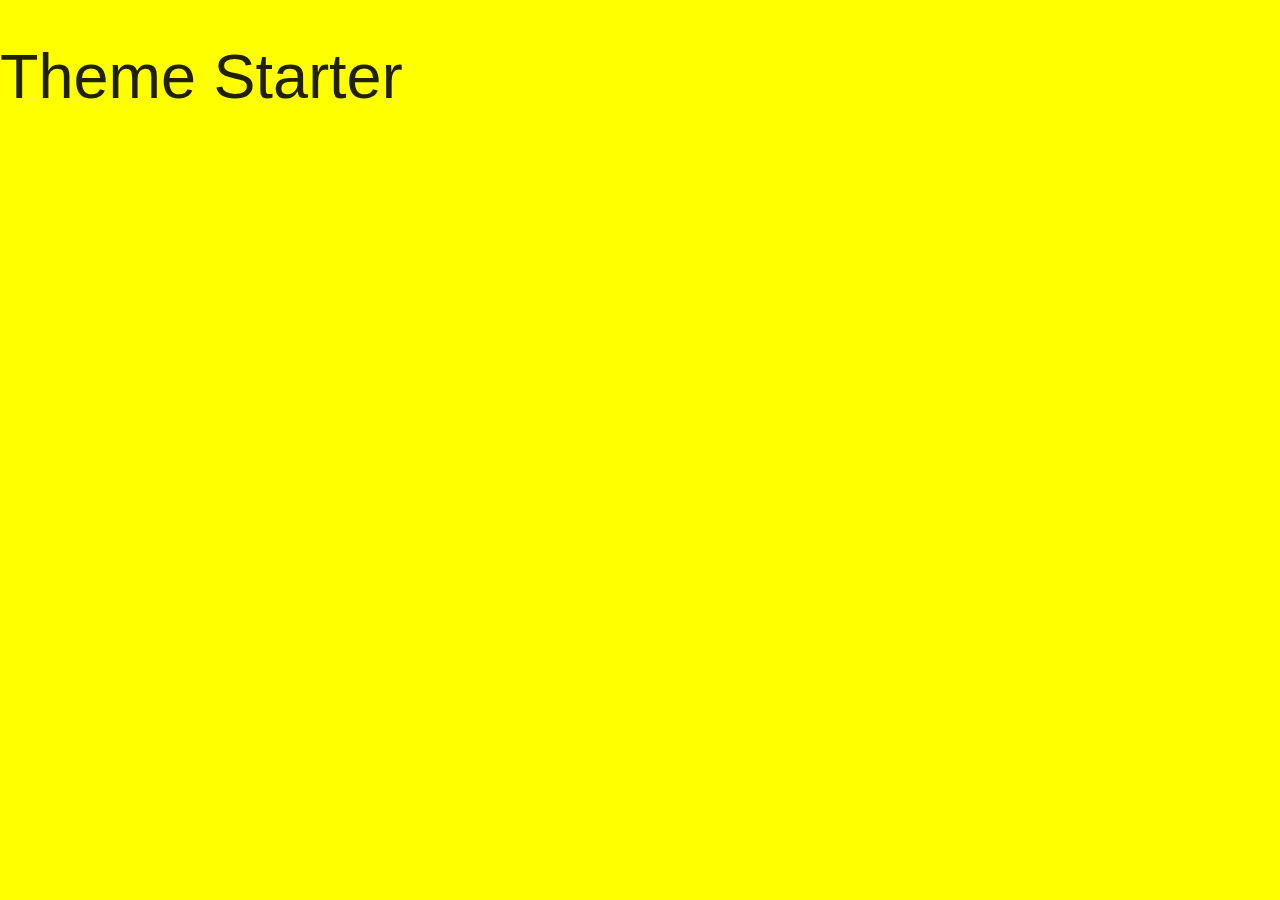
==== index.html @ ed2fee75 "first commit" ====
<!DOCTYPE html>
<html>

<head>
  <!--Import Google Icon Font-->
  <link href="https://fonts.googleapis.com/icon?family=Material+Icons" rel="stylesheet">
  <!--Import materialize.css-->
  <link type="text/css" rel="stylesheet" href="css/materialize.min.css" media="screen,projection" />
  <link type="text/css" rel="stylesheet" href="css/main.css" />

  <!--Let browser know website is optimized for mobile-->
  <meta name="viewport" content="width=device-width, initial-scale=1.0" />
  <title>Custom Materialize Theme</title>
</head>

<body>
  <h1>Theme Starter</h1>

  <!--Import jQuery before materialize.js-->
  <script type="text/javascript" src="https://code.jquery.com/jquery-3.2.1.min.js"></script>
  <script type="text/javascript" src="js/materialize.min.js"></script>
  <script>
    $(document).ready(function () {
      // Custom JS & jQuery here
      
    });
  </script>
</body>

</html>
---- css/main.css ----
body {
  background: yellow; }
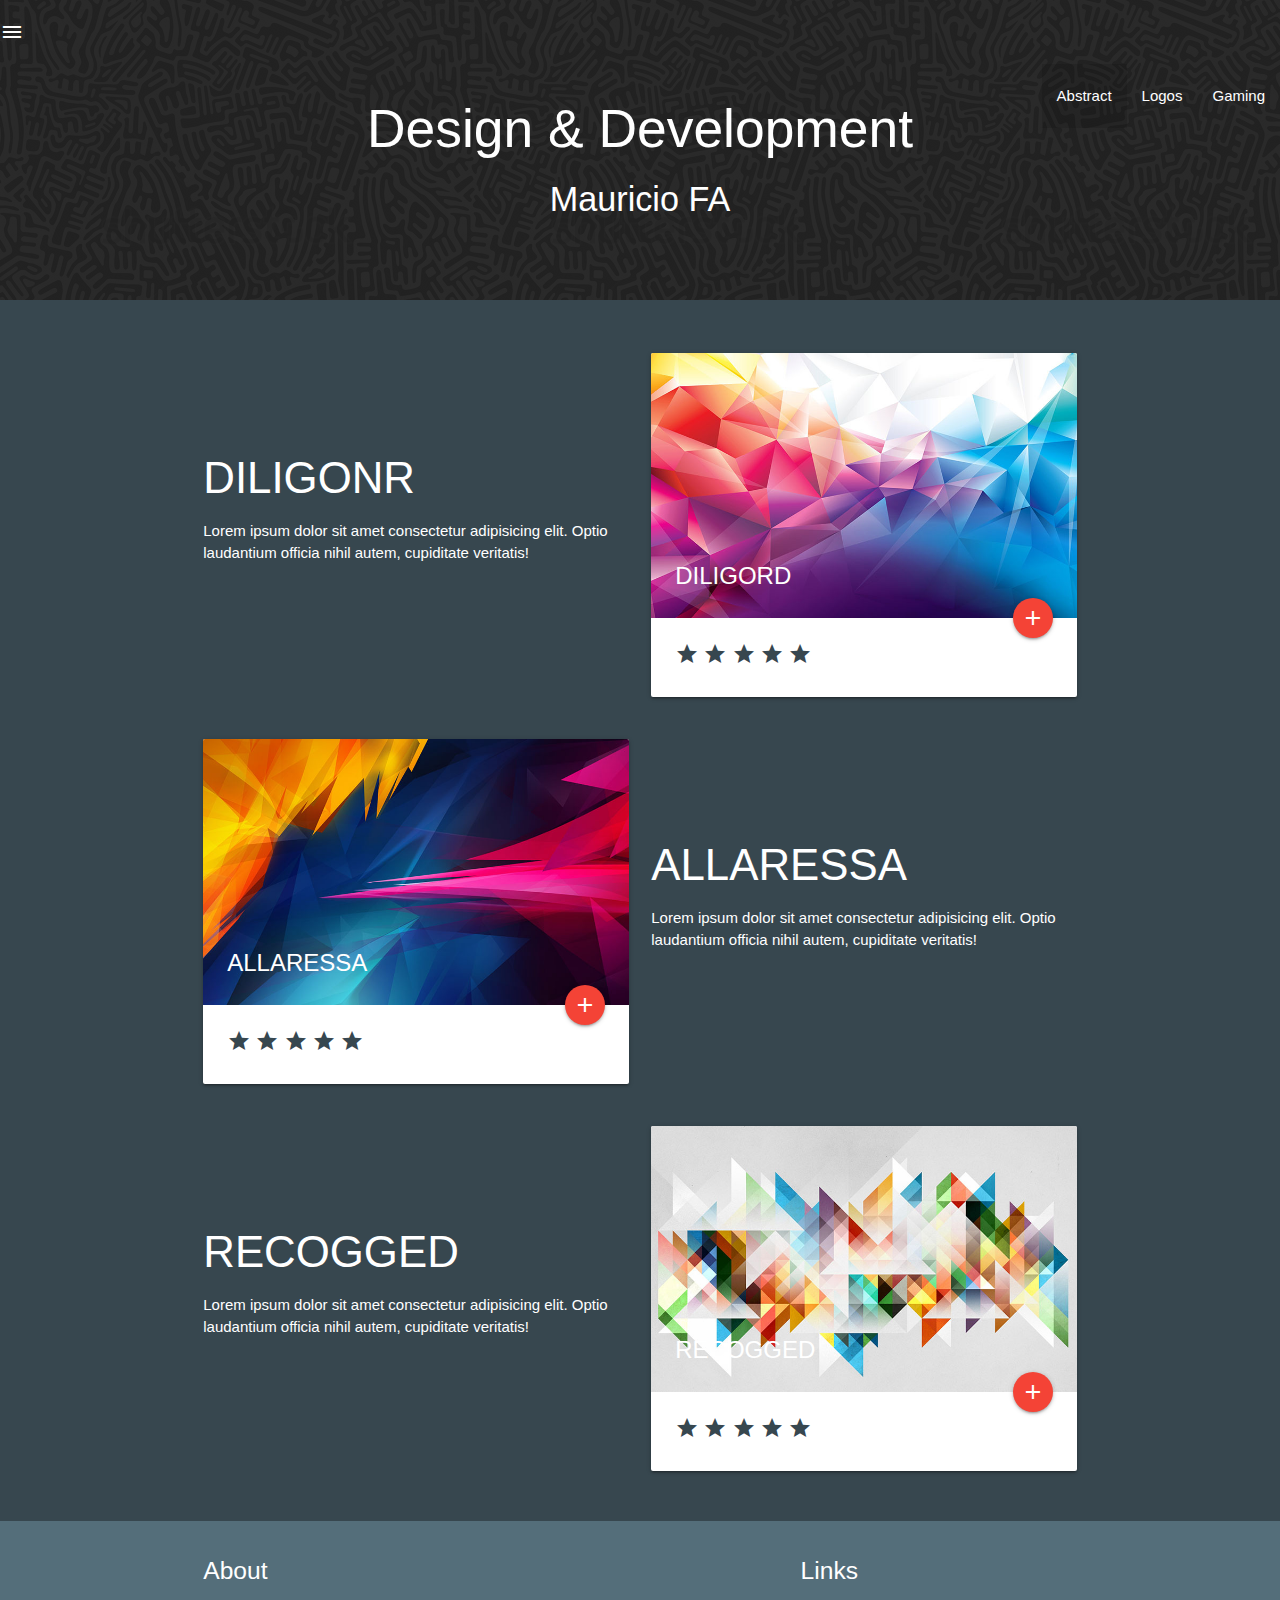
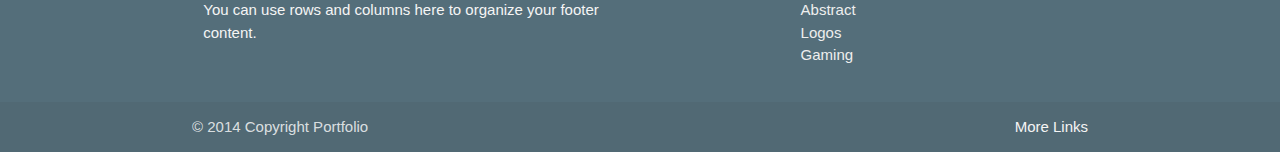
==== commit 1add6bb4: "added scss and gallery of abstract pictures" ====
--- a/index.html
+++ b/index.html
@@ -1,30 +1,217 @@
 <!DOCTYPE html>
 <html>
-
-<head>
-  <!--Import Google Icon Font-->
-  <link href="https://fonts.googleapis.com/icon?family=Material+Icons" rel="stylesheet">
-  <!--Import materialize.css-->
-  <link type="text/css" rel="stylesheet" href="css/materialize.min.css" media="screen,projection" />
-  <link type="text/css" rel="stylesheet" href="css/main.css" />
-
-  <!--Let browser know website is optimized for mobile-->
-  <meta name="viewport" content="width=device-width, initial-scale=1.0" />
-  <title>Custom Materialize Theme</title>
-</head>
-
-<body>
-  <h1>Theme Starter</h1>
-
-  <!--Import jQuery before materialize.js-->
-  <script type="text/javascript" src="https://code.jquery.com/jquery-3.2.1.min.js"></script>
-  <script type="text/javascript" src="js/materialize.min.js"></script>
-  <script>
-    $(document).ready(function () {
-      // Custom JS & jQuery here
-      
-    });
-  </script>
-</body>
-
-</html>+  <head>
+    <!--Import Google Icon Font-->
+    <link
+      href="https://fonts.googleapis.com/icon?family=Material+Icons"
+      rel="stylesheet"
+    />
+    <!--Import materialize.css-->
+    <link
+      type="text/css"
+      rel="stylesheet"
+      href="css/materialize.min.css"
+      media="screen,projection"
+    />
+    <link type="text/css" rel="stylesheet" href="css/main.css" />
+
+    <!--Let browser know website is optimized for mobile-->
+    <meta name="viewport" content="width=device-width, initial-scale=1.0" />
+    <title>Galappear</title>
+  </head>
+
+  <body>
+    <!-- HEADER -->
+    <header class="main-header">
+      <nav class="transparent z-depth-0">
+        <div class="nav-wrapper">
+          <a
+            href="#"
+            data-activates="mobile-nav"
+            class="button-collapse show-on-large"
+          >
+            <i class="material-icons">menu</i>
+          </a>
+          <!-- <a href="index.html" class="brand-logo">Portfolio</a> -->
+          <ul class="right hide-on-med-and-down">
+            <li class="active">
+              <a href="index.html">Abstract</a>
+            </li>
+            <li>
+              <a href="logos.html">Logos</a>
+            </li>
+            <li>
+              <a href="gaming.html">Gaming</a>
+            </li>
+          </ul>
+        </div>
+        <ul class="side-nav" id="mobile-nav">
+          <li>
+            <a href="index.html">Abstract</a>
+          </li>
+          <li>
+            <a href="logos.html">Logos</a>
+          </li>
+          <li>
+            <a href="gaming.html">Gaming</a>
+          </li>
+        </ul>
+      </nav>
+      <h2 href="index.html" class="center">Design & Development</h2>
+      <h4 class="center">Mauricio FA</h4>
+    </header>
+
+    <!-- SECTION: MAIN -->
+
+    <section class="section section-main">
+      <div class="container">
+        <!-- ROW 1 -->
+        <div class="row row-1">
+          <div class="col m6 hide-on-small-only">
+            <div class="img-content">
+              <h3>DILIGONR</h3>
+              Lorem ipsum dolor sit amet consectetur adipisicing elit. Optio
+              laudantium officia nihil autem, cupiditate veritatis!
+            </div>
+          </div>
+          <div class="col m6">
+            <div class="card">
+              <div class="card-image">
+                <img src="img/gallery/abstract1.jpg" alt="" class="" />
+                <span class="card-title">DILIGORD</span>
+                <a
+                  href=""
+                  class="btn-floating halfway-fab waves-effect waves-light red modal-trigger"
+                >
+                  <i class="material-icons">add</i>
+                </a>
+              </div>
+              <div class="card-content">
+                <p>
+                  <i class="material-icons">star</i>
+                  <i class="material-icons">star</i>
+                  <i class="material-icons">star</i>
+                  <i class="material-icons">star</i>
+                  <i class="material-icons">star</i>
+                </p>
+              </div>
+            </div>
+          </div>
+        </div>
+        <!-- ROW 2 -->
+        <div class="row row-2">
+          <div class="col m6">
+            <div class="card">
+              <div class="card-image">
+                <img src="img/gallery/abstract2.jpg" alt="" class="" />
+                <span class="card-title">ALLARESSA</span>
+                <a
+                  href=""
+                  class="btn-floating halfway-fab waves-effect waves-light red modal-trigger"
+                >
+                  <i class="material-icons">add</i>
+                </a>
+              </div>
+              <div class="card-content">
+                <p>
+                  <i class="material-icons">star</i>
+                  <i class="material-icons">star</i>
+                  <i class="material-icons">star</i>
+                  <i class="material-icons">star</i>
+                  <i class="material-icons">star</i>
+                </p>
+              </div>
+            </div>
+          </div>
+          <div class="col m6 hide-on-small-only">
+            <div class="img-content">
+              <h3>ALLARESSA</h3>
+              Lorem ipsum dolor sit amet consectetur adipisicing elit. Optio
+              laudantium officia nihil autem, cupiditate veritatis!
+            </div>
+          </div>
+        </div>
+        <!-- ROW 3 -->
+        <div class="row row-1">
+          <div class="col m6 hide-on-small-only">
+            <div class="img-content">
+              <h3>RECOGGED</h3>
+              Lorem ipsum dolor sit amet consectetur adipisicing elit. Optio
+              laudantium officia nihil autem, cupiditate veritatis!
+            </div>
+          </div>
+          <div class="col m6">
+            <div class="card">
+              <div class="card-image">
+                <img src="img/gallery/abstract3.jpg" alt="" class="" />
+                <span class="card-title">RECOGGED</span>
+                <a
+                  href=""
+                  class="btn-floating halfway-fab waves-effect waves-light red modal-trigger"
+                >
+                  <i class="material-icons">add</i>
+                </a>
+              </div>
+              <div class="card-content">
+                <p>
+                  <i class="material-icons">star</i>
+                  <i class="material-icons">star</i>
+                  <i class="material-icons">star</i>
+                  <i class="material-icons">star</i>
+                  <i class="material-icons">star</i>
+                </p>
+              </div>
+            </div>
+          </div>
+        </div>
+      </div>
+    </section>
+
+    <!-- SECTION: FOOTER -->
+
+    <footer class="page-footer">
+      <div class="container">
+        <div class="row">
+          <div class="col l6 s12">
+            <h5 class="white-text">About</h5>
+            <p class="grey-text text-lighten-4">
+              You can use rows and columns here to organize your footer content.
+            </p>
+          </div>
+          <div class="col l4 offset-l2 s12">
+            <h5 class="white-text">Links</h5>
+            <ul>
+              <li>
+                <a class="grey-text text-lighten-3" href="#!">Abstract</a>
+              </li>
+              <li><a class="grey-text text-lighten-3" href="#!">Logos</a></li>
+              <li><a class="grey-text text-lighten-3" href="#!">Gaming</a></li>
+            </ul>
+          </div>
+        </div>
+      </div>
+      <div class="footer-copyright">
+        <div class="container">
+          © 2014 Copyright Portfolio
+          <a class="grey-text text-lighten-4 right" href="#!">More Links</a>
+        </div>
+      </div>
+    </footer>
+
+    <!-- MODAL 1 -->
+
+    <!--Import jQuery before materialize.js-->
+    <script
+      type="text/javascript"
+      src="https://code.jquery.com/jquery-3.2.1.min.js"
+    ></script>
+    <script type="text/javascript" src="js/materialize.min.js"></script>
+    <script>
+      $(document).ready(function() {
+        // Init Sidenav
+        $(".button-collapse").sideNav();
+        $(".modal").modal();
+      });
+    </script>
+  </body>
+</html>
--- a/css/main.css
+++ b/css/main.css
@@ -1,2 +1,6472 @@
+.materialize-red {
+  background-color: #e51c23 !important; }
+
+.materialize-red-text {
+  color: #e51c23 !important; }
+
+.materialize-red.lighten-5 {
+  background-color: #fdeaeb !important; }
+
+.materialize-red-text.text-lighten-5 {
+  color: #fdeaeb !important; }
+
+.materialize-red.lighten-4 {
+  background-color: #f8c1c3 !important; }
+
+.materialize-red-text.text-lighten-4 {
+  color: #f8c1c3 !important; }
+
+.materialize-red.lighten-3 {
+  background-color: #f3989b !important; }
+
+.materialize-red-text.text-lighten-3 {
+  color: #f3989b !important; }
+
+.materialize-red.lighten-2 {
+  background-color: #ee6e73 !important; }
+
+.materialize-red-text.text-lighten-2 {
+  color: #ee6e73 !important; }
+
+.materialize-red.lighten-1 {
+  background-color: #ea454b !important; }
+
+.materialize-red-text.text-lighten-1 {
+  color: #ea454b !important; }
+
+.materialize-red.darken-1 {
+  background-color: #d0181e !important; }
+
+.materialize-red-text.text-darken-1 {
+  color: #d0181e !important; }
+
+.materialize-red.darken-2 {
+  background-color: #b9151b !important; }
+
+.materialize-red-text.text-darken-2 {
+  color: #b9151b !important; }
+
+.materialize-red.darken-3 {
+  background-color: #a21318 !important; }
+
+.materialize-red-text.text-darken-3 {
+  color: #a21318 !important; }
+
+.materialize-red.darken-4 {
+  background-color: #8b1014 !important; }
+
+.materialize-red-text.text-darken-4 {
+  color: #8b1014 !important; }
+
+.red {
+  background-color: #F44336 !important; }
+
+.red-text {
+  color: #F44336 !important; }
+
+.red.lighten-5 {
+  background-color: #FFEBEE !important; }
+
+.red-text.text-lighten-5 {
+  color: #FFEBEE !important; }
+
+.red.lighten-4 {
+  background-color: #FFCDD2 !important; }
+
+.red-text.text-lighten-4 {
+  color: #FFCDD2 !important; }
+
+.red.lighten-3 {
+  background-color: #EF9A9A !important; }
+
+.red-text.text-lighten-3 {
+  color: #EF9A9A !important; }
+
+.red.lighten-2 {
+  background-color: #E57373 !important; }
+
+.red-text.text-lighten-2 {
+  color: #E57373 !important; }
+
+.red.lighten-1 {
+  background-color: #EF5350 !important; }
+
+.red-text.text-lighten-1 {
+  color: #EF5350 !important; }
+
+.red.darken-1 {
+  background-color: #E53935 !important; }
+
+.red-text.text-darken-1 {
+  color: #E53935 !important; }
+
+.red.darken-2 {
+  background-color: #D32F2F !important; }
+
+.red-text.text-darken-2 {
+  color: #D32F2F !important; }
+
+.red.darken-3 {
+  background-color: #C62828 !important; }
+
+.red-text.text-darken-3 {
+  color: #C62828 !important; }
+
+.red.darken-4 {
+  background-color: #B71C1C !important; }
+
+.red-text.text-darken-4 {
+  color: #B71C1C !important; }
+
+.red.accent-1 {
+  background-color: #FF8A80 !important; }
+
+.red-text.text-accent-1 {
+  color: #FF8A80 !important; }
+
+.red.accent-2 {
+  background-color: #FF5252 !important; }
+
+.red-text.text-accent-2 {
+  color: #FF5252 !important; }
+
+.red.accent-3 {
+  background-color: #FF1744 !important; }
+
+.red-text.text-accent-3 {
+  color: #FF1744 !important; }
+
+.red.accent-4 {
+  background-color: #D50000 !important; }
+
+.red-text.text-accent-4 {
+  color: #D50000 !important; }
+
+.pink {
+  background-color: #e91e63 !important; }
+
+.pink-text {
+  color: #e91e63 !important; }
+
+.pink.lighten-5 {
+  background-color: #fce4ec !important; }
+
+.pink-text.text-lighten-5 {
+  color: #fce4ec !important; }
+
+.pink.lighten-4 {
+  background-color: #f8bbd0 !important; }
+
+.pink-text.text-lighten-4 {
+  color: #f8bbd0 !important; }
+
+.pink.lighten-3 {
+  background-color: #f48fb1 !important; }
+
+.pink-text.text-lighten-3 {
+  color: #f48fb1 !important; }
+
+.pink.lighten-2 {
+  background-color: #f06292 !important; }
+
+.pink-text.text-lighten-2 {
+  color: #f06292 !important; }
+
+.pink.lighten-1 {
+  background-color: #ec407a !important; }
+
+.pink-text.text-lighten-1 {
+  color: #ec407a !important; }
+
+.pink.darken-1 {
+  background-color: #d81b60 !important; }
+
+.pink-text.text-darken-1 {
+  color: #d81b60 !important; }
+
+.pink.darken-2 {
+  background-color: #c2185b !important; }
+
+.pink-text.text-darken-2 {
+  color: #c2185b !important; }
+
+.pink.darken-3 {
+  background-color: #ad1457 !important; }
+
+.pink-text.text-darken-3 {
+  color: #ad1457 !important; }
+
+.pink.darken-4 {
+  background-color: #880e4f !important; }
+
+.pink-text.text-darken-4 {
+  color: #880e4f !important; }
+
+.pink.accent-1 {
+  background-color: #ff80ab !important; }
+
+.pink-text.text-accent-1 {
+  color: #ff80ab !important; }
+
+.pink.accent-2 {
+  background-color: #ff4081 !important; }
+
+.pink-text.text-accent-2 {
+  color: #ff4081 !important; }
+
+.pink.accent-3 {
+  background-color: #f50057 !important; }
+
+.pink-text.text-accent-3 {
+  color: #f50057 !important; }
+
+.pink.accent-4 {
+  background-color: #c51162 !important; }
+
+.pink-text.text-accent-4 {
+  color: #c51162 !important; }
+
+.purple {
+  background-color: #9c27b0 !important; }
+
+.purple-text {
+  color: #9c27b0 !important; }
+
+.purple.lighten-5 {
+  background-color: #f3e5f5 !important; }
+
+.purple-text.text-lighten-5 {
+  color: #f3e5f5 !important; }
+
+.purple.lighten-4 {
+  background-color: #e1bee7 !important; }
+
+.purple-text.text-lighten-4 {
+  color: #e1bee7 !important; }
+
+.purple.lighten-3 {
+  background-color: #ce93d8 !important; }
+
+.purple-text.text-lighten-3 {
+  color: #ce93d8 !important; }
+
+.purple.lighten-2 {
+  background-color: #ba68c8 !important; }
+
+.purple-text.text-lighten-2 {
+  color: #ba68c8 !important; }
+
+.purple.lighten-1 {
+  background-color: #ab47bc !important; }
+
+.purple-text.text-lighten-1 {
+  color: #ab47bc !important; }
+
+.purple.darken-1 {
+  background-color: #8e24aa !important; }
+
+.purple-text.text-darken-1 {
+  color: #8e24aa !important; }
+
+.purple.darken-2 {
+  background-color: #7b1fa2 !important; }
+
+.purple-text.text-darken-2 {
+  color: #7b1fa2 !important; }
+
+.purple.darken-3 {
+  background-color: #6a1b9a !important; }
+
+.purple-text.text-darken-3 {
+  color: #6a1b9a !important; }
+
+.purple.darken-4 {
+  background-color: #4a148c !important; }
+
+.purple-text.text-darken-4 {
+  color: #4a148c !important; }
+
+.purple.accent-1 {
+  background-color: #ea80fc !important; }
+
+.purple-text.text-accent-1 {
+  color: #ea80fc !important; }
+
+.purple.accent-2 {
+  background-color: #e040fb !important; }
+
+.purple-text.text-accent-2 {
+  color: #e040fb !important; }
+
+.purple.accent-3 {
+  background-color: #d500f9 !important; }
+
+.purple-text.text-accent-3 {
+  color: #d500f9 !important; }
+
+.purple.accent-4 {
+  background-color: #aa00ff !important; }
+
+.purple-text.text-accent-4 {
+  color: #aa00ff !important; }
+
+.deep-purple {
+  background-color: #673ab7 !important; }
+
+.deep-purple-text {
+  color: #673ab7 !important; }
+
+.deep-purple.lighten-5 {
+  background-color: #ede7f6 !important; }
+
+.deep-purple-text.text-lighten-5 {
+  color: #ede7f6 !important; }
+
+.deep-purple.lighten-4 {
+  background-color: #d1c4e9 !important; }
+
+.deep-purple-text.text-lighten-4 {
+  color: #d1c4e9 !important; }
+
+.deep-purple.lighten-3 {
+  background-color: #b39ddb !important; }
+
+.deep-purple-text.text-lighten-3 {
+  color: #b39ddb !important; }
+
+.deep-purple.lighten-2 {
+  background-color: #9575cd !important; }
+
+.deep-purple-text.text-lighten-2 {
+  color: #9575cd !important; }
+
+.deep-purple.lighten-1 {
+  background-color: #7e57c2 !important; }
+
+.deep-purple-text.text-lighten-1 {
+  color: #7e57c2 !important; }
+
+.deep-purple.darken-1 {
+  background-color: #5e35b1 !important; }
+
+.deep-purple-text.text-darken-1 {
+  color: #5e35b1 !important; }
+
+.deep-purple.darken-2 {
+  background-color: #512da8 !important; }
+
+.deep-purple-text.text-darken-2 {
+  color: #512da8 !important; }
+
+.deep-purple.darken-3 {
+  background-color: #4527a0 !important; }
+
+.deep-purple-text.text-darken-3 {
+  color: #4527a0 !important; }
+
+.deep-purple.darken-4 {
+  background-color: #311b92 !important; }
+
+.deep-purple-text.text-darken-4 {
+  color: #311b92 !important; }
+
+.deep-purple.accent-1 {
+  background-color: #b388ff !important; }
+
+.deep-purple-text.text-accent-1 {
+  color: #b388ff !important; }
+
+.deep-purple.accent-2 {
+  background-color: #7c4dff !important; }
+
+.deep-purple-text.text-accent-2 {
+  color: #7c4dff !important; }
+
+.deep-purple.accent-3 {
+  background-color: #651fff !important; }
+
+.deep-purple-text.text-accent-3 {
+  color: #651fff !important; }
+
+.deep-purple.accent-4 {
+  background-color: #6200ea !important; }
+
+.deep-purple-text.text-accent-4 {
+  color: #6200ea !important; }
+
+.indigo {
+  background-color: #3f51b5 !important; }
+
+.indigo-text {
+  color: #3f51b5 !important; }
+
+.indigo.lighten-5 {
+  background-color: #e8eaf6 !important; }
+
+.indigo-text.text-lighten-5 {
+  color: #e8eaf6 !important; }
+
+.indigo.lighten-4 {
+  background-color: #c5cae9 !important; }
+
+.indigo-text.text-lighten-4 {
+  color: #c5cae9 !important; }
+
+.indigo.lighten-3 {
+  background-color: #9fa8da !important; }
+
+.indigo-text.text-lighten-3 {
+  color: #9fa8da !important; }
+
+.indigo.lighten-2 {
+  background-color: #7986cb !important; }
+
+.indigo-text.text-lighten-2 {
+  color: #7986cb !important; }
+
+.indigo.lighten-1 {
+  background-color: #5c6bc0 !important; }
+
+.indigo-text.text-lighten-1 {
+  color: #5c6bc0 !important; }
+
+.indigo.darken-1 {
+  background-color: #3949ab !important; }
+
+.indigo-text.text-darken-1 {
+  color: #3949ab !important; }
+
+.indigo.darken-2 {
+  background-color: #303f9f !important; }
+
+.indigo-text.text-darken-2 {
+  color: #303f9f !important; }
+
+.indigo.darken-3 {
+  background-color: #283593 !important; }
+
+.indigo-text.text-darken-3 {
+  color: #283593 !important; }
+
+.indigo.darken-4 {
+  background-color: #1a237e !important; }
+
+.indigo-text.text-darken-4 {
+  color: #1a237e !important; }
+
+.indigo.accent-1 {
+  background-color: #8c9eff !important; }
+
+.indigo-text.text-accent-1 {
+  color: #8c9eff !important; }
+
+.indigo.accent-2 {
+  background-color: #536dfe !important; }
+
+.indigo-text.text-accent-2 {
+  color: #536dfe !important; }
+
+.indigo.accent-3 {
+  background-color: #3d5afe !important; }
+
+.indigo-text.text-accent-3 {
+  color: #3d5afe !important; }
+
+.indigo.accent-4 {
+  background-color: #304ffe !important; }
+
+.indigo-text.text-accent-4 {
+  color: #304ffe !important; }
+
+.blue {
+  background-color: #2196F3 !important; }
+
+.blue-text {
+  color: #2196F3 !important; }
+
+.blue.lighten-5 {
+  background-color: #E3F2FD !important; }
+
+.blue-text.text-lighten-5 {
+  color: #E3F2FD !important; }
+
+.blue.lighten-4 {
+  background-color: #BBDEFB !important; }
+
+.blue-text.text-lighten-4 {
+  color: #BBDEFB !important; }
+
+.blue.lighten-3 {
+  background-color: #90CAF9 !important; }
+
+.blue-text.text-lighten-3 {
+  color: #90CAF9 !important; }
+
+.blue.lighten-2 {
+  background-color: #64B5F6 !important; }
+
+.blue-text.text-lighten-2 {
+  color: #64B5F6 !important; }
+
+.blue.lighten-1 {
+  background-color: #42A5F5 !important; }
+
+.blue-text.text-lighten-1 {
+  color: #42A5F5 !important; }
+
+.blue.darken-1 {
+  background-color: #1E88E5 !important; }
+
+.blue-text.text-darken-1 {
+  color: #1E88E5 !important; }
+
+.blue.darken-2 {
+  background-color: #1976D2 !important; }
+
+.blue-text.text-darken-2 {
+  color: #1976D2 !important; }
+
+.blue.darken-3 {
+  background-color: #1565C0 !important; }
+
+.blue-text.text-darken-3 {
+  color: #1565C0 !important; }
+
+.blue.darken-4 {
+  background-color: #0D47A1 !important; }
+
+.blue-text.text-darken-4 {
+  color: #0D47A1 !important; }
+
+.blue.accent-1 {
+  background-color: #82B1FF !important; }
+
+.blue-text.text-accent-1 {
+  color: #82B1FF !important; }
+
+.blue.accent-2 {
+  background-color: #448AFF !important; }
+
+.blue-text.text-accent-2 {
+  color: #448AFF !important; }
+
+.blue.accent-3 {
+  background-color: #2979FF !important; }
+
+.blue-text.text-accent-3 {
+  color: #2979FF !important; }
+
+.blue.accent-4 {
+  background-color: #2962FF !important; }
+
+.blue-text.text-accent-4 {
+  color: #2962FF !important; }
+
+.light-blue {
+  background-color: #03a9f4 !important; }
+
+.light-blue-text {
+  color: #03a9f4 !important; }
+
+.light-blue.lighten-5 {
+  background-color: #e1f5fe !important; }
+
+.light-blue-text.text-lighten-5 {
+  color: #e1f5fe !important; }
+
+.light-blue.lighten-4 {
+  background-color: #b3e5fc !important; }
+
+.light-blue-text.text-lighten-4 {
+  color: #b3e5fc !important; }
+
+.light-blue.lighten-3 {
+  background-color: #81d4fa !important; }
+
+.light-blue-text.text-lighten-3 {
+  color: #81d4fa !important; }
+
+.light-blue.lighten-2 {
+  background-color: #4fc3f7 !important; }
+
+.light-blue-text.text-lighten-2 {
+  color: #4fc3f7 !important; }
+
+.light-blue.lighten-1 {
+  background-color: #29b6f6 !important; }
+
+.light-blue-text.text-lighten-1 {
+  color: #29b6f6 !important; }
+
+.light-blue.darken-1 {
+  background-color: #039be5 !important; }
+
+.light-blue-text.text-darken-1 {
+  color: #039be5 !important; }
+
+.light-blue.darken-2 {
+  background-color: #0288d1 !important; }
+
+.light-blue-text.text-darken-2 {
+  color: #0288d1 !important; }
+
+.light-blue.darken-3 {
+  background-color: #0277bd !important; }
+
+.light-blue-text.text-darken-3 {
+  color: #0277bd !important; }
+
+.light-blue.darken-4 {
+  background-color: #01579b !important; }
+
+.light-blue-text.text-darken-4 {
+  color: #01579b !important; }
+
+.light-blue.accent-1 {
+  background-color: #80d8ff !important; }
+
+.light-blue-text.text-accent-1 {
+  color: #80d8ff !important; }
+
+.light-blue.accent-2 {
+  background-color: #40c4ff !important; }
+
+.light-blue-text.text-accent-2 {
+  color: #40c4ff !important; }
+
+.light-blue.accent-3 {
+  background-color: #00b0ff !important; }
+
+.light-blue-text.text-accent-3 {
+  color: #00b0ff !important; }
+
+.light-blue.accent-4 {
+  background-color: #0091ea !important; }
+
+.light-blue-text.text-accent-4 {
+  color: #0091ea !important; }
+
+.cyan {
+  background-color: #00bcd4 !important; }
+
+.cyan-text {
+  color: #00bcd4 !important; }
+
+.cyan.lighten-5 {
+  background-color: #e0f7fa !important; }
+
+.cyan-text.text-lighten-5 {
+  color: #e0f7fa !important; }
+
+.cyan.lighten-4 {
+  background-color: #b2ebf2 !important; }
+
+.cyan-text.text-lighten-4 {
+  color: #b2ebf2 !important; }
+
+.cyan.lighten-3 {
+  background-color: #80deea !important; }
+
+.cyan-text.text-lighten-3 {
+  color: #80deea !important; }
+
+.cyan.lighten-2 {
+  background-color: #4dd0e1 !important; }
+
+.cyan-text.text-lighten-2 {
+  color: #4dd0e1 !important; }
+
+.cyan.lighten-1 {
+  background-color: #26c6da !important; }
+
+.cyan-text.text-lighten-1 {
+  color: #26c6da !important; }
+
+.cyan.darken-1 {
+  background-color: #00acc1 !important; }
+
+.cyan-text.text-darken-1 {
+  color: #00acc1 !important; }
+
+.cyan.darken-2 {
+  background-color: #0097a7 !important; }
+
+.cyan-text.text-darken-2 {
+  color: #0097a7 !important; }
+
+.cyan.darken-3 {
+  background-color: #00838f !important; }
+
+.cyan-text.text-darken-3 {
+  color: #00838f !important; }
+
+.cyan.darken-4 {
+  background-color: #006064 !important; }
+
+.cyan-text.text-darken-4 {
+  color: #006064 !important; }
+
+.cyan.accent-1 {
+  background-color: #84ffff !important; }
+
+.cyan-text.text-accent-1 {
+  color: #84ffff !important; }
+
+.cyan.accent-2 {
+  background-color: #18ffff !important; }
+
+.cyan-text.text-accent-2 {
+  color: #18ffff !important; }
+
+.cyan.accent-3 {
+  background-color: #00e5ff !important; }
+
+.cyan-text.text-accent-3 {
+  color: #00e5ff !important; }
+
+.cyan.accent-4 {
+  background-color: #00b8d4 !important; }
+
+.cyan-text.text-accent-4 {
+  color: #00b8d4 !important; }
+
+.teal {
+  background-color: #009688 !important; }
+
+.teal-text {
+  color: #009688 !important; }
+
+.teal.lighten-5 {
+  background-color: #e0f2f1 !important; }
+
+.teal-text.text-lighten-5 {
+  color: #e0f2f1 !important; }
+
+.teal.lighten-4 {
+  background-color: #b2dfdb !important; }
+
+.teal-text.text-lighten-4 {
+  color: #b2dfdb !important; }
+
+.teal.lighten-3 {
+  background-color: #80cbc4 !important; }
+
+.teal-text.text-lighten-3 {
+  color: #80cbc4 !important; }
+
+.teal.lighten-2 {
+  background-color: #4db6ac !important; }
+
+.teal-text.text-lighten-2 {
+  color: #4db6ac !important; }
+
+.teal.lighten-1 {
+  background-color: #26a69a !important; }
+
+.teal-text.text-lighten-1 {
+  color: #26a69a !important; }
+
+.teal.darken-1 {
+  background-color: #00897b !important; }
+
+.teal-text.text-darken-1 {
+  color: #00897b !important; }
+
+.teal.darken-2 {
+  background-color: #00796b !important; }
+
+.teal-text.text-darken-2 {
+  color: #00796b !important; }
+
+.teal.darken-3 {
+  background-color: #00695c !important; }
+
+.teal-text.text-darken-3 {
+  color: #00695c !important; }
+
+.teal.darken-4 {
+  background-color: #004d40 !important; }
+
+.teal-text.text-darken-4 {
+  color: #004d40 !important; }
+
+.teal.accent-1 {
+  background-color: #a7ffeb !important; }
+
+.teal-text.text-accent-1 {
+  color: #a7ffeb !important; }
+
+.teal.accent-2 {
+  background-color: #64ffda !important; }
+
+.teal-text.text-accent-2 {
+  color: #64ffda !important; }
+
+.teal.accent-3 {
+  background-color: #1de9b6 !important; }
+
+.teal-text.text-accent-3 {
+  color: #1de9b6 !important; }
+
+.teal.accent-4 {
+  background-color: #00bfa5 !important; }
+
+.teal-text.text-accent-4 {
+  color: #00bfa5 !important; }
+
+.green {
+  background-color: #4CAF50 !important; }
+
+.green-text {
+  color: #4CAF50 !important; }
+
+.green.lighten-5 {
+  background-color: #E8F5E9 !important; }
+
+.green-text.text-lighten-5 {
+  color: #E8F5E9 !important; }
+
+.green.lighten-4 {
+  background-color: #C8E6C9 !important; }
+
+.green-text.text-lighten-4 {
+  color: #C8E6C9 !important; }
+
+.green.lighten-3 {
+  background-color: #A5D6A7 !important; }
+
+.green-text.text-lighten-3 {
+  color: #A5D6A7 !important; }
+
+.green.lighten-2 {
+  background-color: #81C784 !important; }
+
+.green-text.text-lighten-2 {
+  color: #81C784 !important; }
+
+.green.lighten-1 {
+  background-color: #66BB6A !important; }
+
+.green-text.text-lighten-1 {
+  color: #66BB6A !important; }
+
+.green.darken-1 {
+  background-color: #43A047 !important; }
+
+.green-text.text-darken-1 {
+  color: #43A047 !important; }
+
+.green.darken-2 {
+  background-color: #388E3C !important; }
+
+.green-text.text-darken-2 {
+  color: #388E3C !important; }
+
+.green.darken-3 {
+  background-color: #2E7D32 !important; }
+
+.green-text.text-darken-3 {
+  color: #2E7D32 !important; }
+
+.green.darken-4 {
+  background-color: #1B5E20 !important; }
+
+.green-text.text-darken-4 {
+  color: #1B5E20 !important; }
+
+.green.accent-1 {
+  background-color: #B9F6CA !important; }
+
+.green-text.text-accent-1 {
+  color: #B9F6CA !important; }
+
+.green.accent-2 {
+  background-color: #69F0AE !important; }
+
+.green-text.text-accent-2 {
+  color: #69F0AE !important; }
+
+.green.accent-3 {
+  background-color: #00E676 !important; }
+
+.green-text.text-accent-3 {
+  color: #00E676 !important; }
+
+.green.accent-4 {
+  background-color: #00C853 !important; }
+
+.green-text.text-accent-4 {
+  color: #00C853 !important; }
+
+.light-green {
+  background-color: #8bc34a !important; }
+
+.light-green-text {
+  color: #8bc34a !important; }
+
+.light-green.lighten-5 {
+  background-color: #f1f8e9 !important; }
+
+.light-green-text.text-lighten-5 {
+  color: #f1f8e9 !important; }
+
+.light-green.lighten-4 {
+  background-color: #dcedc8 !important; }
+
+.light-green-text.text-lighten-4 {
+  color: #dcedc8 !important; }
+
+.light-green.lighten-3 {
+  background-color: #c5e1a5 !important; }
+
+.light-green-text.text-lighten-3 {
+  color: #c5e1a5 !important; }
+
+.light-green.lighten-2 {
+  background-color: #aed581 !important; }
+
+.light-green-text.text-lighten-2 {
+  color: #aed581 !important; }
+
+.light-green.lighten-1 {
+  background-color: #9ccc65 !important; }
+
+.light-green-text.text-lighten-1 {
+  color: #9ccc65 !important; }
+
+.light-green.darken-1 {
+  background-color: #7cb342 !important; }
+
+.light-green-text.text-darken-1 {
+  color: #7cb342 !important; }
+
+.light-green.darken-2 {
+  background-color: #689f38 !important; }
+
+.light-green-text.text-darken-2 {
+  color: #689f38 !important; }
+
+.light-green.darken-3 {
+  background-color: #558b2f !important; }
+
+.light-green-text.text-darken-3 {
+  color: #558b2f !important; }
+
+.light-green.darken-4 {
+  background-color: #33691e !important; }
+
+.light-green-text.text-darken-4 {
+  color: #33691e !important; }
+
+.light-green.accent-1 {
+  background-color: #ccff90 !important; }
+
+.light-green-text.text-accent-1 {
+  color: #ccff90 !important; }
+
+.light-green.accent-2 {
+  background-color: #b2ff59 !important; }
+
+.light-green-text.text-accent-2 {
+  color: #b2ff59 !important; }
+
+.light-green.accent-3 {
+  background-color: #76ff03 !important; }
+
+.light-green-text.text-accent-3 {
+  color: #76ff03 !important; }
+
+.light-green.accent-4 {
+  background-color: #64dd17 !important; }
+
+.light-green-text.text-accent-4 {
+  color: #64dd17 !important; }
+
+.lime {
+  background-color: #cddc39 !important; }
+
+.lime-text {
+  color: #cddc39 !important; }
+
+.lime.lighten-5 {
+  background-color: #f9fbe7 !important; }
+
+.lime-text.text-lighten-5 {
+  color: #f9fbe7 !important; }
+
+.lime.lighten-4 {
+  background-color: #f0f4c3 !important; }
+
+.lime-text.text-lighten-4 {
+  color: #f0f4c3 !important; }
+
+.lime.lighten-3 {
+  background-color: #e6ee9c !important; }
+
+.lime-text.text-lighten-3 {
+  color: #e6ee9c !important; }
+
+.lime.lighten-2 {
+  background-color: #dce775 !important; }
+
+.lime-text.text-lighten-2 {
+  color: #dce775 !important; }
+
+.lime.lighten-1 {
+  background-color: #d4e157 !important; }
+
+.lime-text.text-lighten-1 {
+  color: #d4e157 !important; }
+
+.lime.darken-1 {
+  background-color: #c0ca33 !important; }
+
+.lime-text.text-darken-1 {
+  color: #c0ca33 !important; }
+
+.lime.darken-2 {
+  background-color: #afb42b !important; }
+
+.lime-text.text-darken-2 {
+  color: #afb42b !important; }
+
+.lime.darken-3 {
+  background-color: #9e9d24 !important; }
+
+.lime-text.text-darken-3 {
+  color: #9e9d24 !important; }
+
+.lime.darken-4 {
+  background-color: #827717 !important; }
+
+.lime-text.text-darken-4 {
+  color: #827717 !important; }
+
+.lime.accent-1 {
+  background-color: #f4ff81 !important; }
+
+.lime-text.text-accent-1 {
+  color: #f4ff81 !important; }
+
+.lime.accent-2 {
+  background-color: #eeff41 !important; }
+
+.lime-text.text-accent-2 {
+  color: #eeff41 !important; }
+
+.lime.accent-3 {
+  background-color: #c6ff00 !important; }
+
+.lime-text.text-accent-3 {
+  color: #c6ff00 !important; }
+
+.lime.accent-4 {
+  background-color: #aeea00 !important; }
+
+.lime-text.text-accent-4 {
+  color: #aeea00 !important; }
+
+.yellow {
+  background-color: #ffeb3b !important; }
+
+.yellow-text {
+  color: #ffeb3b !important; }
+
+.yellow.lighten-5 {
+  background-color: #fffde7 !important; }
+
+.yellow-text.text-lighten-5 {
+  color: #fffde7 !important; }
+
+.yellow.lighten-4 {
+  background-color: #fff9c4 !important; }
+
+.yellow-text.text-lighten-4 {
+  color: #fff9c4 !important; }
+
+.yellow.lighten-3 {
+  background-color: #fff59d !important; }
+
+.yellow-text.text-lighten-3 {
+  color: #fff59d !important; }
+
+.yellow.lighten-2 {
+  background-color: #fff176 !important; }
+
+.yellow-text.text-lighten-2 {
+  color: #fff176 !important; }
+
+.yellow.lighten-1 {
+  background-color: #ffee58 !important; }
+
+.yellow-text.text-lighten-1 {
+  color: #ffee58 !important; }
+
+.yellow.darken-1 {
+  background-color: #fdd835 !important; }
+
+.yellow-text.text-darken-1 {
+  color: #fdd835 !important; }
+
+.yellow.darken-2 {
+  background-color: #fbc02d !important; }
+
+.yellow-text.text-darken-2 {
+  color: #fbc02d !important; }
+
+.yellow.darken-3 {
+  background-color: #f9a825 !important; }
+
+.yellow-text.text-darken-3 {
+  color: #f9a825 !important; }
+
+.yellow.darken-4 {
+  background-color: #f57f17 !important; }
+
+.yellow-text.text-darken-4 {
+  color: #f57f17 !important; }
+
+.yellow.accent-1 {
+  background-color: #ffff8d !important; }
+
+.yellow-text.text-accent-1 {
+  color: #ffff8d !important; }
+
+.yellow.accent-2 {
+  background-color: #ffff00 !important; }
+
+.yellow-text.text-accent-2 {
+  color: #ffff00 !important; }
+
+.yellow.accent-3 {
+  background-color: #ffea00 !important; }
+
+.yellow-text.text-accent-3 {
+  color: #ffea00 !important; }
+
+.yellow.accent-4 {
+  background-color: #ffd600 !important; }
+
+.yellow-text.text-accent-4 {
+  color: #ffd600 !important; }
+
+.amber {
+  background-color: #ffc107 !important; }
+
+.amber-text {
+  color: #ffc107 !important; }
+
+.amber.lighten-5 {
+  background-color: #fff8e1 !important; }
+
+.amber-text.text-lighten-5 {
+  color: #fff8e1 !important; }
+
+.amber.lighten-4 {
+  background-color: #ffecb3 !important; }
+
+.amber-text.text-lighten-4 {
+  color: #ffecb3 !important; }
+
+.amber.lighten-3 {
+  background-color: #ffe082 !important; }
+
+.amber-text.text-lighten-3 {
+  color: #ffe082 !important; }
+
+.amber.lighten-2 {
+  background-color: #ffd54f !important; }
+
+.amber-text.text-lighten-2 {
+  color: #ffd54f !important; }
+
+.amber.lighten-1 {
+  background-color: #ffca28 !important; }
+
+.amber-text.text-lighten-1 {
+  color: #ffca28 !important; }
+
+.amber.darken-1 {
+  background-color: #ffb300 !important; }
+
+.amber-text.text-darken-1 {
+  color: #ffb300 !important; }
+
+.amber.darken-2 {
+  background-color: #ffa000 !important; }
+
+.amber-text.text-darken-2 {
+  color: #ffa000 !important; }
+
+.amber.darken-3 {
+  background-color: #ff8f00 !important; }
+
+.amber-text.text-darken-3 {
+  color: #ff8f00 !important; }
+
+.amber.darken-4 {
+  background-color: #ff6f00 !important; }
+
+.amber-text.text-darken-4 {
+  color: #ff6f00 !important; }
+
+.amber.accent-1 {
+  background-color: #ffe57f !important; }
+
+.amber-text.text-accent-1 {
+  color: #ffe57f !important; }
+
+.amber.accent-2 {
+  background-color: #ffd740 !important; }
+
+.amber-text.text-accent-2 {
+  color: #ffd740 !important; }
+
+.amber.accent-3 {
+  background-color: #ffc400 !important; }
+
+.amber-text.text-accent-3 {
+  color: #ffc400 !important; }
+
+.amber.accent-4 {
+  background-color: #ffab00 !important; }
+
+.amber-text.text-accent-4 {
+  color: #ffab00 !important; }
+
+.orange {
+  background-color: #ff9800 !important; }
+
+.orange-text {
+  color: #ff9800 !important; }
+
+.orange.lighten-5 {
+  background-color: #fff3e0 !important; }
+
+.orange-text.text-lighten-5 {
+  color: #fff3e0 !important; }
+
+.orange.lighten-4 {
+  background-color: #ffe0b2 !important; }
+
+.orange-text.text-lighten-4 {
+  color: #ffe0b2 !important; }
+
+.orange.lighten-3 {
+  background-color: #ffcc80 !important; }
+
+.orange-text.text-lighten-3 {
+  color: #ffcc80 !important; }
+
+.orange.lighten-2 {
+  background-color: #ffb74d !important; }
+
+.orange-text.text-lighten-2 {
+  color: #ffb74d !important; }
+
+.orange.lighten-1 {
+  background-color: #ffa726 !important; }
+
+.orange-text.text-lighten-1 {
+  color: #ffa726 !important; }
+
+.orange.darken-1 {
+  background-color: #fb8c00 !important; }
+
+.orange-text.text-darken-1 {
+  color: #fb8c00 !important; }
+
+.orange.darken-2 {
+  background-color: #f57c00 !important; }
+
+.orange-text.text-darken-2 {
+  color: #f57c00 !important; }
+
+.orange.darken-3 {
+  background-color: #ef6c00 !important; }
+
+.orange-text.text-darken-3 {
+  color: #ef6c00 !important; }
+
+.orange.darken-4 {
+  background-color: #e65100 !important; }
+
+.orange-text.text-darken-4 {
+  color: #e65100 !important; }
+
+.orange.accent-1 {
+  background-color: #ffd180 !important; }
+
+.orange-text.text-accent-1 {
+  color: #ffd180 !important; }
+
+.orange.accent-2 {
+  background-color: #ffab40 !important; }
+
+.orange-text.text-accent-2 {
+  color: #ffab40 !important; }
+
+.orange.accent-3 {
+  background-color: #ff9100 !important; }
+
+.orange-text.text-accent-3 {
+  color: #ff9100 !important; }
+
+.orange.accent-4 {
+  background-color: #ff6d00 !important; }
+
+.orange-text.text-accent-4 {
+  color: #ff6d00 !important; }
+
+.deep-orange {
+  background-color: #ff5722 !important; }
+
+.deep-orange-text {
+  color: #ff5722 !important; }
+
+.deep-orange.lighten-5 {
+  background-color: #fbe9e7 !important; }
+
+.deep-orange-text.text-lighten-5 {
+  color: #fbe9e7 !important; }
+
+.deep-orange.lighten-4 {
+  background-color: #ffccbc !important; }
+
+.deep-orange-text.text-lighten-4 {
+  color: #ffccbc !important; }
+
+.deep-orange.lighten-3 {
+  background-color: #ffab91 !important; }
+
+.deep-orange-text.text-lighten-3 {
+  color: #ffab91 !important; }
+
+.deep-orange.lighten-2 {
+  background-color: #ff8a65 !important; }
+
+.deep-orange-text.text-lighten-2 {
+  color: #ff8a65 !important; }
+
+.deep-orange.lighten-1 {
+  background-color: #ff7043 !important; }
+
+.deep-orange-text.text-lighten-1 {
+  color: #ff7043 !important; }
+
+.deep-orange.darken-1 {
+  background-color: #f4511e !important; }
+
+.deep-orange-text.text-darken-1 {
+  color: #f4511e !important; }
+
+.deep-orange.darken-2 {
+  background-color: #e64a19 !important; }
+
+.deep-orange-text.text-darken-2 {
+  color: #e64a19 !important; }
+
+.deep-orange.darken-3 {
+  background-color: #d84315 !important; }
+
+.deep-orange-text.text-darken-3 {
+  color: #d84315 !important; }
+
+.deep-orange.darken-4 {
+  background-color: #bf360c !important; }
+
+.deep-orange-text.text-darken-4 {
+  color: #bf360c !important; }
+
+.deep-orange.accent-1 {
+  background-color: #ff9e80 !important; }
+
+.deep-orange-text.text-accent-1 {
+  color: #ff9e80 !important; }
+
+.deep-orange.accent-2 {
+  background-color: #ff6e40 !important; }
+
+.deep-orange-text.text-accent-2 {
+  color: #ff6e40 !important; }
+
+.deep-orange.accent-3 {
+  background-color: #ff3d00 !important; }
+
+.deep-orange-text.text-accent-3 {
+  color: #ff3d00 !important; }
+
+.deep-orange.accent-4 {
+  background-color: #dd2c00 !important; }
+
+.deep-orange-text.text-accent-4 {
+  color: #dd2c00 !important; }
+
+.brown {
+  background-color: #795548 !important; }
+
+.brown-text {
+  color: #795548 !important; }
+
+.brown.lighten-5 {
+  background-color: #efebe9 !important; }
+
+.brown-text.text-lighten-5 {
+  color: #efebe9 !important; }
+
+.brown.lighten-4 {
+  background-color: #d7ccc8 !important; }
+
+.brown-text.text-lighten-4 {
+  color: #d7ccc8 !important; }
+
+.brown.lighten-3 {
+  background-color: #bcaaa4 !important; }
+
+.brown-text.text-lighten-3 {
+  color: #bcaaa4 !important; }
+
+.brown.lighten-2 {
+  background-color: #a1887f !important; }
+
+.brown-text.text-lighten-2 {
+  color: #a1887f !important; }
+
+.brown.lighten-1 {
+  background-color: #8d6e63 !important; }
+
+.brown-text.text-lighten-1 {
+  color: #8d6e63 !important; }
+
+.brown.darken-1 {
+  background-color: #6d4c41 !important; }
+
+.brown-text.text-darken-1 {
+  color: #6d4c41 !important; }
+
+.brown.darken-2 {
+  background-color: #5d4037 !important; }
+
+.brown-text.text-darken-2 {
+  color: #5d4037 !important; }
+
+.brown.darken-3 {
+  background-color: #4e342e !important; }
+
+.brown-text.text-darken-3 {
+  color: #4e342e !important; }
+
+.brown.darken-4 {
+  background-color: #3e2723 !important; }
+
+.brown-text.text-darken-4 {
+  color: #3e2723 !important; }
+
+.blue-grey {
+  background-color: #607d8b !important; }
+
+.blue-grey-text {
+  color: #607d8b !important; }
+
+.blue-grey.lighten-5 {
+  background-color: #eceff1 !important; }
+
+.blue-grey-text.text-lighten-5 {
+  color: #eceff1 !important; }
+
+.blue-grey.lighten-4 {
+  background-color: #cfd8dc !important; }
+
+.blue-grey-text.text-lighten-4 {
+  color: #cfd8dc !important; }
+
+.blue-grey.lighten-3 {
+  background-color: #b0bec5 !important; }
+
+.blue-grey-text.text-lighten-3 {
+  color: #b0bec5 !important; }
+
+.blue-grey.lighten-2 {
+  background-color: #90a4ae !important; }
+
+.blue-grey-text.text-lighten-2 {
+  color: #90a4ae !important; }
+
+.blue-grey.lighten-1 {
+  background-color: #78909c !important; }
+
+.blue-grey-text.text-lighten-1 {
+  color: #78909c !important; }
+
+.blue-grey.darken-1 {
+  background-color: #546e7a !important; }
+
+.blue-grey-text.text-darken-1 {
+  color: #546e7a !important; }
+
+.blue-grey.darken-2 {
+  background-color: #455a64 !important; }
+
+.blue-grey-text.text-darken-2 {
+  color: #455a64 !important; }
+
+.blue-grey.darken-3 {
+  background-color: #37474f !important; }
+
+.blue-grey-text.text-darken-3 {
+  color: #37474f !important; }
+
+.blue-grey.darken-4 {
+  background-color: #263238 !important; }
+
+.blue-grey-text.text-darken-4 {
+  color: #263238 !important; }
+
+.grey {
+  background-color: #9e9e9e !important; }
+
+.grey-text {
+  color: #9e9e9e !important; }
+
+.grey.lighten-5 {
+  background-color: #fafafa !important; }
+
+.grey-text.text-lighten-5 {
+  color: #fafafa !important; }
+
+.grey.lighten-4 {
+  background-color: #f5f5f5 !important; }
+
+.grey-text.text-lighten-4 {
+  color: #f5f5f5 !important; }
+
+.grey.lighten-3 {
+  background-color: #eeeeee !important; }
+
+.grey-text.text-lighten-3 {
+  color: #eeeeee !important; }
+
+.grey.lighten-2 {
+  background-color: #e0e0e0 !important; }
+
+.grey-text.text-lighten-2 {
+  color: #e0e0e0 !important; }
+
+.grey.lighten-1 {
+  background-color: #bdbdbd !important; }
+
+.grey-text.text-lighten-1 {
+  color: #bdbdbd !important; }
+
+.grey.darken-1 {
+  background-color: #757575 !important; }
+
+.grey-text.text-darken-1 {
+  color: #757575 !important; }
+
+.grey.darken-2 {
+  background-color: #616161 !important; }
+
+.grey-text.text-darken-2 {
+  color: #616161 !important; }
+
+.grey.darken-3 {
+  background-color: #424242 !important; }
+
+.grey-text.text-darken-3 {
+  color: #424242 !important; }
+
+.grey.darken-4 {
+  background-color: #212121 !important; }
+
+.grey-text.text-darken-4 {
+  color: #212121 !important; }
+
+.black {
+  background-color: #000000 !important; }
+
+.black-text {
+  color: #000000 !important; }
+
+.white {
+  background-color: #FFFFFF !important; }
+
+.white-text {
+  color: #FFFFFF !important; }
+
+.transparent {
+  background-color: transparent !important; }
+
+.transparent-text {
+  color: transparent !important; }
+
+/*! normalize.css v7.0.0 | MIT License | github.com/necolas/normalize.css */
+/* Document
+   ========================================================================== */
+/**
+ * 1. Correct the line height in all browsers.
+ * 2. Prevent adjustments of font size after orientation changes in
+ *    IE on Windows Phone and in iOS.
+ */
+html {
+  line-height: 1.15;
+  /* 1 */
+  -ms-text-size-adjust: 100%;
+  /* 2 */
+  -webkit-text-size-adjust: 100%;
+  /* 2 */ }
+
+/* Sections
+   ========================================================================== */
+/**
+ * Remove the margin in all browsers (opinionated).
+ */
 body {
-  background: yellow; }
+  margin: 0; }
+
+/**
+ * Add the correct display in IE 9-.
+ */
+article,
+aside,
+footer,
+header,
+nav,
+section {
+  display: block; }
+
+/**
+ * Correct the font size and margin on `h1` elements within `section` and
+ * `article` contexts in Chrome, Firefox, and Safari.
+ */
+h1 {
+  font-size: 2em;
+  margin: 0.67em 0; }
+
+/* Grouping content
+   ========================================================================== */
+/**
+ * Add the correct display in IE 9-.
+ * 1. Add the correct display in IE.
+ */
+figcaption,
+figure,
+main {
+  /* 1 */
+  display: block; }
+
+/**
+ * Add the correct margin in IE 8.
+ */
+figure {
+  margin: 1em 40px; }
+
+/**
+ * 1. Add the correct box sizing in Firefox.
+ * 2. Show the overflow in Edge and IE.
+ */
+hr {
+  box-sizing: content-box;
+  /* 1 */
+  height: 0;
+  /* 1 */
+  overflow: visible;
+  /* 2 */ }
+
+/**
+ * 1. Correct the inheritance and scaling of font size in all browsers.
+ * 2. Correct the odd `em` font sizing in all browsers.
+ */
+pre {
+  font-family: monospace, monospace;
+  /* 1 */
+  font-size: 1em;
+  /* 2 */ }
+
+/* Text-level semantics
+   ========================================================================== */
+/**
+ * 1. Remove the gray background on active links in IE 10.
+ * 2. Remove gaps in links underline in iOS 8+ and Safari 8+.
+ */
+a {
+  background-color: transparent;
+  /* 1 */
+  -webkit-text-decoration-skip: objects;
+  /* 2 */ }
+
+/**
+ * 1. Remove the bottom border in Chrome 57- and Firefox 39-.
+ * 2. Add the correct text decoration in Chrome, Edge, IE, Opera, and Safari.
+ */
+abbr[title] {
+  border-bottom: none;
+  /* 1 */
+  text-decoration: underline;
+  /* 2 */
+  text-decoration: underline dotted;
+  /* 2 */ }
+
+/**
+ * Prevent the duplicate application of `bolder` by the next rule in Safari 6.
+ */
+b,
+strong {
+  font-weight: inherit; }
+
+/**
+ * Add the correct font weight in Chrome, Edge, and Safari.
+ */
+b,
+strong {
+  font-weight: bolder; }
+
+/**
+ * 1. Correct the inheritance and scaling of font size in all browsers.
+ * 2. Correct the odd `em` font sizing in all browsers.
+ */
+code,
+kbd,
+samp {
+  font-family: monospace, monospace;
+  /* 1 */
+  font-size: 1em;
+  /* 2 */ }
+
+/**
+ * Add the correct font style in Android 4.3-.
+ */
+dfn {
+  font-style: italic; }
+
+/**
+ * Add the correct background and color in IE 9-.
+ */
+mark {
+  background-color: #ff0;
+  color: #000; }
+
+/**
+ * Add the correct font size in all browsers.
+ */
+small {
+  font-size: 80%; }
+
+/**
+ * Prevent `sub` and `sup` elements from affecting the line height in
+ * all browsers.
+ */
+sub,
+sup {
+  font-size: 75%;
+  line-height: 0;
+  position: relative;
+  vertical-align: baseline; }
+
+sub {
+  bottom: -0.25em; }
+
+sup {
+  top: -0.5em; }
+
+/* Embedded content
+   ========================================================================== */
+/**
+ * Add the correct display in IE 9-.
+ */
+audio,
+video {
+  display: inline-block; }
+
+/**
+ * Add the correct display in iOS 4-7.
+ */
+audio:not([controls]) {
+  display: none;
+  height: 0; }
+
+/**
+ * Remove the border on images inside links in IE 10-.
+ */
+img {
+  border-style: none; }
+
+/**
+ * Hide the overflow in IE.
+ */
+svg:not(:root) {
+  overflow: hidden; }
+
+/* Forms
+   ========================================================================== */
+/**
+ * 1. Change the font styles in all browsers (opinionated).
+ * 2. Remove the margin in Firefox and Safari.
+ */
+button,
+input,
+optgroup,
+select,
+textarea {
+  font-family: sans-serif;
+  /* 1 */
+  font-size: 100%;
+  /* 1 */
+  line-height: 1.15;
+  /* 1 */
+  margin: 0;
+  /* 2 */ }
+
+/**
+ * Show the overflow in IE.
+ * 1. Show the overflow in Edge.
+ */
+button,
+input {
+  /* 1 */
+  overflow: visible; }
+
+/**
+ * Remove the inheritance of text transform in Edge, Firefox, and IE.
+ * 1. Remove the inheritance of text transform in Firefox.
+ */
+button,
+select {
+  /* 1 */
+  text-transform: none; }
+
+/**
+ * 1. Prevent a WebKit bug where (2) destroys native `audio` and `video`
+ *    controls in Android 4.
+ * 2. Correct the inability to style clickable types in iOS and Safari.
+ */
+button,
+html [type="button"],
+[type="reset"],
+[type="submit"] {
+  -webkit-appearance: button;
+  /* 2 */ }
+
+/**
+ * Remove the inner border and padding in Firefox.
+ */
+button::-moz-focus-inner,
+[type="button"]::-moz-focus-inner,
+[type="reset"]::-moz-focus-inner,
+[type="submit"]::-moz-focus-inner {
+  border-style: none;
+  padding: 0; }
+
+/**
+ * Restore the focus styles unset by the previous rule.
+ */
+button:-moz-focusring,
+[type="button"]:-moz-focusring,
+[type="reset"]:-moz-focusring,
+[type="submit"]:-moz-focusring {
+  outline: 1px dotted ButtonText; }
+
+/**
+ * Correct the padding in Firefox.
+ */
+fieldset {
+  padding: 0.35em 0.75em 0.625em; }
+
+/**
+ * 1. Correct the text wrapping in Edge and IE.
+ * 2. Correct the color inheritance from `fieldset` elements in IE.
+ * 3. Remove the padding so developers are not caught out when they zero out
+ *    `fieldset` elements in all browsers.
+ */
+legend {
+  box-sizing: border-box;
+  /* 1 */
+  color: inherit;
+  /* 2 */
+  display: table;
+  /* 1 */
+  max-width: 100%;
+  /* 1 */
+  padding: 0;
+  /* 3 */
+  white-space: normal;
+  /* 1 */ }
+
+/**
+ * 1. Add the correct display in IE 9-.
+ * 2. Add the correct vertical alignment in Chrome, Firefox, and Opera.
+ */
+progress {
+  display: inline-block;
+  /* 1 */
+  vertical-align: baseline;
+  /* 2 */ }
+
+/**
+ * Remove the default vertical scrollbar in IE.
+ */
+textarea {
+  overflow: auto; }
+
+/**
+ * 1. Add the correct box sizing in IE 10-.
+ * 2. Remove the padding in IE 10-.
+ */
+[type="checkbox"],
+[type="radio"] {
+  box-sizing: border-box;
+  /* 1 */
+  padding: 0;
+  /* 2 */ }
+
+/**
+ * Correct the cursor style of increment and decrement buttons in Chrome.
+ */
+[type="number"]::-webkit-inner-spin-button,
+[type="number"]::-webkit-outer-spin-button {
+  height: auto; }
+
+/**
+ * 1. Correct the odd appearance in Chrome and Safari.
+ * 2. Correct the outline style in Safari.
+ */
+[type="search"] {
+  -webkit-appearance: textfield;
+  /* 1 */
+  outline-offset: -2px;
+  /* 2 */ }
+
+/**
+ * Remove the inner padding and cancel buttons in Chrome and Safari on macOS.
+ */
+[type="search"]::-webkit-search-cancel-button,
+[type="search"]::-webkit-search-decoration {
+  -webkit-appearance: none; }
+
+/**
+ * 1. Correct the inability to style clickable types in iOS and Safari.
+ * 2. Change font properties to `inherit` in Safari.
+ */
+::-webkit-file-upload-button {
+  -webkit-appearance: button;
+  /* 1 */
+  font: inherit;
+  /* 2 */ }
+
+/* Interactive
+   ========================================================================== */
+/*
+ * Add the correct display in IE 9-.
+ * 1. Add the correct display in Edge, IE, and Firefox.
+ */
+details,
+menu {
+  display: block; }
+
+/*
+ * Add the correct display in all browsers.
+ */
+summary {
+  display: list-item; }
+
+/* Scripting
+   ========================================================================== */
+/**
+ * Add the correct display in IE 9-.
+ */
+canvas {
+  display: inline-block; }
+
+/**
+ * Add the correct display in IE.
+ */
+template {
+  display: none; }
+
+/* Hidden
+   ========================================================================== */
+/**
+ * Add the correct display in IE 10-.
+ */
+[hidden] {
+  display: none; }
+
+html {
+  box-sizing: border-box; }
+
+*, *:before, *:after {
+  box-sizing: inherit; }
+
+button,
+input,
+optgroup,
+select,
+textarea {
+  font-family: -apple-system, BlinkMacSystemFont, "Segoe UI", Roboto, Oxygen-Sans, Ubuntu, Cantarell, "Helvetica Neue", sans-serif; }
+
+ul:not(.browser-default) {
+  padding-left: 0;
+  list-style-type: none; }
+  ul:not(.browser-default) > li {
+    list-style-type: none; }
+
+a {
+  color: #039be5;
+  text-decoration: none;
+  -webkit-tap-highlight-color: transparent; }
+
+.valign-wrapper {
+  display: flex;
+  align-items: center; }
+
+.clearfix {
+  clear: both; }
+
+.z-depth-0 {
+  box-shadow: none !important; }
+
+/* 2dp elevation modified*/
+.z-depth-1, nav, .card-panel, .card, .toast, .btn, .btn-large, .btn-small, .btn-floating, .dropdown-content, .collapsible, .sidenav {
+  box-shadow: 0 2px 2px 0 rgba(0, 0, 0, 0.14), 0 3px 1px -2px rgba(0, 0, 0, 0.12), 0 1px 5px 0 rgba(0, 0, 0, 0.2); }
+
+.z-depth-1-half, .btn:hover, .btn-large:hover, .btn-small:hover, .btn-floating:hover {
+  box-shadow: 0 3px 3px 0 rgba(0, 0, 0, 0.14), 0 1px 7px 0 rgba(0, 0, 0, 0.12), 0 3px 1px -1px rgba(0, 0, 0, 0.2); }
+
+/* 6dp elevation modified*/
+.z-depth-2 {
+  box-shadow: 0 4px 5px 0 rgba(0, 0, 0, 0.14), 0 1px 10px 0 rgba(0, 0, 0, 0.12), 0 2px 4px -1px rgba(0, 0, 0, 0.3); }
+
+/* 12dp elevation modified*/
+.z-depth-3 {
+  box-shadow: 0 8px 17px 2px rgba(0, 0, 0, 0.14), 0 3px 14px 2px rgba(0, 0, 0, 0.12), 0 5px 5px -3px rgba(0, 0, 0, 0.2); }
+
+/* 16dp elevation */
+.z-depth-4 {
+  box-shadow: 0 16px 24px 2px rgba(0, 0, 0, 0.14), 0 6px 30px 5px rgba(0, 0, 0, 0.12), 0 8px 10px -7px rgba(0, 0, 0, 0.2); }
+
+/* 24dp elevation */
+.z-depth-5, .modal {
+  box-shadow: 0 24px 38px 3px rgba(0, 0, 0, 0.14), 0 9px 46px 8px rgba(0, 0, 0, 0.12), 0 11px 15px -7px rgba(0, 0, 0, 0.2); }
+
+.hoverable {
+  transition: box-shadow .25s; }
+  .hoverable:hover {
+    box-shadow: 0 8px 17px 0 rgba(0, 0, 0, 0.2), 0 6px 20px 0 rgba(0, 0, 0, 0.19); }
+
+.divider {
+  height: 1px;
+  overflow: hidden;
+  background-color: #e0e0e0; }
+
+blockquote {
+  margin: 20px 0;
+  padding-left: 1.5rem;
+  border-left: 5px solid #37474f; }
+
+i {
+  line-height: inherit; }
+  i.left {
+    float: left;
+    margin-right: 15px; }
+  i.right {
+    float: right;
+    margin-left: 15px; }
+  i.tiny {
+    font-size: 1rem; }
+  i.small {
+    font-size: 2rem; }
+  i.medium {
+    font-size: 4rem; }
+  i.large {
+    font-size: 6rem; }
+
+img.responsive-img,
+video.responsive-video {
+  max-width: 100%;
+  height: auto; }
+
+.pagination li {
+  display: inline-block;
+  border-radius: 2px;
+  text-align: center;
+  vertical-align: top;
+  height: 30px; }
+  .pagination li a {
+    color: #444;
+    display: inline-block;
+    font-size: 1.2rem;
+    padding: 0 10px;
+    line-height: 30px; }
+  .pagination li.active a {
+    color: #fff; }
+  .pagination li.active {
+    background-color: #37474f; }
+  .pagination li.disabled a {
+    cursor: default;
+    color: #999; }
+  .pagination li i {
+    font-size: 2rem; }
+.pagination li.pages ul li {
+  display: inline-block;
+  float: none; }
+
+@media only screen and (max-width: 992px) {
+  .pagination {
+    width: 100%; }
+    .pagination li.prev,
+    .pagination li.next {
+      width: 10%; }
+    .pagination li.pages {
+      width: 80%;
+      overflow: hidden;
+      white-space: nowrap; } }
+.breadcrumb {
+  font-size: 18px;
+  color: rgba(255, 255, 255, 0.7); }
+  .breadcrumb i,
+  .breadcrumb [class^="mdi-"], .breadcrumb [class*="mdi-"],
+  .breadcrumb i.material-icons {
+    display: inline-block;
+    float: left;
+    font-size: 24px; }
+  .breadcrumb:before {
+    content: '\E5CC';
+    color: rgba(255, 255, 255, 0.7);
+    vertical-align: top;
+    display: inline-block;
+    font-family: 'Material Icons';
+    font-weight: normal;
+    font-style: normal;
+    font-size: 25px;
+    margin: 0 10px 0 8px;
+    -webkit-font-smoothing: antialiased; }
+  .breadcrumb:first-child:before {
+    display: none; }
+  .breadcrumb:last-child {
+    color: #fff; }
+
+.parallax-container {
+  position: relative;
+  overflow: hidden;
+  height: 500px; }
+  .parallax-container .parallax {
+    position: absolute;
+    top: 0;
+    left: 0;
+    right: 0;
+    bottom: 0;
+    z-index: -1; }
+    .parallax-container .parallax img {
+      opacity: 0;
+      position: absolute;
+      left: 50%;
+      bottom: 0;
+      min-width: 100%;
+      min-height: 100%;
+      transform: translate3d(0, 0, 0);
+      transform: translateX(-50%); }
+
+.pin-top, .pin-bottom {
+  position: relative; }
+
+.pinned {
+  position: fixed !important; }
+
+/*********************
+  Transition Classes
+**********************/
+ul.staggered-list li {
+  opacity: 0; }
+
+.fade-in {
+  opacity: 0;
+  transform-origin: 0 50%; }
+
+/*********************
+  Media Query Classes
+**********************/
+@media only screen and (max-width: 600px) {
+  .hide-on-small-only, .hide-on-small-and-down {
+    display: none !important; } }
+
+@media only screen and (max-width: 992px) {
+  .hide-on-med-and-down {
+    display: none !important; } }
+
+@media only screen and (min-width: 601px) {
+  .hide-on-med-and-up {
+    display: none !important; } }
+
+@media only screen and (min-width: 600px) and (max-width: 992px) {
+  .hide-on-med-only {
+    display: none !important; } }
+
+@media only screen and (min-width: 993px) {
+  .hide-on-large-only {
+    display: none !important; } }
+
+@media only screen and (min-width: 1201px) {
+  .hide-on-extra-large-only {
+    display: none !important; } }
+
+@media only screen and (min-width: 1201px) {
+  .show-on-extra-large {
+    display: block !important; } }
+
+@media only screen and (min-width: 993px) {
+  .show-on-large {
+    display: block !important; } }
+
+@media only screen and (min-width: 600px) and (max-width: 992px) {
+  .show-on-medium {
+    display: block !important; } }
+
+@media only screen and (max-width: 600px) {
+  .show-on-small {
+    display: block !important; } }
+
+@media only screen and (min-width: 601px) {
+  .show-on-medium-and-up {
+    display: block !important; } }
+
+@media only screen and (max-width: 992px) {
+  .show-on-medium-and-down {
+    display: block !important; } }
+
+@media only screen and (max-width: 600px) {
+  .center-on-small-only {
+    text-align: center; } }
+
+.page-footer {
+  padding-top: 20px;
+  color: #fff;
+  background-color: #37474f; }
+  .page-footer .footer-copyright {
+    overflow: hidden;
+    min-height: 50px;
+    display: flex;
+    align-items: center;
+    justify-content: space-between;
+    padding: 10px 0px;
+    color: rgba(255, 255, 255, 0.8);
+    background-color: rgba(51, 51, 51, 0.08); }
+
+table, th, td {
+  border: none; }
+
+table {
+  width: 100%;
+  display: table;
+  border-collapse: collapse;
+  border-spacing: 0; }
+  table.striped tr {
+    border-bottom: none; }
+  table.striped > tbody > tr:nth-child(odd) {
+    background-color: rgba(242, 242, 242, 0.5); }
+  table.striped > tbody > tr > td {
+    border-radius: 0; }
+  table.highlight > tbody > tr {
+    transition: background-color .25s ease; }
+    table.highlight > tbody > tr:hover {
+      background-color: rgba(242, 242, 242, 0.5); }
+  table.centered thead tr th, table.centered tbody tr td {
+    text-align: center; }
+
+tr {
+  border-bottom: 1px solid rgba(0, 0, 0, 0.12); }
+
+td, th {
+  padding: 15px 5px;
+  display: table-cell;
+  text-align: left;
+  vertical-align: middle;
+  border-radius: 2px; }
+
+@media only screen and (max-width: 992px) {
+  table.responsive-table {
+    width: 100%;
+    border-collapse: collapse;
+    border-spacing: 0;
+    display: block;
+    position: relative;
+    /* sort out borders */ }
+    table.responsive-table td:empty:before {
+      content: '\00a0'; }
+    table.responsive-table th,
+    table.responsive-table td {
+      margin: 0;
+      vertical-align: top; }
+    table.responsive-table th {
+      text-align: left; }
+    table.responsive-table thead {
+      display: block;
+      float: left; }
+      table.responsive-table thead tr {
+        display: block;
+        padding: 0 10px 0 0; }
+        table.responsive-table thead tr th::before {
+          content: "\00a0"; }
+    table.responsive-table tbody {
+      display: block;
+      width: auto;
+      position: relative;
+      overflow-x: auto;
+      white-space: nowrap; }
+      table.responsive-table tbody tr {
+        display: inline-block;
+        vertical-align: top; }
+    table.responsive-table th {
+      display: block;
+      text-align: right; }
+    table.responsive-table td {
+      display: block;
+      min-height: 1.25em;
+      text-align: left; }
+    table.responsive-table tr {
+      border-bottom: none;
+      padding: 0 10px; }
+    table.responsive-table thead {
+      border: 0;
+      border-right: 1px solid rgba(0, 0, 0, 0.12); } }
+.collection {
+  margin: 0.5rem 0 1rem 0;
+  border: 1px solid #e0e0e0;
+  border-radius: 2px;
+  overflow: hidden;
+  position: relative; }
+  .collection .collection-item {
+    background-color: #fff;
+    line-height: 1.5rem;
+    padding: 10px 20px;
+    margin: 0;
+    border-bottom: 1px solid #e0e0e0; }
+    .collection .collection-item.avatar {
+      min-height: 84px;
+      padding-left: 72px;
+      position: relative; }
+      .collection .collection-item.avatar:not(.circle-clipper) > .circle,
+      .collection .collection-item.avatar :not(.circle-clipper) > .circle {
+        position: absolute;
+        width: 42px;
+        height: 42px;
+        overflow: hidden;
+        left: 15px;
+        display: inline-block;
+        vertical-align: middle; }
+      .collection .collection-item.avatar i.circle {
+        font-size: 18px;
+        line-height: 42px;
+        color: #fff;
+        background-color: #999;
+        text-align: center; }
+      .collection .collection-item.avatar .title {
+        font-size: 16px; }
+      .collection .collection-item.avatar p {
+        margin: 0; }
+      .collection .collection-item.avatar .secondary-content {
+        position: absolute;
+        top: 16px;
+        right: 16px; }
+    .collection .collection-item:last-child {
+      border-bottom: none; }
+    .collection .collection-item.active {
+      background-color: #546e7a;
+      color: #f1f4f5; }
+      .collection .collection-item.active .secondary-content {
+        color: #fff; }
+  .collection a.collection-item {
+    display: block;
+    transition: .25s;
+    color: #546e7a; }
+    .collection a.collection-item:not(.active):hover {
+      background-color: #ddd; }
+  .collection.with-header .collection-header {
+    background-color: #fff;
+    border-bottom: 1px solid #e0e0e0;
+    padding: 10px 20px; }
+  .collection.with-header .collection-item {
+    padding-left: 30px; }
+  .collection.with-header .collection-item.avatar {
+    padding-left: 72px; }
+
+.secondary-content {
+  float: right;
+  color: #546e7a; }
+
+.collapsible .collection {
+  margin: 0;
+  border: none; }
+
+.video-container {
+  position: relative;
+  padding-bottom: 56.25%;
+  height: 0;
+  overflow: hidden; }
+  .video-container iframe, .video-container object, .video-container embed {
+    position: absolute;
+    top: 0;
+    left: 0;
+    width: 100%;
+    height: 100%; }
+
+.progress {
+  position: relative;
+  height: 4px;
+  display: block;
+  width: 100%;
+  background-color: #c4d0d6;
+  border-radius: 2px;
+  margin: 0.5rem 0 1rem 0;
+  overflow: hidden; }
+  .progress .determinate {
+    position: absolute;
+    top: 0;
+    left: 0;
+    bottom: 0;
+    background-color: #546e7a;
+    transition: width .3s linear; }
+  .progress .indeterminate {
+    background-color: #546e7a; }
+    .progress .indeterminate:before {
+      content: '';
+      position: absolute;
+      background-color: inherit;
+      top: 0;
+      left: 0;
+      bottom: 0;
+      will-change: left, right;
+      animation: indeterminate 2.1s cubic-bezier(0.65, 0.815, 0.735, 0.395) infinite; }
+    .progress .indeterminate:after {
+      content: '';
+      position: absolute;
+      background-color: inherit;
+      top: 0;
+      left: 0;
+      bottom: 0;
+      will-change: left, right;
+      animation: indeterminate-short 2.1s cubic-bezier(0.165, 0.84, 0.44, 1) infinite;
+      animation-delay: 1.15s; }
+
+@keyframes indeterminate {
+  0% {
+    left: -35%;
+    right: 100%; }
+  60% {
+    left: 100%;
+    right: -90%; }
+  100% {
+    left: 100%;
+    right: -90%; } }
+@keyframes indeterminate-short {
+  0% {
+    left: -200%;
+    right: 100%; }
+  60% {
+    left: 107%;
+    right: -8%; }
+  100% {
+    left: 107%;
+    right: -8%; } }
+/*******************
+  Utility Classes
+*******************/
+.hide {
+  display: none !important; }
+
+.left-align {
+  text-align: left; }
+
+.right-align {
+  text-align: right; }
+
+.center, .center-align {
+  text-align: center; }
+
+.left {
+  float: left !important; }
+
+.right {
+  float: right !important; }
+
+.no-select, input[type=range],
+input[type=range] + .thumb {
+  user-select: none; }
+
+.circle {
+  border-radius: 50%; }
+
+.center-block {
+  display: block;
+  margin-left: auto;
+  margin-right: auto; }
+
+.truncate {
+  display: block;
+  white-space: nowrap;
+  overflow: hidden;
+  text-overflow: ellipsis; }
+
+.no-padding {
+  padding: 0 !important; }
+
+span.badge {
+  min-width: 3rem;
+  padding: 0 6px;
+  margin-left: 14px;
+  text-align: center;
+  font-size: 1rem;
+  line-height: 22px;
+  height: 22px;
+  color: #757575;
+  float: right;
+  box-sizing: border-box; }
+  span.badge.new {
+    font-weight: 300;
+    font-size: 0.8rem;
+    color: #fff;
+    background-color: #546e7a;
+    border-radius: 2px; }
+  span.badge.new:after {
+    content: " new"; }
+  span.badge[data-badge-caption]::after {
+    content: " " attr(data-badge-caption); }
+
+nav ul a span.badge {
+  display: inline-block;
+  float: none;
+  margin-left: 4px;
+  line-height: 22px;
+  height: 22px;
+  -webkit-font-smoothing: auto; }
+
+.collection-item span.badge {
+  margin-top: calc(0.75rem - 11px); }
+
+.collapsible span.badge {
+  margin-left: auto; }
+
+.sidenav span.badge {
+  margin-top: calc(24px - 11px); }
+
+table span.badge {
+  display: inline-block;
+  float: none;
+  margin-left: auto; }
+
+/* This is needed for some mobile phones to display the Google Icon font properly */
+.material-icons {
+  text-rendering: optimizeLegibility;
+  font-feature-settings: 'liga'; }
+
+.container {
+  margin: 0 auto;
+  max-width: 1280px;
+  width: 90%; }
+
+@media only screen and (min-width: 601px) {
+  .container {
+    width: 85%; } }
+@media only screen and (min-width: 993px) {
+  .container {
+    width: 70%; } }
+.col .row {
+  margin-left: -0.75rem;
+  margin-right: -0.75rem; }
+
+.section {
+  padding-top: 1rem;
+  padding-bottom: 1rem; }
+  .section.no-pad {
+    padding: 0; }
+  .section.no-pad-bot {
+    padding-bottom: 0; }
+  .section.no-pad-top {
+    padding-top: 0; }
+
+.row {
+  margin-left: auto;
+  margin-right: auto;
+  margin-bottom: 20px; }
+  .row:after {
+    content: "";
+    display: table;
+    clear: both; }
+  .row .col {
+    float: left;
+    box-sizing: border-box;
+    padding: 0 0.75rem;
+    min-height: 1px; }
+    .row .col[class*="push-"], .row .col[class*="pull-"] {
+      position: relative; }
+    .row .col.s1 {
+      width: 8.3333333333%;
+      margin-left: auto;
+      left: auto;
+      right: auto; }
+    .row .col.s2 {
+      width: 16.6666666667%;
+      margin-left: auto;
+      left: auto;
+      right: auto; }
+    .row .col.s3 {
+      width: 25%;
+      margin-left: auto;
+      left: auto;
+      right: auto; }
+    .row .col.s4 {
+      width: 33.3333333333%;
+      margin-left: auto;
+      left: auto;
+      right: auto; }
+    .row .col.s5 {
+      width: 41.6666666667%;
+      margin-left: auto;
+      left: auto;
+      right: auto; }
+    .row .col.s6 {
+      width: 50%;
+      margin-left: auto;
+      left: auto;
+      right: auto; }
+    .row .col.s7 {
+      width: 58.3333333333%;
+      margin-left: auto;
+      left: auto;
+      right: auto; }
+    .row .col.s8 {
+      width: 66.6666666667%;
+      margin-left: auto;
+      left: auto;
+      right: auto; }
+    .row .col.s9 {
+      width: 75%;
+      margin-left: auto;
+      left: auto;
+      right: auto; }
+    .row .col.s10 {
+      width: 83.3333333333%;
+      margin-left: auto;
+      left: auto;
+      right: auto; }
+    .row .col.s11 {
+      width: 91.6666666667%;
+      margin-left: auto;
+      left: auto;
+      right: auto; }
+    .row .col.s12 {
+      width: 100%;
+      margin-left: auto;
+      left: auto;
+      right: auto; }
+    .row .col.offset-s1 {
+      margin-left: 8.3333333333%; }
+    .row .col.pull-s1 {
+      right: 8.3333333333%; }
+    .row .col.push-s1 {
+      left: 8.3333333333%; }
+    .row .col.offset-s2 {
+      margin-left: 16.6666666667%; }
+    .row .col.pull-s2 {
+      right: 16.6666666667%; }
+    .row .col.push-s2 {
+      left: 16.6666666667%; }
+    .row .col.offset-s3 {
+      margin-left: 25%; }
+    .row .col.pull-s3 {
+      right: 25%; }
+    .row .col.push-s3 {
+      left: 25%; }
+    .row .col.offset-s4 {
+      margin-left: 33.3333333333%; }
+    .row .col.pull-s4 {
+      right: 33.3333333333%; }
+    .row .col.push-s4 {
+      left: 33.3333333333%; }
+    .row .col.offset-s5 {
+      margin-left: 41.6666666667%; }
+    .row .col.pull-s5 {
+      right: 41.6666666667%; }
+    .row .col.push-s5 {
+      left: 41.6666666667%; }
+    .row .col.offset-s6 {
+      margin-left: 50%; }
+    .row .col.pull-s6 {
+      right: 50%; }
+    .row .col.push-s6 {
+      left: 50%; }
+    .row .col.offset-s7 {
+      margin-left: 58.3333333333%; }
+    .row .col.pull-s7 {
+      right: 58.3333333333%; }
+    .row .col.push-s7 {
+      left: 58.3333333333%; }
+    .row .col.offset-s8 {
+      margin-left: 66.6666666667%; }
+    .row .col.pull-s8 {
+      right: 66.6666666667%; }
+    .row .col.push-s8 {
+      left: 66.6666666667%; }
+    .row .col.offset-s9 {
+      margin-left: 75%; }
+    .row .col.pull-s9 {
+      right: 75%; }
+    .row .col.push-s9 {
+      left: 75%; }
+    .row .col.offset-s10 {
+      margin-left: 83.3333333333%; }
+    .row .col.pull-s10 {
+      right: 83.3333333333%; }
+    .row .col.push-s10 {
+      left: 83.3333333333%; }
+    .row .col.offset-s11 {
+      margin-left: 91.6666666667%; }
+    .row .col.pull-s11 {
+      right: 91.6666666667%; }
+    .row .col.push-s11 {
+      left: 91.6666666667%; }
+    .row .col.offset-s12 {
+      margin-left: 100%; }
+    .row .col.pull-s12 {
+      right: 100%; }
+    .row .col.push-s12 {
+      left: 100%; }
+    @media only screen and (min-width: 601px) {
+      .row .col.m1 {
+        width: 8.3333333333%;
+        margin-left: auto;
+        left: auto;
+        right: auto; }
+      .row .col.m2 {
+        width: 16.6666666667%;
+        margin-left: auto;
+        left: auto;
+        right: auto; }
+      .row .col.m3 {
+        width: 25%;
+        margin-left: auto;
+        left: auto;
+        right: auto; }
+      .row .col.m4 {
+        width: 33.3333333333%;
+        margin-left: auto;
+        left: auto;
+        right: auto; }
+      .row .col.m5 {
+        width: 41.6666666667%;
+        margin-left: auto;
+        left: auto;
+        right: auto; }
+      .row .col.m6 {
+        width: 50%;
+        margin-left: auto;
+        left: auto;
+        right: auto; }
+      .row .col.m7 {
+        width: 58.3333333333%;
+        margin-left: auto;
+        left: auto;
+        right: auto; }
+      .row .col.m8 {
+        width: 66.6666666667%;
+        margin-left: auto;
+        left: auto;
+        right: auto; }
+      .row .col.m9 {
+        width: 75%;
+        margin-left: auto;
+        left: auto;
+        right: auto; }
+      .row .col.m10 {
+        width: 83.3333333333%;
+        margin-left: auto;
+        left: auto;
+        right: auto; }
+      .row .col.m11 {
+        width: 91.6666666667%;
+        margin-left: auto;
+        left: auto;
+        right: auto; }
+      .row .col.m12 {
+        width: 100%;
+        margin-left: auto;
+        left: auto;
+        right: auto; }
+      .row .col.offset-m1 {
+        margin-left: 8.3333333333%; }
+      .row .col.pull-m1 {
+        right: 8.3333333333%; }
+      .row .col.push-m1 {
+        left: 8.3333333333%; }
+      .row .col.offset-m2 {
+        margin-left: 16.6666666667%; }
+      .row .col.pull-m2 {
+        right: 16.6666666667%; }
+      .row .col.push-m2 {
+        left: 16.6666666667%; }
+      .row .col.offset-m3 {
+        margin-left: 25%; }
+      .row .col.pull-m3 {
+        right: 25%; }
+      .row .col.push-m3 {
+        left: 25%; }
+      .row .col.offset-m4 {
+        margin-left: 33.3333333333%; }
+      .row .col.pull-m4 {
+        right: 33.3333333333%; }
+      .row .col.push-m4 {
+        left: 33.3333333333%; }
+      .row .col.offset-m5 {
+        margin-left: 41.6666666667%; }
+      .row .col.pull-m5 {
+        right: 41.6666666667%; }
+      .row .col.push-m5 {
+        left: 41.6666666667%; }
+      .row .col.offset-m6 {
+        margin-left: 50%; }
+      .row .col.pull-m6 {
+        right: 50%; }
+      .row .col.push-m6 {
+        left: 50%; }
+      .row .col.offset-m7 {
+        margin-left: 58.3333333333%; }
+      .row .col.pull-m7 {
+        right: 58.3333333333%; }
+      .row .col.push-m7 {
+        left: 58.3333333333%; }
+      .row .col.offset-m8 {
+        margin-left: 66.6666666667%; }
+      .row .col.pull-m8 {
+        right: 66.6666666667%; }
+      .row .col.push-m8 {
+        left: 66.6666666667%; }
+      .row .col.offset-m9 {
+        margin-left: 75%; }
+      .row .col.pull-m9 {
+        right: 75%; }
+      .row .col.push-m9 {
+        left: 75%; }
+      .row .col.offset-m10 {
+        margin-left: 83.3333333333%; }
+      .row .col.pull-m10 {
+        right: 83.3333333333%; }
+      .row .col.push-m10 {
+        left: 83.3333333333%; }
+      .row .col.offset-m11 {
+        margin-left: 91.6666666667%; }
+      .row .col.pull-m11 {
+        right: 91.6666666667%; }
+      .row .col.push-m11 {
+        left: 91.6666666667%; }
+      .row .col.offset-m12 {
+        margin-left: 100%; }
+      .row .col.pull-m12 {
+        right: 100%; }
+      .row .col.push-m12 {
+        left: 100%; } }
+    @media only screen and (min-width: 993px) {
+      .row .col.l1 {
+        width: 8.3333333333%;
+        margin-left: auto;
+        left: auto;
+        right: auto; }
+      .row .col.l2 {
+        width: 16.6666666667%;
+        margin-left: auto;
+        left: auto;
+        right: auto; }
+      .row .col.l3 {
+        width: 25%;
+        margin-left: auto;
+        left: auto;
+        right: auto; }
+      .row .col.l4 {
+        width: 33.3333333333%;
+        margin-left: auto;
+        left: auto;
+        right: auto; }
+      .row .col.l5 {
+        width: 41.6666666667%;
+        margin-left: auto;
+        left: auto;
+        right: auto; }
+      .row .col.l6 {
+        width: 50%;
+        margin-left: auto;
+        left: auto;
+        right: auto; }
+      .row .col.l7 {
+        width: 58.3333333333%;
+        margin-left: auto;
+        left: auto;
+        right: auto; }
+      .row .col.l8 {
+        width: 66.6666666667%;
+        margin-left: auto;
+        left: auto;
+        right: auto; }
+      .row .col.l9 {
+        width: 75%;
+        margin-left: auto;
+        left: auto;
+        right: auto; }
+      .row .col.l10 {
+        width: 83.3333333333%;
+        margin-left: auto;
+        left: auto;
+        right: auto; }
+      .row .col.l11 {
+        width: 91.6666666667%;
+        margin-left: auto;
+        left: auto;
+        right: auto; }
+      .row .col.l12 {
+        width: 100%;
+        margin-left: auto;
+        left: auto;
+        right: auto; }
+      .row .col.offset-l1 {
+        margin-left: 8.3333333333%; }
+      .row .col.pull-l1 {
+        right: 8.3333333333%; }
+      .row .col.push-l1 {
+        left: 8.3333333333%; }
+      .row .col.offset-l2 {
+        margin-left: 16.6666666667%; }
+      .row .col.pull-l2 {
+        right: 16.6666666667%; }
+      .row .col.push-l2 {
+        left: 16.6666666667%; }
+      .row .col.offset-l3 {
+        margin-left: 25%; }
+      .row .col.pull-l3 {
+        right: 25%; }
+      .row .col.push-l3 {
+        left: 25%; }
+      .row .col.offset-l4 {
+        margin-left: 33.3333333333%; }
+      .row .col.pull-l4 {
+        right: 33.3333333333%; }
+      .row .col.push-l4 {
+        left: 33.3333333333%; }
+      .row .col.offset-l5 {
+        margin-left: 41.6666666667%; }
+      .row .col.pull-l5 {
+        right: 41.6666666667%; }
+      .row .col.push-l5 {
+        left: 41.6666666667%; }
+      .row .col.offset-l6 {
+        margin-left: 50%; }
+      .row .col.pull-l6 {
+        right: 50%; }
+      .row .col.push-l6 {
+        left: 50%; }
+      .row .col.offset-l7 {
+        margin-left: 58.3333333333%; }
+      .row .col.pull-l7 {
+        right: 58.3333333333%; }
+      .row .col.push-l7 {
+        left: 58.3333333333%; }
+      .row .col.offset-l8 {
+        margin-left: 66.6666666667%; }
+      .row .col.pull-l8 {
+        right: 66.6666666667%; }
+      .row .col.push-l8 {
+        left: 66.6666666667%; }
+      .row .col.offset-l9 {
+        margin-left: 75%; }
+      .row .col.pull-l9 {
+        right: 75%; }
+      .row .col.push-l9 {
+        left: 75%; }
+      .row .col.offset-l10 {
+        margin-left: 83.3333333333%; }
+      .row .col.pull-l10 {
+        right: 83.3333333333%; }
+      .row .col.push-l10 {
+        left: 83.3333333333%; }
+      .row .col.offset-l11 {
+        margin-left: 91.6666666667%; }
+      .row .col.pull-l11 {
+        right: 91.6666666667%; }
+      .row .col.push-l11 {
+        left: 91.6666666667%; }
+      .row .col.offset-l12 {
+        margin-left: 100%; }
+      .row .col.pull-l12 {
+        right: 100%; }
+      .row .col.push-l12 {
+        left: 100%; } }
+    @media only screen and (min-width: 1201px) {
+      .row .col.xl1 {
+        width: 8.3333333333%;
+        margin-left: auto;
+        left: auto;
+        right: auto; }
+      .row .col.xl2 {
+        width: 16.6666666667%;
+        margin-left: auto;
+        left: auto;
+        right: auto; }
+      .row .col.xl3 {
+        width: 25%;
+        margin-left: auto;
+        left: auto;
+        right: auto; }
+      .row .col.xl4 {
+        width: 33.3333333333%;
+        margin-left: auto;
+        left: auto;
+        right: auto; }
+      .row .col.xl5 {
+        width: 41.6666666667%;
+        margin-left: auto;
+        left: auto;
+        right: auto; }
+      .row .col.xl6 {
+        width: 50%;
+        margin-left: auto;
+        left: auto;
+        right: auto; }
+      .row .col.xl7 {
+        width: 58.3333333333%;
+        margin-left: auto;
+        left: auto;
+        right: auto; }
+      .row .col.xl8 {
+        width: 66.6666666667%;
+        margin-left: auto;
+        left: auto;
+        right: auto; }
+      .row .col.xl9 {
+        width: 75%;
+        margin-left: auto;
+        left: auto;
+        right: auto; }
+      .row .col.xl10 {
+        width: 83.3333333333%;
+        margin-left: auto;
+        left: auto;
+        right: auto; }
+      .row .col.xl11 {
+        width: 91.6666666667%;
+        margin-left: auto;
+        left: auto;
+        right: auto; }
+      .row .col.xl12 {
+        width: 100%;
+        margin-left: auto;
+        left: auto;
+        right: auto; }
+      .row .col.offset-xl1 {
+        margin-left: 8.3333333333%; }
+      .row .col.pull-xl1 {
+        right: 8.3333333333%; }
+      .row .col.push-xl1 {
+        left: 8.3333333333%; }
+      .row .col.offset-xl2 {
+        margin-left: 16.6666666667%; }
+      .row .col.pull-xl2 {
+        right: 16.6666666667%; }
+      .row .col.push-xl2 {
+        left: 16.6666666667%; }
+      .row .col.offset-xl3 {
+        margin-left: 25%; }
+      .row .col.pull-xl3 {
+        right: 25%; }
+      .row .col.push-xl3 {
+        left: 25%; }
+      .row .col.offset-xl4 {
+        margin-left: 33.3333333333%; }
+      .row .col.pull-xl4 {
+        right: 33.3333333333%; }
+      .row .col.push-xl4 {
+        left: 33.3333333333%; }
+      .row .col.offset-xl5 {
+        margin-left: 41.6666666667%; }
+      .row .col.pull-xl5 {
+        right: 41.6666666667%; }
+      .row .col.push-xl5 {
+        left: 41.6666666667%; }
+      .row .col.offset-xl6 {
+        margin-left: 50%; }
+      .row .col.pull-xl6 {
+        right: 50%; }
+      .row .col.push-xl6 {
+        left: 50%; }
+      .row .col.offset-xl7 {
+        margin-left: 58.3333333333%; }
+      .row .col.pull-xl7 {
+        right: 58.3333333333%; }
+      .row .col.push-xl7 {
+        left: 58.3333333333%; }
+      .row .col.offset-xl8 {
+        margin-left: 66.6666666667%; }
+      .row .col.pull-xl8 {
+        right: 66.6666666667%; }
+      .row .col.push-xl8 {
+        left: 66.6666666667%; }
+      .row .col.offset-xl9 {
+        margin-left: 75%; }
+      .row .col.pull-xl9 {
+        right: 75%; }
+      .row .col.push-xl9 {
+        left: 75%; }
+      .row .col.offset-xl10 {
+        margin-left: 83.3333333333%; }
+      .row .col.pull-xl10 {
+        right: 83.3333333333%; }
+      .row .col.push-xl10 {
+        left: 83.3333333333%; }
+      .row .col.offset-xl11 {
+        margin-left: 91.6666666667%; }
+      .row .col.pull-xl11 {
+        right: 91.6666666667%; }
+      .row .col.push-xl11 {
+        left: 91.6666666667%; }
+      .row .col.offset-xl12 {
+        margin-left: 100%; }
+      .row .col.pull-xl12 {
+        right: 100%; }
+      .row .col.push-xl12 {
+        left: 100%; } }
+
+nav {
+  color: #fff;
+  background-color: #37474f;
+  width: 100%;
+  height: 56px;
+  line-height: 56px; }
+  nav.nav-extended {
+    height: auto; }
+    nav.nav-extended .nav-wrapper {
+      min-height: 56px;
+      height: auto; }
+    nav.nav-extended .nav-content {
+      position: relative;
+      line-height: normal; }
+  nav a {
+    color: #fff; }
+  nav i,
+  nav [class^="mdi-"], nav [class*="mdi-"],
+  nav i.material-icons {
+    display: block;
+    font-size: 24px;
+    height: 56px;
+    line-height: 56px; }
+  nav .nav-wrapper {
+    position: relative;
+    height: 100%; }
+  @media only screen and (min-width: 993px) {
+    nav a.sidenav-trigger {
+      display: none; } }
+  nav .sidenav-trigger {
+    float: left;
+    position: relative;
+    z-index: 1;
+    height: 56px;
+    margin: 0 18px; }
+    nav .sidenav-trigger i {
+      height: 56px;
+      line-height: 56px; }
+  nav .brand-logo {
+    position: absolute;
+    color: #fff;
+    display: inline-block;
+    font-size: 2.1rem;
+    padding: 0; }
+    nav .brand-logo.center {
+      left: 50%;
+      transform: translateX(-50%); }
+    @media only screen and (max-width: 992px) {
+      nav .brand-logo {
+        left: 50%;
+        transform: translateX(-50%); }
+        nav .brand-logo.left, nav .brand-logo.right {
+          padding: 0;
+          transform: none; }
+        nav .brand-logo.left {
+          left: 0.5rem; }
+        nav .brand-logo.right {
+          right: 0.5rem;
+          left: auto; } }
+    nav .brand-logo.right {
+      right: 0.5rem;
+      padding: 0; }
+    nav .brand-logo i,
+    nav .brand-logo [class^="mdi-"], nav .brand-logo [class*="mdi-"],
+    nav .brand-logo i.material-icons {
+      float: left;
+      margin-right: 15px; }
+  nav .nav-title {
+    display: inline-block;
+    font-size: 32px;
+    padding: 28px 0; }
+  nav ul {
+    margin: 0; }
+    nav ul li {
+      transition: background-color .3s;
+      float: left;
+      padding: 0; }
+      nav ul li.active {
+        background-color: rgba(0, 0, 0, 0.1); }
+    nav ul a {
+      transition: background-color .3s;
+      font-size: 1rem;
+      color: #fff;
+      display: block;
+      padding: 0 15px;
+      cursor: pointer; }
+      nav ul a.btn, nav ul a.btn-large, nav ul a.btn-small, nav ul a.btn-large, nav ul a.btn-flat, nav ul a.btn-floating {
+        margin-top: -2px;
+        margin-left: 15px;
+        margin-right: 15px; }
+        nav ul a.btn > .material-icons, nav ul a.btn-large > .material-icons, nav ul a.btn-small > .material-icons, nav ul a.btn-large > .material-icons, nav ul a.btn-flat > .material-icons, nav ul a.btn-floating > .material-icons {
+          height: inherit;
+          line-height: inherit; }
+      nav ul a:hover {
+        background-color: rgba(0, 0, 0, 0.1); }
+    nav ul.left {
+      float: left; }
+  nav form {
+    height: 100%; }
+  nav .input-field {
+    margin: 0;
+    height: 100%; }
+    nav .input-field input {
+      height: 100%;
+      font-size: 1.2rem;
+      border: none;
+      padding-left: 2rem; }
+      nav .input-field input:focus, nav .input-field input[type=text]:valid, nav .input-field input[type=password]:valid, nav .input-field input[type=email]:valid, nav .input-field input[type=url]:valid, nav .input-field input[type=date]:valid {
+        border: none;
+        box-shadow: none; }
+    nav .input-field label {
+      top: 0;
+      left: 0; }
+      nav .input-field label i {
+        color: rgba(255, 255, 255, 0.7);
+        transition: color .3s; }
+      nav .input-field label.active i {
+        color: #fff; }
+
+.navbar-fixed {
+  position: relative;
+  height: 56px;
+  z-index: 997; }
+  .navbar-fixed nav {
+    position: fixed; }
+
+@media only screen and (min-width: 601px) {
+  nav.nav-extended .nav-wrapper {
+    min-height: 64px; }
+
+  nav, nav .nav-wrapper i, nav a.sidenav-trigger, nav a.sidenav-trigger i {
+    height: 64px;
+    line-height: 64px; }
+
+  .navbar-fixed {
+    height: 64px; } }
+a {
+  text-decoration: none; }
+
+html {
+  line-height: 1.5;
+  font-family: -apple-system, BlinkMacSystemFont, "Segoe UI", Roboto, Oxygen-Sans, Ubuntu, Cantarell, "Helvetica Neue", sans-serif;
+  font-weight: normal;
+  color: rgba(0, 0, 0, 0.87); }
+  @media only screen and (min-width: 0) {
+    html {
+      font-size: 14px; } }
+  @media only screen and (min-width: 992px) {
+    html {
+      font-size: 14.5px; } }
+  @media only screen and (min-width: 1200px) {
+    html {
+      font-size: 15px; } }
+
+h1, h2, h3, h4, h5, h6 {
+  font-weight: 400;
+  line-height: 1.3; }
+
+h1 a, h2 a, h3 a, h4 a, h5 a, h6 a {
+  font-weight: inherit; }
+
+h1 {
+  font-size: 4.2rem;
+  line-height: 110%;
+  margin: 2.8rem 0 1.68rem 0; }
+
+h2 {
+  font-size: 3.56rem;
+  line-height: 110%;
+  margin: 2.3733333333rem 0 1.424rem 0; }
+
+h3 {
+  font-size: 2.92rem;
+  line-height: 110%;
+  margin: 1.9466666667rem 0 1.168rem 0; }
+
+h4 {
+  font-size: 2.28rem;
+  line-height: 110%;
+  margin: 1.52rem 0 0.912rem 0; }
+
+h5 {
+  font-size: 1.64rem;
+  line-height: 110%;
+  margin: 1.0933333333rem 0 0.656rem 0; }
+
+h6 {
+  font-size: 1.15rem;
+  line-height: 110%;
+  margin: 0.7666666667rem 0 0.46rem 0; }
+
+em {
+  font-style: italic; }
+
+strong {
+  font-weight: 500; }
+
+small {
+  font-size: 75%; }
+
+.light {
+  font-weight: 300; }
+
+.thin {
+  font-weight: 200; }
+
+@media only screen and (min-width: 360px) {
+  .flow-text {
+    font-size: 1.2rem; } }
+@media only screen and (min-width: 390px) {
+  .flow-text {
+    font-size: 1.224rem; } }
+@media only screen and (min-width: 420px) {
+  .flow-text {
+    font-size: 1.248rem; } }
+@media only screen and (min-width: 450px) {
+  .flow-text {
+    font-size: 1.272rem; } }
+@media only screen and (min-width: 480px) {
+  .flow-text {
+    font-size: 1.296rem; } }
+@media only screen and (min-width: 510px) {
+  .flow-text {
+    font-size: 1.32rem; } }
+@media only screen and (min-width: 540px) {
+  .flow-text {
+    font-size: 1.344rem; } }
+@media only screen and (min-width: 570px) {
+  .flow-text {
+    font-size: 1.368rem; } }
+@media only screen and (min-width: 600px) {
+  .flow-text {
+    font-size: 1.392rem; } }
+@media only screen and (min-width: 630px) {
+  .flow-text {
+    font-size: 1.416rem; } }
+@media only screen and (min-width: 660px) {
+  .flow-text {
+    font-size: 1.44rem; } }
+@media only screen and (min-width: 690px) {
+  .flow-text {
+    font-size: 1.464rem; } }
+@media only screen and (min-width: 720px) {
+  .flow-text {
+    font-size: 1.488rem; } }
+@media only screen and (min-width: 750px) {
+  .flow-text {
+    font-size: 1.512rem; } }
+@media only screen and (min-width: 780px) {
+  .flow-text {
+    font-size: 1.536rem; } }
+@media only screen and (min-width: 810px) {
+  .flow-text {
+    font-size: 1.56rem; } }
+@media only screen and (min-width: 840px) {
+  .flow-text {
+    font-size: 1.584rem; } }
+@media only screen and (min-width: 870px) {
+  .flow-text {
+    font-size: 1.608rem; } }
+@media only screen and (min-width: 900px) {
+  .flow-text {
+    font-size: 1.632rem; } }
+@media only screen and (min-width: 930px) {
+  .flow-text {
+    font-size: 1.656rem; } }
+@media only screen and (min-width: 960px) {
+  .flow-text {
+    font-size: 1.68rem; } }
+@media only screen and (max-width: 360px) {
+  .flow-text {
+    font-size: 1.2rem; } }
+
+.scale-transition {
+  transition: transform 0.3s cubic-bezier(0.53, 0.01, 0.36, 1.63) !important; }
+  .scale-transition.scale-out {
+    transform: scale(0);
+    transition: transform .2s !important; }
+  .scale-transition.scale-in {
+    transform: scale(1); }
+
+.card-panel {
+  transition: box-shadow .25s;
+  padding: 24px;
+  margin: 0.5rem 0 1rem 0;
+  border-radius: 2px;
+  background-color: #fff; }
+
+.card {
+  position: relative;
+  margin: 0.5rem 0 1rem 0;
+  background-color: #fff;
+  transition: box-shadow .25s;
+  border-radius: 2px; }
+  .card .card-title {
+    font-size: 24px;
+    font-weight: 300; }
+    .card .card-title.activator {
+      cursor: pointer; }
+  .card.small, .card.medium, .card.large {
+    position: relative; }
+    .card.small .card-image, .card.medium .card-image, .card.large .card-image {
+      max-height: 60%;
+      overflow: hidden; }
+    .card.small .card-image + .card-content, .card.medium .card-image + .card-content, .card.large .card-image + .card-content {
+      max-height: 40%; }
+    .card.small .card-content, .card.medium .card-content, .card.large .card-content {
+      max-height: 100%;
+      overflow: hidden; }
+    .card.small .card-action, .card.medium .card-action, .card.large .card-action {
+      position: absolute;
+      bottom: 0;
+      left: 0;
+      right: 0; }
+  .card.small {
+    height: 300px; }
+  .card.medium {
+    height: 400px; }
+  .card.large {
+    height: 500px; }
+  .card.horizontal {
+    display: flex; }
+    .card.horizontal.small .card-image, .card.horizontal.medium .card-image, .card.horizontal.large .card-image {
+      height: 100%;
+      max-height: none;
+      overflow: visible; }
+      .card.horizontal.small .card-image img, .card.horizontal.medium .card-image img, .card.horizontal.large .card-image img {
+        height: 100%; }
+    .card.horizontal .card-image {
+      max-width: 50%; }
+      .card.horizontal .card-image img {
+        border-radius: 2px 0 0 2px;
+        max-width: 100%;
+        width: auto; }
+    .card.horizontal .card-stacked {
+      display: flex;
+      flex-direction: column;
+      flex: 1;
+      position: relative; }
+      .card.horizontal .card-stacked .card-content {
+        flex-grow: 1; }
+  .card.sticky-action .card-action {
+    z-index: 2; }
+  .card.sticky-action .card-reveal {
+    z-index: 1;
+    padding-bottom: 64px; }
+  .card .card-image {
+    position: relative; }
+    .card .card-image img {
+      display: block;
+      border-radius: 2px 2px 0 0;
+      position: relative;
+      left: 0;
+      right: 0;
+      top: 0;
+      bottom: 0;
+      width: 100%; }
+    .card .card-image .card-title {
+      color: #fff;
+      position: absolute;
+      bottom: 0;
+      left: 0;
+      max-width: 100%;
+      padding: 24px; }
+  .card .card-content {
+    padding: 24px;
+    border-radius: 0 0 2px 2px; }
+    .card .card-content p {
+      margin: 0; }
+    .card .card-content .card-title {
+      display: block;
+      line-height: 32px;
+      margin-bottom: 8px; }
+      .card .card-content .card-title i {
+        line-height: 32px; }
+  .card .card-action {
+    background-color: inherit;
+    border-top: 1px solid rgba(160, 160, 160, 0.2);
+    position: relative;
+    padding: 16px 24px; }
+    .card .card-action:last-child {
+      border-radius: 0 0 2px 2px; }
+    .card .card-action a:not(.btn):not(.btn-large):not(.btn-small):not(.btn-large):not(.btn-floating) {
+      color: #ffab40;
+      margin-right: 24px;
+      transition: color .3s ease;
+      text-transform: uppercase; }
+      .card .card-action a:not(.btn):not(.btn-large):not(.btn-small):not(.btn-large):not(.btn-floating):hover {
+        color: #ffd8a6; }
+  .card .card-reveal {
+    padding: 24px;
+    position: absolute;
+    background-color: #fff;
+    width: 100%;
+    overflow-y: auto;
+    left: 0;
+    top: 100%;
+    height: 100%;
+    z-index: 3;
+    display: none; }
+    .card .card-reveal .card-title {
+      cursor: pointer;
+      display: block; }
+
+#toast-container {
+  display: block;
+  position: fixed;
+  z-index: 10000; }
+  @media only screen and (max-width: 600px) {
+    #toast-container {
+      min-width: 100%;
+      bottom: 0%; } }
+  @media only screen and (min-width: 601px) and (max-width: 992px) {
+    #toast-container {
+      left: 5%;
+      bottom: 7%;
+      max-width: 90%; } }
+  @media only screen and (min-width: 993px) {
+    #toast-container {
+      top: 10%;
+      right: 7%;
+      max-width: 86%; } }
+
+.toast {
+  border-radius: 2px;
+  top: 35px;
+  width: auto;
+  margin-top: 10px;
+  position: relative;
+  max-width: 100%;
+  height: auto;
+  min-height: 48px;
+  line-height: 1.5em;
+  background-color: #323232;
+  padding: 10px 25px;
+  font-size: 1.1rem;
+  font-weight: 300;
+  color: #fff;
+  display: flex;
+  align-items: center;
+  justify-content: space-between;
+  cursor: default; }
+  .toast .toast-action {
+    color: #eeff41;
+    font-weight: 500;
+    margin-right: -25px;
+    margin-left: 3rem; }
+  .toast.rounded {
+    border-radius: 24px; }
+  @media only screen and (max-width: 600px) {
+    .toast {
+      width: 100%;
+      border-radius: 0; } }
+
+.tabs {
+  position: relative;
+  overflow-x: auto;
+  overflow-y: hidden;
+  height: 48px;
+  width: 100%;
+  background-color: #fff;
+  margin: 0 auto;
+  white-space: nowrap; }
+  .tabs.tabs-transparent {
+    background-color: transparent; }
+    .tabs.tabs-transparent .tab a,
+    .tabs.tabs-transparent .tab.disabled a,
+    .tabs.tabs-transparent .tab.disabled a:hover {
+      color: rgba(255, 255, 255, 0.7); }
+    .tabs.tabs-transparent .tab a:hover,
+    .tabs.tabs-transparent .tab a.active {
+      color: #fff; }
+    .tabs.tabs-transparent .indicator {
+      background-color: #fff; }
+  .tabs.tabs-fixed-width {
+    display: flex; }
+    .tabs.tabs-fixed-width .tab {
+      flex-grow: 1; }
+  .tabs .tab {
+    display: inline-block;
+    text-align: center;
+    line-height: 48px;
+    height: 48px;
+    padding: 0;
+    margin: 0;
+    text-transform: uppercase; }
+    .tabs .tab a {
+      color: rgba(55, 71, 79, 0.7);
+      display: block;
+      width: 100%;
+      height: 100%;
+      padding: 0 24px;
+      font-size: 14px;
+      text-overflow: ellipsis;
+      overflow: hidden;
+      transition: color .28s ease, background-color .28s ease; }
+      .tabs .tab a:focus, .tabs .tab a:focus.active {
+        background-color: rgba(86, 112, 124, 0.2);
+        outline: none; }
+      .tabs .tab a:hover, .tabs .tab a.active {
+        background-color: transparent;
+        color: #37474f; }
+    .tabs .tab.disabled a, .tabs .tab.disabled a:hover {
+      color: rgba(55, 71, 79, 0.4);
+      cursor: default; }
+  .tabs .indicator {
+    position: absolute;
+    bottom: 0;
+    height: 2px;
+    background-color: #56707c;
+    will-change: left, right; }
+
+@media only screen and (max-width: 992px) {
+  .tabs {
+    display: flex; }
+    .tabs .tab {
+      flex-grow: 1; }
+      .tabs .tab a {
+        padding: 0 12px; } }
+.material-tooltip {
+  padding: 10px 8px;
+  font-size: 1rem;
+  z-index: 2000;
+  background-color: transparent;
+  border-radius: 2px;
+  color: #fff;
+  min-height: 36px;
+  line-height: 120%;
+  opacity: 0;
+  position: absolute;
+  text-align: center;
+  max-width: calc(100% - 4px);
+  overflow: hidden;
+  left: 0;
+  top: 0;
+  pointer-events: none;
+  visibility: hidden;
+  background-color: #323232; }
+
+.backdrop {
+  position: absolute;
+  opacity: 0;
+  height: 7px;
+  width: 14px;
+  border-radius: 0 0 50% 50%;
+  background-color: #323232;
+  z-index: -1;
+  transform-origin: 50% 0%;
+  visibility: hidden; }
+
+.btn, .btn-large, .btn-small,
+.btn-flat {
+  border: none;
+  border-radius: 2px;
+  display: inline-block;
+  height: 36px;
+  line-height: 36px;
+  padding: 0 16px;
+  text-transform: uppercase;
+  vertical-align: middle;
+  -webkit-tap-highlight-color: transparent; }
+
+.btn.disabled, .disabled.btn-large, .disabled.btn-small,
+.btn-floating.disabled,
+.btn-large.disabled,
+.btn-small.disabled,
+.btn-flat.disabled,
+.btn:disabled,
+.btn-large:disabled,
+.btn-small:disabled,
+.btn-floating:disabled,
+.btn-large:disabled,
+.btn-small:disabled,
+.btn-flat:disabled,
+.btn[disabled],
+[disabled].btn-large,
+[disabled].btn-small,
+.btn-floating[disabled],
+.btn-large[disabled],
+.btn-small[disabled],
+.btn-flat[disabled] {
+  pointer-events: none;
+  background-color: #dfdfdf !important;
+  box-shadow: none;
+  color: #9f9f9f !important;
+  cursor: default; }
+  .btn.disabled:hover, .disabled.btn-large:hover, .disabled.btn-small:hover,
+  .btn-floating.disabled:hover,
+  .btn-large.disabled:hover,
+  .btn-small.disabled:hover,
+  .btn-flat.disabled:hover,
+  .btn:disabled:hover,
+  .btn-large:disabled:hover,
+  .btn-small:disabled:hover,
+  .btn-floating:disabled:hover,
+  .btn-large:disabled:hover,
+  .btn-small:disabled:hover,
+  .btn-flat:disabled:hover,
+  .btn[disabled]:hover,
+  [disabled].btn-large:hover,
+  [disabled].btn-small:hover,
+  .btn-floating[disabled]:hover,
+  .btn-large[disabled]:hover,
+  .btn-small[disabled]:hover,
+  .btn-flat[disabled]:hover {
+    background-color: #dfdfdf !important;
+    color: #9f9f9f !important; }
+
+.btn, .btn-large, .btn-small,
+.btn-floating,
+.btn-large,
+.btn-small,
+.btn-flat {
+  font-size: 14px;
+  outline: 0; }
+  .btn i, .btn-large i, .btn-small i,
+  .btn-floating i,
+  .btn-large i,
+  .btn-small i,
+  .btn-flat i {
+    font-size: 1.3rem;
+    line-height: inherit; }
+
+.btn:focus, .btn-large:focus, .btn-small:focus,
+.btn-floating:focus {
+  background-color: #3f535c; }
+
+.btn, .btn-large, .btn-small {
+  text-decoration: none;
+  color: #fff;
+  background-color: #546e7a;
+  text-align: center;
+  letter-spacing: .5px;
+  transition: background-color .2s ease-out;
+  cursor: pointer; }
+  .btn:hover, .btn-large:hover, .btn-small:hover {
+    background-color: #5e7c89; }
+
+.btn-floating {
+  display: inline-block;
+  color: #fff;
+  position: relative;
+  overflow: hidden;
+  z-index: 1;
+  width: 40px;
+  height: 40px;
+  line-height: 40px;
+  padding: 0;
+  background-color: #546e7a;
+  border-radius: 50%;
+  transition: background-color .3s;
+  cursor: pointer;
+  vertical-align: middle; }
+  .btn-floating:hover {
+    background-color: #546e7a; }
+  .btn-floating:before {
+    border-radius: 0; }
+  .btn-floating.btn-large {
+    width: 56px;
+    height: 56px;
+    padding: 0; }
+    .btn-floating.btn-large.halfway-fab {
+      bottom: -28px; }
+    .btn-floating.btn-large i {
+      line-height: 56px; }
+  .btn-floating.btn-small {
+    width: 32.4px;
+    height: 32.4px; }
+    .btn-floating.btn-small.halfway-fab {
+      bottom: -16.2px; }
+    .btn-floating.btn-small i {
+      line-height: 32.4px; }
+  .btn-floating.halfway-fab {
+    position: absolute;
+    right: 24px;
+    bottom: -20px; }
+    .btn-floating.halfway-fab.left {
+      right: auto;
+      left: 24px; }
+  .btn-floating i {
+    width: inherit;
+    display: inline-block;
+    text-align: center;
+    color: #fff;
+    font-size: 1.6rem;
+    line-height: 40px; }
+
+button.btn-floating {
+  border: none; }
+
+.fixed-action-btn {
+  position: fixed;
+  right: 23px;
+  bottom: 23px;
+  padding-top: 15px;
+  margin-bottom: 0;
+  z-index: 997; }
+  .fixed-action-btn.active ul {
+    visibility: visible; }
+  .fixed-action-btn.direction-left, .fixed-action-btn.direction-right {
+    padding: 0 0 0 15px; }
+    .fixed-action-btn.direction-left ul, .fixed-action-btn.direction-right ul {
+      text-align: right;
+      right: 64px;
+      top: 50%;
+      transform: translateY(-50%);
+      height: 100%;
+      left: auto;
+      /*width 100% only goes to width of button container */
+      width: 500px; }
+      .fixed-action-btn.direction-left ul li, .fixed-action-btn.direction-right ul li {
+        display: inline-block;
+        margin: 7.5px 15px 0 0; }
+  .fixed-action-btn.direction-right {
+    padding: 0 15px 0 0; }
+    .fixed-action-btn.direction-right ul {
+      text-align: left;
+      direction: rtl;
+      left: 64px;
+      right: auto; }
+      .fixed-action-btn.direction-right ul li {
+        margin: 7.5px 0 0 15px; }
+  .fixed-action-btn.direction-bottom {
+    padding: 0 0 15px 0; }
+    .fixed-action-btn.direction-bottom ul {
+      top: 64px;
+      bottom: auto;
+      display: flex;
+      flex-direction: column-reverse; }
+      .fixed-action-btn.direction-bottom ul li {
+        margin: 15px 0 0 0; }
+  .fixed-action-btn.toolbar {
+    padding: 0;
+    height: 56px; }
+    .fixed-action-btn.toolbar.active > a i {
+      opacity: 0; }
+    .fixed-action-btn.toolbar ul {
+      display: flex;
+      top: 0;
+      bottom: 0;
+      z-index: 1; }
+      .fixed-action-btn.toolbar ul li {
+        flex: 1;
+        display: inline-block;
+        margin: 0;
+        height: 100%;
+        transition: none; }
+        .fixed-action-btn.toolbar ul li a {
+          display: block;
+          overflow: hidden;
+          position: relative;
+          width: 100%;
+          height: 100%;
+          background-color: transparent;
+          box-shadow: none;
+          color: #fff;
+          line-height: 56px;
+          z-index: 1; }
+          .fixed-action-btn.toolbar ul li a i {
+            line-height: inherit; }
+  .fixed-action-btn ul {
+    left: 0;
+    right: 0;
+    text-align: center;
+    position: absolute;
+    bottom: 64px;
+    margin: 0;
+    visibility: hidden; }
+    .fixed-action-btn ul li {
+      margin-bottom: 15px; }
+    .fixed-action-btn ul a.btn-floating {
+      opacity: 0; }
+  .fixed-action-btn .fab-backdrop {
+    position: absolute;
+    top: 0;
+    left: 0;
+    z-index: -1;
+    width: 40px;
+    height: 40px;
+    background-color: #546e7a;
+    border-radius: 50%;
+    transform: scale(0); }
+
+.btn-flat {
+  box-shadow: none;
+  background-color: transparent;
+  color: #343434;
+  cursor: pointer;
+  transition: background-color .2s; }
+  .btn-flat:focus, .btn-flat:hover {
+    box-shadow: none; }
+  .btn-flat:focus {
+    background-color: rgba(0, 0, 0, 0.1); }
+  .btn-flat.disabled, .btn-flat.btn-flat[disabled] {
+    background-color: transparent !important;
+    color: #b3b3b3 !important;
+    cursor: default; }
+
+.btn-large {
+  height: 54px;
+  line-height: 54px;
+  font-size: 15px;
+  padding: 0 28px; }
+  .btn-large i {
+    font-size: 1.6rem; }
+
+.btn-small {
+  height: 32.4px;
+  line-height: 32.4px;
+  font-size: 13px; }
+  .btn-small i {
+    font-size: 1.2rem; }
+
+.btn-block {
+  display: block; }
+
+.dropdown-content {
+  background-color: #fff;
+  margin: 0;
+  display: none;
+  min-width: 100px;
+  overflow-y: auto;
+  opacity: 0;
+  position: absolute;
+  left: 0;
+  top: 0;
+  z-index: 9999;
+  transform-origin: 0 0; }
+  .dropdown-content:focus {
+    outline: 0; }
+  .dropdown-content li {
+    clear: both;
+    color: rgba(0, 0, 0, 0.87);
+    cursor: pointer;
+    min-height: 50px;
+    line-height: 1.5rem;
+    width: 100%;
+    text-align: left; }
+    .dropdown-content li:hover, .dropdown-content li.active {
+      background-color: #eee; }
+    .dropdown-content li:focus {
+      outline: none; }
+    .dropdown-content li.divider {
+      min-height: 0;
+      height: 1px; }
+    .dropdown-content li > a, .dropdown-content li > span {
+      font-size: 16px;
+      color: #546e7a;
+      display: block;
+      line-height: 22px;
+      padding: 14px 16px; }
+    .dropdown-content li > span > label {
+      top: 1px;
+      left: 0;
+      height: 18px; }
+    .dropdown-content li > a > i {
+      height: inherit;
+      line-height: inherit;
+      float: left;
+      margin: 0 24px 0 0;
+      width: 24px; }
+
+body.keyboard-focused .dropdown-content li:focus {
+  background-color: #dadada; }
+
+.input-field.col .dropdown-content [type="checkbox"] + label {
+  top: 1px;
+  left: 0;
+  height: 18px;
+  transform: none; }
+
+.dropdown-trigger {
+  cursor: pointer; }
+
+/*!
+ * Waves v0.6.0
+ * http://fian.my.id/Waves
+ *
+ * Copyright 2014 Alfiana E. Sibuea and other contributors
+ * Released under the MIT license
+ * https://github.com/fians/Waves/blob/master/LICENSE
+ */
+.waves-effect {
+  position: relative;
+  cursor: pointer;
+  display: inline-block;
+  overflow: hidden;
+  user-select: none;
+  -webkit-tap-highlight-color: transparent;
+  vertical-align: middle;
+  z-index: 1;
+  transition: .3s ease-out; }
+  .waves-effect .waves-ripple {
+    position: absolute;
+    border-radius: 50%;
+    width: 20px;
+    height: 20px;
+    margin-top: -10px;
+    margin-left: -10px;
+    opacity: 0;
+    background: rgba(0, 0, 0, 0.2);
+    transition: all 0.7s ease-out;
+    transition-property: transform, opacity;
+    transform: scale(0);
+    pointer-events: none; }
+  .waves-effect.waves-light .waves-ripple {
+    background-color: rgba(255, 255, 255, 0.45); }
+  .waves-effect.waves-red .waves-ripple {
+    background-color: rgba(244, 67, 54, 0.7); }
+  .waves-effect.waves-yellow .waves-ripple {
+    background-color: rgba(255, 235, 59, 0.7); }
+  .waves-effect.waves-orange .waves-ripple {
+    background-color: rgba(255, 152, 0, 0.7); }
+  .waves-effect.waves-purple .waves-ripple {
+    background-color: rgba(156, 39, 176, 0.7); }
+  .waves-effect.waves-green .waves-ripple {
+    background-color: rgba(76, 175, 80, 0.7); }
+  .waves-effect.waves-teal .waves-ripple {
+    background-color: rgba(0, 150, 136, 0.7); }
+  .waves-effect input[type="button"], .waves-effect input[type="reset"], .waves-effect input[type="submit"] {
+    border: 0;
+    font-style: normal;
+    font-size: inherit;
+    text-transform: inherit;
+    background: none; }
+  .waves-effect img {
+    position: relative;
+    z-index: -1; }
+
+.waves-notransition {
+  transition: none !important; }
+
+.waves-circle {
+  transform: translateZ(0);
+  -webkit-mask-image: -webkit-radial-gradient(circle, white 100%, black 100%); }
+
+.waves-input-wrapper {
+  border-radius: 0.2em;
+  vertical-align: bottom; }
+  .waves-input-wrapper .waves-button-input {
+    position: relative;
+    top: 0;
+    left: 0;
+    z-index: 1; }
+
+.waves-circle {
+  text-align: center;
+  width: 2.5em;
+  height: 2.5em;
+  line-height: 2.5em;
+  border-radius: 50%;
+  -webkit-mask-image: none; }
+
+.waves-block {
+  display: block; }
+
+/* Firefox Bug: link not triggered */
+.waves-effect .waves-ripple {
+  z-index: -1; }
+
+.modal {
+  display: none;
+  position: fixed;
+  left: 0;
+  right: 0;
+  background-color: #fafafa;
+  padding: 0;
+  max-height: 70%;
+  width: 55%;
+  margin: auto;
+  overflow-y: auto;
+  border-radius: 2px;
+  will-change: top, opacity; }
+  .modal:focus {
+    outline: none; }
+  @media only screen and (max-width: 992px) {
+    .modal {
+      width: 80%; } }
+  .modal h1, .modal h2, .modal h3, .modal h4 {
+    margin-top: 0; }
+  .modal .modal-content {
+    padding: 24px; }
+  .modal .modal-close {
+    cursor: pointer; }
+  .modal .modal-footer {
+    border-radius: 0 0 2px 2px;
+    background-color: #fafafa;
+    padding: 4px 6px;
+    height: 56px;
+    width: 100%;
+    text-align: right; }
+    .modal .modal-footer .btn, .modal .modal-footer .btn-large, .modal .modal-footer .btn-small, .modal .modal-footer .btn-flat {
+      margin: 6px 0; }
+
+.modal-overlay {
+  position: fixed;
+  z-index: 999;
+  top: -25%;
+  left: 0;
+  bottom: 0;
+  right: 0;
+  height: 125%;
+  width: 100%;
+  background: #000;
+  display: none;
+  will-change: opacity; }
+
+.modal.modal-fixed-footer {
+  padding: 0;
+  height: 70%; }
+  .modal.modal-fixed-footer .modal-content {
+    position: absolute;
+    height: calc(100% - 56px);
+    max-height: 100%;
+    width: 100%;
+    overflow-y: auto; }
+  .modal.modal-fixed-footer .modal-footer {
+    border-top: 1px solid rgba(0, 0, 0, 0.1);
+    position: absolute;
+    bottom: 0; }
+
+.modal.bottom-sheet {
+  top: auto;
+  bottom: -100%;
+  margin: 0;
+  width: 100%;
+  max-height: 45%;
+  border-radius: 0;
+  will-change: bottom, opacity; }
+
+.collapsible {
+  border-top: 1px solid #ddd;
+  border-right: 1px solid #ddd;
+  border-left: 1px solid #ddd;
+  margin: 0.5rem 0 1rem 0; }
+
+.collapsible-header {
+  display: flex;
+  cursor: pointer;
+  -webkit-tap-highlight-color: transparent;
+  line-height: 1.5;
+  padding: 1rem;
+  background-color: #fff;
+  border-bottom: 1px solid #ddd; }
+  .collapsible-header:focus {
+    outline: 0; }
+  .collapsible-header i {
+    width: 2rem;
+    font-size: 1.6rem;
+    display: inline-block;
+    text-align: center;
+    margin-right: 1rem; }
+
+.keyboard-focused .collapsible-header:focus {
+  background-color: #eee; }
+
+.collapsible-body {
+  display: none;
+  border-bottom: 1px solid #ddd;
+  box-sizing: border-box;
+  padding: 2rem; }
+
+.sidenav .collapsible,
+.sidenav.fixed .collapsible {
+  border: none;
+  box-shadow: none; }
+  .sidenav .collapsible li,
+  .sidenav.fixed .collapsible li {
+    padding: 0; }
+.sidenav .collapsible-header,
+.sidenav.fixed .collapsible-header {
+  background-color: transparent;
+  border: none;
+  line-height: inherit;
+  height: inherit;
+  padding: 0 16px; }
+  .sidenav .collapsible-header:hover,
+  .sidenav.fixed .collapsible-header:hover {
+    background-color: rgba(0, 0, 0, 0.05); }
+  .sidenav .collapsible-header i,
+  .sidenav.fixed .collapsible-header i {
+    line-height: inherit; }
+.sidenav .collapsible-body,
+.sidenav.fixed .collapsible-body {
+  border: 0;
+  background-color: #fff; }
+  .sidenav .collapsible-body li a,
+  .sidenav.fixed .collapsible-body li a {
+    padding: 0 23.5px 0 31px; }
+
+.collapsible.popout {
+  border: none;
+  box-shadow: none; }
+  .collapsible.popout > li {
+    box-shadow: 0 2px 5px 0 rgba(0, 0, 0, 0.16), 0 2px 10px 0 rgba(0, 0, 0, 0.12);
+    margin: 0 24px;
+    transition: margin 0.35s cubic-bezier(0.25, 0.46, 0.45, 0.94); }
+  .collapsible.popout > li.active {
+    box-shadow: 0 5px 11px 0 rgba(0, 0, 0, 0.18), 0 4px 15px 0 rgba(0, 0, 0, 0.15);
+    margin: 16px 0; }
+
+.chip {
+  display: inline-block;
+  height: 32px;
+  font-size: 13px;
+  font-weight: 500;
+  color: rgba(0, 0, 0, 0.6);
+  line-height: 32px;
+  padding: 0 12px;
+  border-radius: 16px;
+  background-color: #e4e4e4;
+  margin-bottom: 5px;
+  margin-right: 5px; }
+  .chip:focus {
+    outline: none;
+    background-color: #26a69a;
+    color: #fff; }
+  .chip > img {
+    float: left;
+    margin: 0 8px 0 -12px;
+    height: 32px;
+    width: 32px;
+    border-radius: 50%; }
+  .chip .close {
+    cursor: pointer;
+    float: right;
+    font-size: 16px;
+    line-height: 32px;
+    padding-left: 8px; }
+
+.chips {
+  border: none;
+  border-bottom: 1px solid #9e9e9e;
+  box-shadow: none;
+  margin: 0 0 8px 0;
+  min-height: 45px;
+  outline: none;
+  transition: all .3s; }
+  .chips.focus {
+    border-bottom: 1px solid #26a69a;
+    box-shadow: 0 1px 0 0 #26a69a; }
+  .chips:hover {
+    cursor: text; }
+  .chips .input {
+    background: none;
+    border: 0;
+    color: rgba(0, 0, 0, 0.6);
+    display: inline-block;
+    font-size: 16px;
+    height: 3rem;
+    line-height: 32px;
+    outline: 0;
+    margin: 0;
+    padding: 0 !important;
+    width: 120px !important; }
+  .chips .input:focus {
+    border: 0 !important;
+    box-shadow: none !important; }
+  .chips .autocomplete-content {
+    margin-top: 0;
+    margin-bottom: 0; }
+
+.prefix ~ .chips {
+  margin-left: 3rem;
+  width: 92%;
+  width: calc(100% - 3rem); }
+
+.chips:empty ~ label {
+  font-size: 0.8rem;
+  transform: translateY(-140%); }
+
+.materialboxed {
+  display: block;
+  cursor: zoom-in;
+  position: relative;
+  transition: opacity .4s;
+  -webkit-backface-visibility: hidden; }
+  .materialboxed:hover:not(.active) {
+    opacity: .8; }
+  .materialboxed.active {
+    cursor: zoom-out; }
+
+#materialbox-overlay {
+  position: fixed;
+  top: 0;
+  right: 0;
+  bottom: 0;
+  left: 0;
+  background-color: #292929;
+  z-index: 1000;
+  will-change: opacity; }
+
+.materialbox-caption {
+  position: fixed;
+  display: none;
+  color: #fff;
+  line-height: 50px;
+  bottom: 0;
+  left: 0;
+  width: 100%;
+  text-align: center;
+  padding: 0% 15%;
+  height: 50px;
+  z-index: 1000;
+  -webkit-font-smoothing: antialiased; }
+
+select:focus {
+  outline: 1px solid #d9e1e5; }
+
+button:focus {
+  outline: none;
+  background-color: #5c7986; }
+
+label {
+  font-size: 0.8rem;
+  color: #9e9e9e; }
+
+/* Text Inputs + Textarea
+   ========================================================================== */
+/* Style Placeholders */
+::placeholder {
+  color: #d1d1d1; }
+
+/* Text inputs */
+input:not([type]),
+input[type=text]:not(.browser-default),
+input[type=password]:not(.browser-default),
+input[type=email]:not(.browser-default),
+input[type=url]:not(.browser-default),
+input[type=time]:not(.browser-default),
+input[type=date]:not(.browser-default),
+input[type=datetime]:not(.browser-default),
+input[type=datetime-local]:not(.browser-default),
+input[type=tel]:not(.browser-default),
+input[type=number]:not(.browser-default),
+input[type=search]:not(.browser-default),
+textarea.materialize-textarea {
+  background-color: transparent;
+  border: none;
+  border-bottom: 1px solid #9e9e9e;
+  border-radius: 0;
+  outline: none;
+  height: 3rem;
+  width: 100%;
+  font-size: 16px;
+  margin: 0 0 8px 0;
+  padding: 0;
+  box-shadow: none;
+  box-sizing: content-box;
+  transition: box-shadow .3s, border .3s; }
+  input:not([type]):disabled, input:not([type])[readonly="readonly"],
+  input[type=text]:not(.browser-default):disabled,
+  input[type=text]:not(.browser-default)[readonly="readonly"],
+  input[type=password]:not(.browser-default):disabled,
+  input[type=password]:not(.browser-default)[readonly="readonly"],
+  input[type=email]:not(.browser-default):disabled,
+  input[type=email]:not(.browser-default)[readonly="readonly"],
+  input[type=url]:not(.browser-default):disabled,
+  input[type=url]:not(.browser-default)[readonly="readonly"],
+  input[type=time]:not(.browser-default):disabled,
+  input[type=time]:not(.browser-default)[readonly="readonly"],
+  input[type=date]:not(.browser-default):disabled,
+  input[type=date]:not(.browser-default)[readonly="readonly"],
+  input[type=datetime]:not(.browser-default):disabled,
+  input[type=datetime]:not(.browser-default)[readonly="readonly"],
+  input[type=datetime-local]:not(.browser-default):disabled,
+  input[type=datetime-local]:not(.browser-default)[readonly="readonly"],
+  input[type=tel]:not(.browser-default):disabled,
+  input[type=tel]:not(.browser-default)[readonly="readonly"],
+  input[type=number]:not(.browser-default):disabled,
+  input[type=number]:not(.browser-default)[readonly="readonly"],
+  input[type=search]:not(.browser-default):disabled,
+  input[type=search]:not(.browser-default)[readonly="readonly"],
+  textarea.materialize-textarea:disabled,
+  textarea.materialize-textarea[readonly="readonly"] {
+    color: rgba(0, 0, 0, 0.42);
+    border-bottom: 1px dotted rgba(0, 0, 0, 0.42); }
+  input:not([type]):disabled + label, input:not([type])[readonly="readonly"] + label,
+  input[type=text]:not(.browser-default):disabled + label,
+  input[type=text]:not(.browser-default)[readonly="readonly"] + label,
+  input[type=password]:not(.browser-default):disabled + label,
+  input[type=password]:not(.browser-default)[readonly="readonly"] + label,
+  input[type=email]:not(.browser-default):disabled + label,
+  input[type=email]:not(.browser-default)[readonly="readonly"] + label,
+  input[type=url]:not(.browser-default):disabled + label,
+  input[type=url]:not(.browser-default)[readonly="readonly"] + label,
+  input[type=time]:not(.browser-default):disabled + label,
+  input[type=time]:not(.browser-default)[readonly="readonly"] + label,
+  input[type=date]:not(.browser-default):disabled + label,
+  input[type=date]:not(.browser-default)[readonly="readonly"] + label,
+  input[type=datetime]:not(.browser-default):disabled + label,
+  input[type=datetime]:not(.browser-default)[readonly="readonly"] + label,
+  input[type=datetime-local]:not(.browser-default):disabled + label,
+  input[type=datetime-local]:not(.browser-default)[readonly="readonly"] + label,
+  input[type=tel]:not(.browser-default):disabled + label,
+  input[type=tel]:not(.browser-default)[readonly="readonly"] + label,
+  input[type=number]:not(.browser-default):disabled + label,
+  input[type=number]:not(.browser-default)[readonly="readonly"] + label,
+  input[type=search]:not(.browser-default):disabled + label,
+  input[type=search]:not(.browser-default)[readonly="readonly"] + label,
+  textarea.materialize-textarea:disabled + label,
+  textarea.materialize-textarea[readonly="readonly"] + label {
+    color: rgba(0, 0, 0, 0.42); }
+  input:not([type]):focus:not([readonly]),
+  input[type=text]:not(.browser-default):focus:not([readonly]),
+  input[type=password]:not(.browser-default):focus:not([readonly]),
+  input[type=email]:not(.browser-default):focus:not([readonly]),
+  input[type=url]:not(.browser-default):focus:not([readonly]),
+  input[type=time]:not(.browser-default):focus:not([readonly]),
+  input[type=date]:not(.browser-default):focus:not([readonly]),
+  input[type=datetime]:not(.browser-default):focus:not([readonly]),
+  input[type=datetime-local]:not(.browser-default):focus:not([readonly]),
+  input[type=tel]:not(.browser-default):focus:not([readonly]),
+  input[type=number]:not(.browser-default):focus:not([readonly]),
+  input[type=search]:not(.browser-default):focus:not([readonly]),
+  textarea.materialize-textarea:focus:not([readonly]) {
+    border-bottom: 1px solid #546e7a;
+    box-shadow: 0 1px 0 0 #546e7a; }
+  input:not([type]):focus:not([readonly]) + label,
+  input[type=text]:not(.browser-default):focus:not([readonly]) + label,
+  input[type=password]:not(.browser-default):focus:not([readonly]) + label,
+  input[type=email]:not(.browser-default):focus:not([readonly]) + label,
+  input[type=url]:not(.browser-default):focus:not([readonly]) + label,
+  input[type=time]:not(.browser-default):focus:not([readonly]) + label,
+  input[type=date]:not(.browser-default):focus:not([readonly]) + label,
+  input[type=datetime]:not(.browser-default):focus:not([readonly]) + label,
+  input[type=datetime-local]:not(.browser-default):focus:not([readonly]) + label,
+  input[type=tel]:not(.browser-default):focus:not([readonly]) + label,
+  input[type=number]:not(.browser-default):focus:not([readonly]) + label,
+  input[type=search]:not(.browser-default):focus:not([readonly]) + label,
+  textarea.materialize-textarea:focus:not([readonly]) + label {
+    color: #546e7a; }
+  input:not([type]):focus.valid ~ label,
+  input[type=text]:not(.browser-default):focus.valid ~ label,
+  input[type=password]:not(.browser-default):focus.valid ~ label,
+  input[type=email]:not(.browser-default):focus.valid ~ label,
+  input[type=url]:not(.browser-default):focus.valid ~ label,
+  input[type=time]:not(.browser-default):focus.valid ~ label,
+  input[type=date]:not(.browser-default):focus.valid ~ label,
+  input[type=datetime]:not(.browser-default):focus.valid ~ label,
+  input[type=datetime-local]:not(.browser-default):focus.valid ~ label,
+  input[type=tel]:not(.browser-default):focus.valid ~ label,
+  input[type=number]:not(.browser-default):focus.valid ~ label,
+  input[type=search]:not(.browser-default):focus.valid ~ label,
+  textarea.materialize-textarea:focus.valid ~ label {
+    color: #4CAF50; }
+  input:not([type]):focus.invalid ~ label,
+  input[type=text]:not(.browser-default):focus.invalid ~ label,
+  input[type=password]:not(.browser-default):focus.invalid ~ label,
+  input[type=email]:not(.browser-default):focus.invalid ~ label,
+  input[type=url]:not(.browser-default):focus.invalid ~ label,
+  input[type=time]:not(.browser-default):focus.invalid ~ label,
+  input[type=date]:not(.browser-default):focus.invalid ~ label,
+  input[type=datetime]:not(.browser-default):focus.invalid ~ label,
+  input[type=datetime-local]:not(.browser-default):focus.invalid ~ label,
+  input[type=tel]:not(.browser-default):focus.invalid ~ label,
+  input[type=number]:not(.browser-default):focus.invalid ~ label,
+  input[type=search]:not(.browser-default):focus.invalid ~ label,
+  textarea.materialize-textarea:focus.invalid ~ label {
+    color: #F44336; }
+  input:not([type]).validate + label,
+  input[type=text]:not(.browser-default).validate + label,
+  input[type=password]:not(.browser-default).validate + label,
+  input[type=email]:not(.browser-default).validate + label,
+  input[type=url]:not(.browser-default).validate + label,
+  input[type=time]:not(.browser-default).validate + label,
+  input[type=date]:not(.browser-default).validate + label,
+  input[type=datetime]:not(.browser-default).validate + label,
+  input[type=datetime-local]:not(.browser-default).validate + label,
+  input[type=tel]:not(.browser-default).validate + label,
+  input[type=number]:not(.browser-default).validate + label,
+  input[type=search]:not(.browser-default).validate + label,
+  textarea.materialize-textarea.validate + label {
+    width: 100%; }
+
+/* Validation Sass Placeholders */
+input.valid:not([type]), input.valid:not([type]):focus,
+input[type=text].valid:not(.browser-default),
+input[type=text].valid:not(.browser-default):focus,
+input[type=password].valid:not(.browser-default),
+input[type=password].valid:not(.browser-default):focus,
+input[type=email].valid:not(.browser-default),
+input[type=email].valid:not(.browser-default):focus,
+input[type=url].valid:not(.browser-default),
+input[type=url].valid:not(.browser-default):focus,
+input[type=time].valid:not(.browser-default),
+input[type=time].valid:not(.browser-default):focus,
+input[type=date].valid:not(.browser-default),
+input[type=date].valid:not(.browser-default):focus,
+input[type=datetime].valid:not(.browser-default),
+input[type=datetime].valid:not(.browser-default):focus,
+input[type=datetime-local].valid:not(.browser-default),
+input[type=datetime-local].valid:not(.browser-default):focus,
+input[type=tel].valid:not(.browser-default),
+input[type=tel].valid:not(.browser-default):focus,
+input[type=number].valid:not(.browser-default),
+input[type=number].valid:not(.browser-default):focus,
+input[type=search].valid:not(.browser-default),
+input[type=search].valid:not(.browser-default):focus,
+textarea.materialize-textarea.valid,
+textarea.materialize-textarea.valid:focus, .select-wrapper.valid > input.select-dropdown {
+  border-bottom: 1px solid #4CAF50;
+  box-shadow: 0 1px 0 0 #4CAF50; }
+
+input.invalid:not([type]), input.invalid:not([type]):focus,
+input[type=text].invalid:not(.browser-default),
+input[type=text].invalid:not(.browser-default):focus,
+input[type=password].invalid:not(.browser-default),
+input[type=password].invalid:not(.browser-default):focus,
+input[type=email].invalid:not(.browser-default),
+input[type=email].invalid:not(.browser-default):focus,
+input[type=url].invalid:not(.browser-default),
+input[type=url].invalid:not(.browser-default):focus,
+input[type=time].invalid:not(.browser-default),
+input[type=time].invalid:not(.browser-default):focus,
+input[type=date].invalid:not(.browser-default),
+input[type=date].invalid:not(.browser-default):focus,
+input[type=datetime].invalid:not(.browser-default),
+input[type=datetime].invalid:not(.browser-default):focus,
+input[type=datetime-local].invalid:not(.browser-default),
+input[type=datetime-local].invalid:not(.browser-default):focus,
+input[type=tel].invalid:not(.browser-default),
+input[type=tel].invalid:not(.browser-default):focus,
+input[type=number].invalid:not(.browser-default),
+input[type=number].invalid:not(.browser-default):focus,
+input[type=search].invalid:not(.browser-default),
+input[type=search].invalid:not(.browser-default):focus,
+textarea.materialize-textarea.invalid,
+textarea.materialize-textarea.invalid:focus, .select-wrapper.invalid > input.select-dropdown, .select-wrapper.invalid > input.select-dropdown:focus {
+  border-bottom: 1px solid #F44336;
+  box-shadow: 0 1px 0 0 #F44336; }
+
+input:not([type]).valid ~ .helper-text[data-success], input:not([type]):focus.valid ~ .helper-text[data-success], input:not([type]).invalid ~ .helper-text[data-error], input:not([type]):focus.invalid ~ .helper-text[data-error],
+input[type=text]:not(.browser-default).valid ~ .helper-text[data-success],
+input[type=text]:not(.browser-default):focus.valid ~ .helper-text[data-success],
+input[type=text]:not(.browser-default).invalid ~ .helper-text[data-error],
+input[type=text]:not(.browser-default):focus.invalid ~ .helper-text[data-error],
+input[type=password]:not(.browser-default).valid ~ .helper-text[data-success],
+input[type=password]:not(.browser-default):focus.valid ~ .helper-text[data-success],
+input[type=password]:not(.browser-default).invalid ~ .helper-text[data-error],
+input[type=password]:not(.browser-default):focus.invalid ~ .helper-text[data-error],
+input[type=email]:not(.browser-default).valid ~ .helper-text[data-success],
+input[type=email]:not(.browser-default):focus.valid ~ .helper-text[data-success],
+input[type=email]:not(.browser-default).invalid ~ .helper-text[data-error],
+input[type=email]:not(.browser-default):focus.invalid ~ .helper-text[data-error],
+input[type=url]:not(.browser-default).valid ~ .helper-text[data-success],
+input[type=url]:not(.browser-default):focus.valid ~ .helper-text[data-success],
+input[type=url]:not(.browser-default).invalid ~ .helper-text[data-error],
+input[type=url]:not(.browser-default):focus.invalid ~ .helper-text[data-error],
+input[type=time]:not(.browser-default).valid ~ .helper-text[data-success],
+input[type=time]:not(.browser-default):focus.valid ~ .helper-text[data-success],
+input[type=time]:not(.browser-default).invalid ~ .helper-text[data-error],
+input[type=time]:not(.browser-default):focus.invalid ~ .helper-text[data-error],
+input[type=date]:not(.browser-default).valid ~ .helper-text[data-success],
+input[type=date]:not(.browser-default):focus.valid ~ .helper-text[data-success],
+input[type=date]:not(.browser-default).invalid ~ .helper-text[data-error],
+input[type=date]:not(.browser-default):focus.invalid ~ .helper-text[data-error],
+input[type=datetime]:not(.browser-default).valid ~ .helper-text[data-success],
+input[type=datetime]:not(.browser-default):focus.valid ~ .helper-text[data-success],
+input[type=datetime]:not(.browser-default).invalid ~ .helper-text[data-error],
+input[type=datetime]:not(.browser-default):focus.invalid ~ .helper-text[data-error],
+input[type=datetime-local]:not(.browser-default).valid ~ .helper-text[data-success],
+input[type=datetime-local]:not(.browser-default):focus.valid ~ .helper-text[data-success],
+input[type=datetime-local]:not(.browser-default).invalid ~ .helper-text[data-error],
+input[type=datetime-local]:not(.browser-default):focus.invalid ~ .helper-text[data-error],
+input[type=tel]:not(.browser-default).valid ~ .helper-text[data-success],
+input[type=tel]:not(.browser-default):focus.valid ~ .helper-text[data-success],
+input[type=tel]:not(.browser-default).invalid ~ .helper-text[data-error],
+input[type=tel]:not(.browser-default):focus.invalid ~ .helper-text[data-error],
+input[type=number]:not(.browser-default).valid ~ .helper-text[data-success],
+input[type=number]:not(.browser-default):focus.valid ~ .helper-text[data-success],
+input[type=number]:not(.browser-default).invalid ~ .helper-text[data-error],
+input[type=number]:not(.browser-default):focus.invalid ~ .helper-text[data-error],
+input[type=search]:not(.browser-default).valid ~ .helper-text[data-success],
+input[type=search]:not(.browser-default):focus.valid ~ .helper-text[data-success],
+input[type=search]:not(.browser-default).invalid ~ .helper-text[data-error],
+input[type=search]:not(.browser-default):focus.invalid ~ .helper-text[data-error],
+textarea.materialize-textarea.valid ~ .helper-text[data-success],
+textarea.materialize-textarea:focus.valid ~ .helper-text[data-success],
+textarea.materialize-textarea.invalid ~ .helper-text[data-error],
+textarea.materialize-textarea:focus.invalid ~ .helper-text[data-error], .select-wrapper.valid .helper-text[data-success], .select-wrapper.invalid ~ .helper-text[data-error] {
+  color: transparent;
+  user-select: none;
+  pointer-events: none; }
+
+input:not([type]).valid ~ .helper-text:after, input:not([type]):focus.valid ~ .helper-text:after,
+input[type=text]:not(.browser-default).valid ~ .helper-text:after,
+input[type=text]:not(.browser-default):focus.valid ~ .helper-text:after,
+input[type=password]:not(.browser-default).valid ~ .helper-text:after,
+input[type=password]:not(.browser-default):focus.valid ~ .helper-text:after,
+input[type=email]:not(.browser-default).valid ~ .helper-text:after,
+input[type=email]:not(.browser-default):focus.valid ~ .helper-text:after,
+input[type=url]:not(.browser-default).valid ~ .helper-text:after,
+input[type=url]:not(.browser-default):focus.valid ~ .helper-text:after,
+input[type=time]:not(.browser-default).valid ~ .helper-text:after,
+input[type=time]:not(.browser-default):focus.valid ~ .helper-text:after,
+input[type=date]:not(.browser-default).valid ~ .helper-text:after,
+input[type=date]:not(.browser-default):focus.valid ~ .helper-text:after,
+input[type=datetime]:not(.browser-default).valid ~ .helper-text:after,
+input[type=datetime]:not(.browser-default):focus.valid ~ .helper-text:after,
+input[type=datetime-local]:not(.browser-default).valid ~ .helper-text:after,
+input[type=datetime-local]:not(.browser-default):focus.valid ~ .helper-text:after,
+input[type=tel]:not(.browser-default).valid ~ .helper-text:after,
+input[type=tel]:not(.browser-default):focus.valid ~ .helper-text:after,
+input[type=number]:not(.browser-default).valid ~ .helper-text:after,
+input[type=number]:not(.browser-default):focus.valid ~ .helper-text:after,
+input[type=search]:not(.browser-default).valid ~ .helper-text:after,
+input[type=search]:not(.browser-default):focus.valid ~ .helper-text:after,
+textarea.materialize-textarea.valid ~ .helper-text:after,
+textarea.materialize-textarea:focus.valid ~ .helper-text:after, .select-wrapper.valid ~ .helper-text:after {
+  content: attr(data-success);
+  color: #4CAF50; }
+
+input:not([type]).invalid ~ .helper-text:after, input:not([type]):focus.invalid ~ .helper-text:after,
+input[type=text]:not(.browser-default).invalid ~ .helper-text:after,
+input[type=text]:not(.browser-default):focus.invalid ~ .helper-text:after,
+input[type=password]:not(.browser-default).invalid ~ .helper-text:after,
+input[type=password]:not(.browser-default):focus.invalid ~ .helper-text:after,
+input[type=email]:not(.browser-default).invalid ~ .helper-text:after,
+input[type=email]:not(.browser-default):focus.invalid ~ .helper-text:after,
+input[type=url]:not(.browser-default).invalid ~ .helper-text:after,
+input[type=url]:not(.browser-default):focus.invalid ~ .helper-text:after,
+input[type=time]:not(.browser-default).invalid ~ .helper-text:after,
+input[type=time]:not(.browser-default):focus.invalid ~ .helper-text:after,
+input[type=date]:not(.browser-default).invalid ~ .helper-text:after,
+input[type=date]:not(.browser-default):focus.invalid ~ .helper-text:after,
+input[type=datetime]:not(.browser-default).invalid ~ .helper-text:after,
+input[type=datetime]:not(.browser-default):focus.invalid ~ .helper-text:after,
+input[type=datetime-local]:not(.browser-default).invalid ~ .helper-text:after,
+input[type=datetime-local]:not(.browser-default):focus.invalid ~ .helper-text:after,
+input[type=tel]:not(.browser-default).invalid ~ .helper-text:after,
+input[type=tel]:not(.browser-default):focus.invalid ~ .helper-text:after,
+input[type=number]:not(.browser-default).invalid ~ .helper-text:after,
+input[type=number]:not(.browser-default):focus.invalid ~ .helper-text:after,
+input[type=search]:not(.browser-default).invalid ~ .helper-text:after,
+input[type=search]:not(.browser-default):focus.invalid ~ .helper-text:after,
+textarea.materialize-textarea.invalid ~ .helper-text:after,
+textarea.materialize-textarea:focus.invalid ~ .helper-text:after, .select-wrapper.invalid ~ .helper-text:after {
+  content: attr(data-error);
+  color: #F44336; }
+
+input:not([type]) + label:after,
+input[type=text]:not(.browser-default) + label:after,
+input[type=password]:not(.browser-default) + label:after,
+input[type=email]:not(.browser-default) + label:after,
+input[type=url]:not(.browser-default) + label:after,
+input[type=time]:not(.browser-default) + label:after,
+input[type=date]:not(.browser-default) + label:after,
+input[type=datetime]:not(.browser-default) + label:after,
+input[type=datetime-local]:not(.browser-default) + label:after,
+input[type=tel]:not(.browser-default) + label:after,
+input[type=number]:not(.browser-default) + label:after,
+input[type=search]:not(.browser-default) + label:after,
+textarea.materialize-textarea + label:after, .select-wrapper + label:after {
+  display: block;
+  content: "";
+  position: absolute;
+  top: 100%;
+  left: 0;
+  opacity: 0;
+  transition: .2s opacity ease-out, .2s color ease-out; }
+
+.input-field {
+  position: relative;
+  margin-top: 1rem;
+  margin-bottom: 1rem; }
+  .input-field.inline {
+    display: inline-block;
+    vertical-align: middle;
+    margin-left: 5px; }
+    .input-field.inline input,
+    .input-field.inline .select-dropdown {
+      margin-bottom: 1rem; }
+  .input-field.col label {
+    left: 0.75rem; }
+  .input-field.col .prefix ~ label,
+  .input-field.col .prefix ~ .validate ~ label {
+    width: calc(100% - 3rem - 1.5rem); }
+  .input-field > label {
+    color: #9e9e9e;
+    position: absolute;
+    top: 0;
+    left: 0;
+    font-size: 1rem;
+    cursor: text;
+    transition: transform .2s ease-out, color .2s ease-out;
+    transform-origin: 0% 100%;
+    text-align: initial;
+    transform: translateY(12px); }
+    .input-field > label:not(.label-icon).active {
+      transform: translateY(-14px) scale(0.8);
+      transform-origin: 0 0; }
+  .input-field > input[type]:-webkit-autofill:not(.browser-default):not([type="search"]) + label, .input-field > input[type=date]:not(.browser-default) + label, .input-field > input[type=time]:not(.browser-default) + label {
+    transform: translateY(-14px) scale(0.8);
+    transform-origin: 0 0; }
+  .input-field .helper-text {
+    position: relative;
+    min-height: 18px;
+    display: block;
+    font-size: 12px;
+    color: rgba(0, 0, 0, 0.54); }
+    .input-field .helper-text::after {
+      opacity: 1;
+      position: absolute;
+      top: 0;
+      left: 0; }
+  .input-field .prefix {
+    position: absolute;
+    width: 3rem;
+    font-size: 2rem;
+    transition: color .2s;
+    top: 0.5rem; }
+    .input-field .prefix.active {
+      color: #546e7a; }
+  .input-field .prefix ~ input,
+  .input-field .prefix ~ textarea,
+  .input-field .prefix ~ label,
+  .input-field .prefix ~ .validate ~ label,
+  .input-field .prefix ~ .helper-text,
+  .input-field .prefix ~ .autocomplete-content {
+    margin-left: 3rem;
+    width: 92%;
+    width: calc(100% - 3rem); }
+  .input-field .prefix ~ label {
+    margin-left: 3rem; }
+  @media only screen and (max-width: 992px) {
+    .input-field .prefix ~ input {
+      width: 86%;
+      width: calc(100% - 3rem); } }
+  @media only screen and (max-width: 600px) {
+    .input-field .prefix ~ input {
+      width: 80%;
+      width: calc(100% - 3rem); } }
+
+/* Search Field */
+.input-field input[type=search] {
+  display: block;
+  line-height: inherit;
+  transition: .3s background-color; }
+  .nav-wrapper .input-field input[type=search] {
+    height: inherit;
+    padding-left: 4rem;
+    width: calc(100% - 4rem);
+    border: 0;
+    box-shadow: none; }
+  .input-field input[type=search]:focus:not(.browser-default) {
+    background-color: #fff;
+    border: 0;
+    box-shadow: none;
+    color: #444; }
+    .input-field input[type=search]:focus:not(.browser-default) + label i, .input-field input[type=search]:focus:not(.browser-default) ~ .mdi-navigation-close, .input-field input[type=search]:focus:not(.browser-default) ~ .material-icons {
+      color: #444; }
+  .input-field input[type=search] + .label-icon {
+    transform: none;
+    left: 1rem; }
+  .input-field input[type=search] ~ .mdi-navigation-close, .input-field input[type=search] ~ .material-icons {
+    position: absolute;
+    top: 0;
+    right: 1rem;
+    color: transparent;
+    cursor: pointer;
+    font-size: 2rem;
+    transition: .3s color; }
+
+/* Textarea */
+textarea {
+  width: 100%;
+  height: 3rem;
+  background-color: transparent; }
+  textarea.materialize-textarea {
+    line-height: normal;
+    overflow-y: hidden;
+    /* prevents scroll bar flash */
+    padding: .8rem 0 .8rem 0;
+    /* prevents text jump on Enter keypress */
+    resize: none;
+    min-height: 3rem;
+    box-sizing: border-box; }
+
+.hiddendiv {
+  visibility: hidden;
+  white-space: pre-wrap;
+  word-wrap: break-word;
+  overflow-wrap: break-word;
+  /* future version of deprecated 'word-wrap' */
+  padding-top: 1.2rem;
+  /* prevents text jump on Enter keypress */
+  position: absolute;
+  top: 0;
+  z-index: -1; }
+
+/* Autocomplete */
+.autocomplete-content li .highlight {
+  color: #444; }
+.autocomplete-content li img {
+  height: 40px;
+  width: 40px;
+  margin: 5px 15px; }
+
+/* Character Counter */
+.character-counter {
+  min-height: 18px; }
+
+/* Radio Buttons
+   ========================================================================== */
+[type="radio"]:not(:checked),
+[type="radio"]:checked {
+  position: absolute;
+  opacity: 0;
+  pointer-events: none; }
+
+[type="radio"]:not(:checked) + span,
+[type="radio"]:checked + span {
+  position: relative;
+  padding-left: 35px;
+  cursor: pointer;
+  display: inline-block;
+  height: 25px;
+  line-height: 25px;
+  font-size: 1rem;
+  transition: .28s ease;
+  user-select: none; }
+
+[type="radio"] + span:before,
+[type="radio"] + span:after {
+  content: '';
+  position: absolute;
+  left: 0;
+  top: 0;
+  margin: 4px;
+  width: 16px;
+  height: 16px;
+  z-index: 0;
+  transition: .28s ease; }
+
+/* Unchecked styles */
+[type="radio"]:not(:checked) + span:before,
+[type="radio"]:not(:checked) + span:after,
+[type="radio"]:checked + span:before,
+[type="radio"]:checked + span:after,
+[type="radio"].with-gap:checked + span:before,
+[type="radio"].with-gap:checked + span:after {
+  border-radius: 50%; }
+
+[type="radio"]:not(:checked) + span:before,
+[type="radio"]:not(:checked) + span:after {
+  border: 2px solid #5a5a5a; }
+
+[type="radio"]:not(:checked) + span:after {
+  transform: scale(0); }
+
+/* Checked styles */
+[type="radio"]:checked + span:before {
+  border: 2px solid transparent; }
+
+[type="radio"]:checked + span:after,
+[type="radio"].with-gap:checked + span:before,
+[type="radio"].with-gap:checked + span:after {
+  border: 2px solid #546e7a; }
+
+[type="radio"]:checked + span:after,
+[type="radio"].with-gap:checked + span:after {
+  background-color: #546e7a; }
+
+[type="radio"]:checked + span:after {
+  transform: scale(1.02); }
+
+/* Radio With gap */
+[type="radio"].with-gap:checked + span:after {
+  transform: scale(0.5); }
+
+/* Focused styles */
+[type="radio"].tabbed:focus + span:before {
+  box-shadow: 0 0 0 10px rgba(0, 0, 0, 0.1); }
+
+/* Disabled Radio With gap */
+[type="radio"].with-gap:disabled:checked + span:before {
+  border: 2px solid rgba(0, 0, 0, 0.42); }
+
+[type="radio"].with-gap:disabled:checked + span:after {
+  border: none;
+  background-color: rgba(0, 0, 0, 0.42); }
+
+/* Disabled style */
+[type="radio"]:disabled:not(:checked) + span:before,
+[type="radio"]:disabled:checked + span:before {
+  background-color: transparent;
+  border-color: rgba(0, 0, 0, 0.42); }
+
+[type="radio"]:disabled + span {
+  color: rgba(0, 0, 0, 0.42); }
+
+[type="radio"]:disabled:not(:checked) + span:before {
+  border-color: rgba(0, 0, 0, 0.42); }
+
+[type="radio"]:disabled:checked + span:after {
+  background-color: rgba(0, 0, 0, 0.42);
+  border-color: #949494; }
+
+/* Checkboxes
+   ========================================================================== */
+/* Remove default checkbox */
+[type="checkbox"]:not(:checked),
+[type="checkbox"]:checked {
+  position: absolute;
+  opacity: 0;
+  pointer-events: none; }
+
+[type="checkbox"] {
+  /* checkbox aspect */ }
+  [type="checkbox"] + span:not(.lever) {
+    position: relative;
+    padding-left: 35px;
+    cursor: pointer;
+    display: inline-block;
+    height: 25px;
+    line-height: 25px;
+    font-size: 1rem;
+    user-select: none; }
+  [type="checkbox"] + span:not(.lever):before, [type="checkbox"]:not(.filled-in) + span:not(.lever):after {
+    content: '';
+    position: absolute;
+    top: 0;
+    left: 0;
+    width: 18px;
+    height: 18px;
+    z-index: 0;
+    border: 2px solid #5a5a5a;
+    border-radius: 1px;
+    margin-top: 3px;
+    transition: .2s; }
+  [type="checkbox"]:not(.filled-in) + span:not(.lever):after {
+    border: 0;
+    transform: scale(0); }
+  [type="checkbox"]:not(:checked):disabled + span:not(.lever):before {
+    border: none;
+    background-color: rgba(0, 0, 0, 0.42); }
+  [type="checkbox"].tabbed:focus + span:not(.lever):after {
+    transform: scale(1);
+    border: 0;
+    border-radius: 50%;
+    box-shadow: 0 0 0 10px rgba(0, 0, 0, 0.1);
+    background-color: rgba(0, 0, 0, 0.1); }
+
+[type="checkbox"]:checked + span:not(.lever):before {
+  top: -4px;
+  left: -5px;
+  width: 12px;
+  height: 22px;
+  border-top: 2px solid transparent;
+  border-left: 2px solid transparent;
+  border-right: 2px solid #546e7a;
+  border-bottom: 2px solid #546e7a;
+  transform: rotate(40deg);
+  backface-visibility: hidden;
+  transform-origin: 100% 100%; }
+[type="checkbox"]:checked:disabled + span:before {
+  border-right: 2px solid rgba(0, 0, 0, 0.42);
+  border-bottom: 2px solid rgba(0, 0, 0, 0.42); }
+
+/* Indeterminate checkbox */
+[type="checkbox"]:indeterminate + span:not(.lever):before {
+  top: -11px;
+  left: -12px;
+  width: 10px;
+  height: 22px;
+  border-top: none;
+  border-left: none;
+  border-right: 2px solid #546e7a;
+  border-bottom: none;
+  transform: rotate(90deg);
+  backface-visibility: hidden;
+  transform-origin: 100% 100%; }
+[type="checkbox"]:indeterminate:disabled + span:not(.lever):before {
+  border-right: 2px solid rgba(0, 0, 0, 0.42);
+  background-color: transparent; }
+
+[type="checkbox"].filled-in + span:not(.lever):after {
+  border-radius: 2px; }
+[type="checkbox"].filled-in + span:not(.lever):before,
+[type="checkbox"].filled-in + span:not(.lever):after {
+  content: '';
+  left: 0;
+  position: absolute;
+  /* .1s delay is for check animation */
+  transition: border .25s, background-color .25s, width .20s .1s, height .20s .1s, top .20s .1s, left .20s .1s;
+  z-index: 1; }
+[type="checkbox"].filled-in:not(:checked) + span:not(.lever):before {
+  width: 0;
+  height: 0;
+  border: 3px solid transparent;
+  left: 6px;
+  top: 10px;
+  transform: rotateZ(37deg);
+  transform-origin: 100% 100%; }
+[type="checkbox"].filled-in:not(:checked) + span:not(.lever):after {
+  height: 20px;
+  width: 20px;
+  background-color: transparent;
+  border: 2px solid #5a5a5a;
+  top: 0px;
+  z-index: 0; }
+[type="checkbox"].filled-in:checked + span:not(.lever):before {
+  top: 0;
+  left: 1px;
+  width: 8px;
+  height: 13px;
+  border-top: 2px solid transparent;
+  border-left: 2px solid transparent;
+  border-right: 2px solid #fff;
+  border-bottom: 2px solid #fff;
+  transform: rotateZ(37deg);
+  transform-origin: 100% 100%; }
+[type="checkbox"].filled-in:checked + span:not(.lever):after {
+  top: 0;
+  width: 20px;
+  height: 20px;
+  border: 2px solid #546e7a;
+  background-color: #546e7a;
+  z-index: 0; }
+[type="checkbox"].filled-in.tabbed:focus + span:not(.lever):after {
+  border-radius: 2px;
+  border-color: #5a5a5a;
+  background-color: rgba(0, 0, 0, 0.1); }
+[type="checkbox"].filled-in.tabbed:checked:focus + span:not(.lever):after {
+  border-radius: 2px;
+  background-color: #546e7a;
+  border-color: #546e7a; }
+[type="checkbox"].filled-in:disabled:not(:checked) + span:not(.lever):before {
+  background-color: transparent;
+  border: 2px solid transparent; }
+[type="checkbox"].filled-in:disabled:not(:checked) + span:not(.lever):after {
+  border-color: transparent;
+  background-color: #949494; }
+[type="checkbox"].filled-in:disabled:checked + span:not(.lever):before {
+  background-color: transparent; }
+[type="checkbox"].filled-in:disabled:checked + span:not(.lever):after {
+  background-color: #949494;
+  border-color: #949494; }
+
+/* Switch
+   ========================================================================== */
+.switch,
+.switch * {
+  -webkit-tap-highlight-color: transparent;
+  user-select: none; }
+
+.switch label {
+  cursor: pointer; }
+
+.switch label input[type=checkbox] {
+  opacity: 0;
+  width: 0;
+  height: 0; }
+  .switch label input[type=checkbox]:checked + .lever {
+    background-color: #a7a7a7; }
+    .switch label input[type=checkbox]:checked + .lever:before, .switch label input[type=checkbox]:checked + .lever:after {
+      left: 18px; }
+    .switch label input[type=checkbox]:checked + .lever:after {
+      background-color: #546e7a; }
+
+.switch label .lever {
+  content: "";
+  display: inline-block;
+  position: relative;
+  width: 36px;
+  height: 14px;
+  background-color: rgba(0, 0, 0, 0.38);
+  border-radius: 15px;
+  margin-right: 10px;
+  transition: background 0.3s ease;
+  vertical-align: middle;
+  margin: 0 16px; }
+  .switch label .lever:before, .switch label .lever:after {
+    content: "";
+    position: absolute;
+    display: inline-block;
+    width: 20px;
+    height: 20px;
+    border-radius: 50%;
+    left: 0;
+    top: -3px;
+    transition: left 0.3s ease, background .3s ease, box-shadow 0.1s ease, transform .1s ease; }
+  .switch label .lever:before {
+    background-color: rgba(84, 110, 122, 0.15); }
+  .switch label .lever:after {
+    background-color: #f1f1f1;
+    box-shadow: 0px 3px 1px -2px rgba(0, 0, 0, 0.2), 0px 2px 2px 0px rgba(0, 0, 0, 0.14), 0px 1px 5px 0px rgba(0, 0, 0, 0.12); }
+
+input[type=checkbox]:checked:not(:disabled) ~ .lever:active::before,
+input[type=checkbox]:checked:not(:disabled).tabbed:focus ~ .lever::before {
+  transform: scale(2.4);
+  background-color: rgba(84, 110, 122, 0.15); }
+
+input[type=checkbox]:not(:disabled) ~ .lever:active:before,
+input[type=checkbox]:not(:disabled).tabbed:focus ~ .lever::before {
+  transform: scale(2.4);
+  background-color: rgba(0, 0, 0, 0.08); }
+
+.switch input[type=checkbox][disabled] + .lever {
+  cursor: default;
+  background-color: rgba(0, 0, 0, 0.12); }
+
+.switch label input[type=checkbox][disabled] + .lever:after,
+.switch label input[type=checkbox][disabled]:checked + .lever:after {
+  background-color: #949494; }
+
+/* Select Field
+   ========================================================================== */
+select {
+  display: none; }
+
+select.browser-default {
+  display: block; }
+
+select {
+  background-color: rgba(255, 255, 255, 0.9);
+  width: 100%;
+  padding: 5px;
+  border: 1px solid #f2f2f2;
+  border-radius: 2px;
+  height: 3rem; }
+
+.select-label {
+  position: absolute; }
+
+.select-wrapper {
+  position: relative; }
+  .select-wrapper.valid + label, .select-wrapper.invalid + label {
+    width: 100%;
+    pointer-events: none; }
+  .select-wrapper input.select-dropdown {
+    position: relative;
+    cursor: pointer;
+    background-color: transparent;
+    border: none;
+    border-bottom: 1px solid #9e9e9e;
+    outline: none;
+    height: 3rem;
+    line-height: 3rem;
+    width: 100%;
+    font-size: 16px;
+    margin: 0 0 8px 0;
+    padding: 0;
+    display: block;
+    user-select: none;
+    z-index: 1; }
+    .select-wrapper input.select-dropdown:focus {
+      border-bottom: 1px solid #546e7a; }
+  .select-wrapper .caret {
+    position: absolute;
+    right: 0;
+    top: 0;
+    bottom: 0;
+    margin: auto 0;
+    z-index: 0;
+    fill: rgba(0, 0, 0, 0.87); }
+  .select-wrapper + label {
+    position: absolute;
+    top: -26px;
+    font-size: 0.8rem; }
+
+select:disabled {
+  color: rgba(0, 0, 0, 0.42); }
+
+.select-wrapper.disabled + label {
+  color: rgba(0, 0, 0, 0.42); }
+.select-wrapper.disabled .caret {
+  fill: rgba(0, 0, 0, 0.42); }
+
+.select-wrapper input.select-dropdown:disabled {
+  color: rgba(0, 0, 0, 0.42);
+  cursor: default;
+  user-select: none; }
+
+.select-wrapper i {
+  color: rgba(0, 0, 0, 0.3); }
+
+.select-dropdown li.disabled,
+.select-dropdown li.disabled > span,
+.select-dropdown li.optgroup {
+  color: rgba(0, 0, 0, 0.3);
+  background-color: transparent; }
+
+body.keyboard-focused .select-dropdown.dropdown-content li:focus {
+  background-color: rgba(0, 0, 0, 0.08); }
+
+.select-dropdown.dropdown-content li:hover {
+  background-color: rgba(0, 0, 0, 0.08); }
+.select-dropdown.dropdown-content li.selected {
+  background-color: rgba(0, 0, 0, 0.03); }
+
+.prefix ~ .select-wrapper {
+  margin-left: 3rem;
+  width: 92%;
+  width: calc(100% - 3rem); }
+
+.prefix ~ label {
+  margin-left: 3rem; }
+
+.select-dropdown li img {
+  height: 40px;
+  width: 40px;
+  margin: 5px 15px;
+  float: right; }
+
+.select-dropdown li.optgroup {
+  border-top: 1px solid #eee; }
+  .select-dropdown li.optgroup.selected > span {
+    color: rgba(0, 0, 0, 0.7); }
+  .select-dropdown li.optgroup > span {
+    color: rgba(0, 0, 0, 0.4); }
+  .select-dropdown li.optgroup ~ li.optgroup-option {
+    padding-left: 1rem; }
+
+/* File Input
+   ========================================================================== */
+.file-field {
+  position: relative; }
+  .file-field .file-path-wrapper {
+    overflow: hidden;
+    padding-left: 10px; }
+  .file-field input.file-path {
+    width: 100%; }
+  .file-field .btn, .file-field .btn-large, .file-field .btn-small {
+    float: left;
+    height: 3rem;
+    line-height: 3rem; }
+  .file-field span {
+    cursor: pointer; }
+  .file-field input[type=file] {
+    position: absolute;
+    top: 0;
+    right: 0;
+    left: 0;
+    bottom: 0;
+    width: 100%;
+    margin: 0;
+    padding: 0;
+    font-size: 20px;
+    cursor: pointer;
+    opacity: 0;
+    filter: alpha(opacity=0); }
+    .file-field input[type=file]::-webkit-file-upload-button {
+      display: none; }
+
+/* Range
+   ========================================================================== */
+.range-field {
+  position: relative; }
+
+input[type=range],
+input[type=range] + .thumb {
+  cursor: pointer; }
+
+input[type=range] {
+  position: relative;
+  background-color: transparent;
+  border: none;
+  outline: none;
+  width: 100%;
+  margin: 15px 0;
+  padding: 0; }
+  input[type=range]:focus {
+    outline: none; }
+
+input[type=range] + .thumb {
+  position: absolute;
+  top: 10px;
+  left: 0;
+  border: none;
+  height: 0;
+  width: 0;
+  border-radius: 50%;
+  background-color: #546e7a;
+  margin-left: 7px;
+  transform-origin: 50% 50%;
+  transform: rotate(-45deg); }
+  input[type=range] + .thumb .value {
+    display: block;
+    width: 30px;
+    text-align: center;
+    color: #546e7a;
+    font-size: 0;
+    transform: rotate(45deg); }
+  input[type=range] + .thumb.active {
+    border-radius: 50% 50% 50% 0; }
+    input[type=range] + .thumb.active .value {
+      color: #fff;
+      margin-left: -1px;
+      margin-top: 8px;
+      font-size: 10px; }
+
+input[type=range] {
+  -webkit-appearance: none; }
+
+input[type=range]::-webkit-slider-runnable-track {
+  height: 3px;
+  background: #c2c0c2;
+  border: none; }
+
+input[type=range]::-webkit-slider-thumb {
+  border: none;
+  height: 14px;
+  width: 14px;
+  border-radius: 50%;
+  background: #546e7a;
+  transition: box-shadow .3s;
+  -webkit-appearance: none;
+  background-color: #546e7a;
+  transform-origin: 50% 50%;
+  margin: -5px 0 0 0; }
+
+.keyboard-focused input[type=range]:focus:not(.active)::-webkit-slider-thumb {
+  box-shadow: 0 0 0 10px rgba(84, 110, 122, 0.26); }
+
+input[type=range] {
+  /* fix for FF unable to apply focus style bug  */
+  border: 1px solid white;
+  /*required for proper track sizing in FF*/ }
+
+input[type=range]::-moz-range-track {
+  height: 3px;
+  background: #c2c0c2;
+  border: none; }
+
+input[type=range]::-moz-focus-inner {
+  border: 0; }
+
+input[type=range]::-moz-range-thumb {
+  border: none;
+  height: 14px;
+  width: 14px;
+  border-radius: 50%;
+  background: #546e7a;
+  transition: box-shadow .3s;
+  margin-top: -5px; }
+
+input[type=range]:-moz-focusring {
+  outline: 1px solid #fff;
+  outline-offset: -1px; }
+
+.keyboard-focused input[type=range]:focus:not(.active)::-moz-range-thumb {
+  box-shadow: 0 0 0 10px rgba(84, 110, 122, 0.26); }
+
+input[type=range]::-ms-track {
+  height: 3px;
+  background: transparent;
+  border-color: transparent;
+  border-width: 6px 0;
+  /*remove default tick marks*/
+  color: transparent; }
+
+input[type=range]::-ms-fill-lower {
+  background: #777; }
+
+input[type=range]::-ms-fill-upper {
+  background: #ddd; }
+
+input[type=range]::-ms-thumb {
+  border: none;
+  height: 14px;
+  width: 14px;
+  border-radius: 50%;
+  background: #546e7a;
+  transition: box-shadow .3s; }
+
+.keyboard-focused input[type=range]:focus:not(.active)::-ms-thumb {
+  box-shadow: 0 0 0 10px rgba(84, 110, 122, 0.26); }
+
+/***************
+    Nav List
+***************/
+.table-of-contents.fixed {
+  position: fixed; }
+.table-of-contents li {
+  padding: 2px 0; }
+.table-of-contents a {
+  display: inline-block;
+  font-weight: 300;
+  color: #757575;
+  padding-left: 16px;
+  height: 1.5rem;
+  line-height: 1.5rem;
+  letter-spacing: .4;
+  display: inline-block; }
+  .table-of-contents a:hover {
+    color: #a8a8a8;
+    padding-left: 15px;
+    border-left: 1px solid #37474f; }
+  .table-of-contents a.active {
+    font-weight: 500;
+    padding-left: 14px;
+    border-left: 2px solid #37474f; }
+
+.sidenav {
+  position: fixed;
+  width: 300px;
+  left: 0;
+  top: 0;
+  margin: 0;
+  transform: translateX(-100%);
+  height: 100%;
+  height: calc(100% + 60px);
+  height: -moz-calc(100%);
+  padding-bottom: 60px;
+  background-color: #546e7a;
+  z-index: 999;
+  overflow-y: auto;
+  will-change: transform;
+  backface-visibility: hidden;
+  transform: translateX(-105%); }
+  .sidenav.right-aligned {
+    right: 0;
+    transform: translateX(105%);
+    left: auto;
+    transform: translateX(100%); }
+  .sidenav .collapsible {
+    margin: 0; }
+  .sidenav li {
+    float: none;
+    line-height: 48px; }
+    .sidenav li.active {
+      background-color: rgba(0, 0, 0, 0.05); }
+  .sidenav li > a {
+    color: rgba(255, 255, 255, 0.87);
+    display: block;
+    font-size: 14px;
+    font-weight: 500;
+    height: 48px;
+    line-height: 48px;
+    padding: 0 32px; }
+    .sidenav li > a:hover {
+      background-color: rgba(0, 0, 0, 0.05); }
+    .sidenav li > a.btn, .sidenav li > a.btn-large, .sidenav li > a.btn-small, .sidenav li > a.btn-large, .sidenav li > a.btn-flat, .sidenav li > a.btn-floating {
+      margin: 10px 15px; }
+    .sidenav li > a.btn, .sidenav li > a.btn-large, .sidenav li > a.btn-small, .sidenav li > a.btn-large, .sidenav li > a.btn-floating {
+      color: #fff; }
+    .sidenav li > a.btn-flat {
+      color: #343434; }
+    .sidenav li > a.btn:hover, .sidenav li > a.btn-large:hover, .sidenav li > a.btn-small:hover, .sidenav li > a.btn-large:hover {
+      background-color: #5e7c89; }
+    .sidenav li > a.btn-floating:hover {
+      background-color: #546e7a; }
+    .sidenav li > a > i, .sidenav li > a > [class^="mdi-"], .sidenav li > a li > a > [class*="mdi-"], .sidenav li > a > i.material-icons {
+      float: left;
+      height: 48px;
+      line-height: 48px;
+      margin: 0 32px 0 0;
+      width: 24px;
+      color: rgba(0, 0, 0, 0.54); }
+  .sidenav .divider {
+    margin: 8px 0 0 0; }
+  .sidenav .subheader {
+    cursor: initial;
+    pointer-events: none;
+    color: rgba(0, 0, 0, 0.54);
+    font-size: 14px;
+    font-weight: 500;
+    line-height: 48px; }
+    .sidenav .subheader:hover {
+      background-color: transparent; }
+  .sidenav .user-view {
+    position: relative;
+    padding: 32px 32px 0;
+    margin-bottom: 8px; }
+    .sidenav .user-view > a {
+      height: auto;
+      padding: 0; }
+      .sidenav .user-view > a:hover {
+        background-color: transparent; }
+    .sidenav .user-view .background {
+      overflow: hidden;
+      position: absolute;
+      top: 0;
+      right: 0;
+      bottom: 0;
+      left: 0;
+      z-index: -1; }
+    .sidenav .user-view .circle, .sidenav .user-view .name, .sidenav .user-view .email {
+      display: block; }
+    .sidenav .user-view .circle {
+      height: 64px;
+      width: 64px; }
+    .sidenav .user-view .name,
+    .sidenav .user-view .email {
+      font-size: 14px;
+      line-height: 24px; }
+    .sidenav .user-view .name {
+      margin-top: 16px;
+      font-weight: 500; }
+    .sidenav .user-view .email {
+      padding-bottom: 16px;
+      font-weight: 400; }
+
+.drag-target {
+  height: 100%;
+  width: 10px;
+  position: fixed;
+  top: 0;
+  z-index: 998; }
+  .drag-target.right-aligned {
+    right: 0; }
+
+.sidenav.sidenav-fixed {
+  left: 0;
+  transform: translateX(0);
+  position: fixed; }
+  .sidenav.sidenav-fixed.right-aligned {
+    right: 0;
+    left: auto; }
+
+@media only screen and (max-width: 992px) {
+  .sidenav.sidenav-fixed {
+    transform: translateX(-105%); }
+    .sidenav.sidenav-fixed.right-aligned {
+      transform: translateX(105%); }
+  .sidenav > a {
+    padding: 0 16px; }
+  .sidenav .user-view {
+    padding: 16px 16px 0; } }
+.sidenav .collapsible-body > ul:not(.collapsible) > li.active,
+.sidenav.sidenav-fixed .collapsible-body > ul:not(.collapsible) > li.active {
+  background-color: #37474f; }
+  .sidenav .collapsible-body > ul:not(.collapsible) > li.active a,
+  .sidenav.sidenav-fixed .collapsible-body > ul:not(.collapsible) > li.active a {
+    color: #546e7a; }
+
+.sidenav .collapsible-body {
+  padding: 0; }
+
+.sidenav-overlay {
+  position: fixed;
+  top: 0;
+  left: 0;
+  right: 0;
+  opacity: 0;
+  height: 120vh;
+  background-color: rgba(0, 0, 0, 0.5);
+  z-index: 997;
+  display: none; }
+
+/*
+    @license
+    Copyright (c) 2014 The Polymer Project Authors. All rights reserved.
+    This code may only be used under the BSD style license found at http://polymer.github.io/LICENSE.txt
+    The complete set of authors may be found at http://polymer.github.io/AUTHORS.txt
+    The complete set of contributors may be found at http://polymer.github.io/CONTRIBUTORS.txt
+    Code distributed by Google as part of the polymer project is also
+    subject to an additional IP rights grant found at http://polymer.github.io/PATENTS.txt
+ */
+/**************************/
+/* STYLES FOR THE SPINNER */
+/**************************/
+/*
+ * Constants:
+ *      STROKEWIDTH = 3px
+ *      ARCSIZE     = 270 degrees (amount of circle the arc takes up)
+ *      ARCTIME     = 1333ms (time it takes to expand and contract arc)
+ *      ARCSTARTROT = 216 degrees (how much the start location of the arc
+ *                                should rotate each time, 216 gives us a
+ *                                5 pointed star shape (it's 360/5 * 3).
+ *                                For a 7 pointed star, we might do
+ *                                360/7 * 3 = 154.286)
+ *      CONTAINERWIDTH = 28px
+ *      SHRINK_TIME = 400ms
+ */
+.preloader-wrapper {
+  display: inline-block;
+  position: relative;
+  width: 50px;
+  height: 50px; }
+  .preloader-wrapper.small {
+    width: 36px;
+    height: 36px; }
+  .preloader-wrapper.big {
+    width: 64px;
+    height: 64px; }
+  .preloader-wrapper.active {
+    /* duration: 360 * ARCTIME / (ARCSTARTROT + (360-ARCSIZE)) */
+    -webkit-animation: container-rotate 1568ms linear infinite;
+    animation: container-rotate 1568ms linear infinite; }
+
+@-webkit-keyframes container-rotate {
+  to {
+    -webkit-transform: rotate(360deg); } }
+@keyframes container-rotate {
+  to {
+    transform: rotate(360deg); } }
+.spinner-layer {
+  position: absolute;
+  width: 100%;
+  height: 100%;
+  opacity: 0;
+  border-color: #546e7a; }
+
+.spinner-blue,
+.spinner-blue-only {
+  border-color: #4285f4; }
+
+.spinner-red,
+.spinner-red-only {
+  border-color: #db4437; }
+
+.spinner-yellow,
+.spinner-yellow-only {
+  border-color: #f4b400; }
+
+.spinner-green,
+.spinner-green-only {
+  border-color: #0f9d58; }
+
+/**
+ * IMPORTANT NOTE ABOUT CSS ANIMATION PROPERTIES (keanulee):
+ *
+ * iOS Safari (tested on iOS 8.1) does not handle animation-delay very well - it doesn't
+ * guarantee that the animation will start _exactly_ after that value. So we avoid using
+ * animation-delay and instead set custom keyframes for each color (as redundant as it
+ * seems).
+ *
+ * We write out each animation in full (instead of separating animation-name,
+ * animation-duration, etc.) because under the polyfill, Safari does not recognize those
+ * specific properties properly, treats them as -webkit-animation, and overrides the
+ * other animation rules. See https://github.com/Polymer/platform/issues/53.
+ */
+.active .spinner-layer.spinner-blue {
+  /* durations: 4 * ARCTIME */
+  -webkit-animation: fill-unfill-rotate 5332ms cubic-bezier(0.4, 0, 0.2, 1) infinite both, blue-fade-in-out 5332ms cubic-bezier(0.4, 0, 0.2, 1) infinite both;
+  animation: fill-unfill-rotate 5332ms cubic-bezier(0.4, 0, 0.2, 1) infinite both, blue-fade-in-out 5332ms cubic-bezier(0.4, 0, 0.2, 1) infinite both; }
+
+.active .spinner-layer.spinner-red {
+  /* durations: 4 * ARCTIME */
+  -webkit-animation: fill-unfill-rotate 5332ms cubic-bezier(0.4, 0, 0.2, 1) infinite both, red-fade-in-out 5332ms cubic-bezier(0.4, 0, 0.2, 1) infinite both;
+  animation: fill-unfill-rotate 5332ms cubic-bezier(0.4, 0, 0.2, 1) infinite both, red-fade-in-out 5332ms cubic-bezier(0.4, 0, 0.2, 1) infinite both; }
+
+.active .spinner-layer.spinner-yellow {
+  /* durations: 4 * ARCTIME */
+  -webkit-animation: fill-unfill-rotate 5332ms cubic-bezier(0.4, 0, 0.2, 1) infinite both, yellow-fade-in-out 5332ms cubic-bezier(0.4, 0, 0.2, 1) infinite both;
+  animation: fill-unfill-rotate 5332ms cubic-bezier(0.4, 0, 0.2, 1) infinite both, yellow-fade-in-out 5332ms cubic-bezier(0.4, 0, 0.2, 1) infinite both; }
+
+.active .spinner-layer.spinner-green {
+  /* durations: 4 * ARCTIME */
+  -webkit-animation: fill-unfill-rotate 5332ms cubic-bezier(0.4, 0, 0.2, 1) infinite both, green-fade-in-out 5332ms cubic-bezier(0.4, 0, 0.2, 1) infinite both;
+  animation: fill-unfill-rotate 5332ms cubic-bezier(0.4, 0, 0.2, 1) infinite both, green-fade-in-out 5332ms cubic-bezier(0.4, 0, 0.2, 1) infinite both; }
+
+.active .spinner-layer,
+.active .spinner-layer.spinner-blue-only,
+.active .spinner-layer.spinner-red-only,
+.active .spinner-layer.spinner-yellow-only,
+.active .spinner-layer.spinner-green-only {
+  /* durations: 4 * ARCTIME */
+  opacity: 1;
+  -webkit-animation: fill-unfill-rotate 5332ms cubic-bezier(0.4, 0, 0.2, 1) infinite both;
+  animation: fill-unfill-rotate 5332ms cubic-bezier(0.4, 0, 0.2, 1) infinite both; }
+
+@-webkit-keyframes fill-unfill-rotate {
+  12.5% {
+    -webkit-transform: rotate(135deg); }
+  /* 0.5 * ARCSIZE */
+  25% {
+    -webkit-transform: rotate(270deg); }
+  /* 1   * ARCSIZE */
+  37.5% {
+    -webkit-transform: rotate(405deg); }
+  /* 1.5 * ARCSIZE */
+  50% {
+    -webkit-transform: rotate(540deg); }
+  /* 2   * ARCSIZE */
+  62.5% {
+    -webkit-transform: rotate(675deg); }
+  /* 2.5 * ARCSIZE */
+  75% {
+    -webkit-transform: rotate(810deg); }
+  /* 3   * ARCSIZE */
+  87.5% {
+    -webkit-transform: rotate(945deg); }
+  /* 3.5 * ARCSIZE */
+  to {
+    -webkit-transform: rotate(1080deg); }
+  /* 4   * ARCSIZE */ }
+@keyframes fill-unfill-rotate {
+  12.5% {
+    transform: rotate(135deg); }
+  /* 0.5 * ARCSIZE */
+  25% {
+    transform: rotate(270deg); }
+  /* 1   * ARCSIZE */
+  37.5% {
+    transform: rotate(405deg); }
+  /* 1.5 * ARCSIZE */
+  50% {
+    transform: rotate(540deg); }
+  /* 2   * ARCSIZE */
+  62.5% {
+    transform: rotate(675deg); }
+  /* 2.5 * ARCSIZE */
+  75% {
+    transform: rotate(810deg); }
+  /* 3   * ARCSIZE */
+  87.5% {
+    transform: rotate(945deg); }
+  /* 3.5 * ARCSIZE */
+  to {
+    transform: rotate(1080deg); }
+  /* 4   * ARCSIZE */ }
+@-webkit-keyframes blue-fade-in-out {
+  from {
+    opacity: 1; }
+  25% {
+    opacity: 1; }
+  26% {
+    opacity: 0; }
+  89% {
+    opacity: 0; }
+  90% {
+    opacity: 1; }
+  100% {
+    opacity: 1; } }
+@keyframes blue-fade-in-out {
+  from {
+    opacity: 1; }
+  25% {
+    opacity: 1; }
+  26% {
+    opacity: 0; }
+  89% {
+    opacity: 0; }
+  90% {
+    opacity: 1; }
+  100% {
+    opacity: 1; } }
+@-webkit-keyframes red-fade-in-out {
+  from {
+    opacity: 0; }
+  15% {
+    opacity: 0; }
+  25% {
+    opacity: 1; }
+  50% {
+    opacity: 1; }
+  51% {
+    opacity: 0; } }
+@keyframes red-fade-in-out {
+  from {
+    opacity: 0; }
+  15% {
+    opacity: 0; }
+  25% {
+    opacity: 1; }
+  50% {
+    opacity: 1; }
+  51% {
+    opacity: 0; } }
+@-webkit-keyframes yellow-fade-in-out {
+  from {
+    opacity: 0; }
+  40% {
+    opacity: 0; }
+  50% {
+    opacity: 1; }
+  75% {
+    opacity: 1; }
+  76% {
+    opacity: 0; } }
+@keyframes yellow-fade-in-out {
+  from {
+    opacity: 0; }
+  40% {
+    opacity: 0; }
+  50% {
+    opacity: 1; }
+  75% {
+    opacity: 1; }
+  76% {
+    opacity: 0; } }
+@-webkit-keyframes green-fade-in-out {
+  from {
+    opacity: 0; }
+  65% {
+    opacity: 0; }
+  75% {
+    opacity: 1; }
+  90% {
+    opacity: 1; }
+  100% {
+    opacity: 0; } }
+@keyframes green-fade-in-out {
+  from {
+    opacity: 0; }
+  65% {
+    opacity: 0; }
+  75% {
+    opacity: 1; }
+  90% {
+    opacity: 1; }
+  100% {
+    opacity: 0; } }
+/**
+ * Patch the gap that appear between the two adjacent div.circle-clipper while the
+ * spinner is rotating (appears on Chrome 38, Safari 7.1, and IE 11).
+ */
+.gap-patch {
+  position: absolute;
+  top: 0;
+  left: 45%;
+  width: 10%;
+  height: 100%;
+  overflow: hidden;
+  border-color: inherit; }
+
+.gap-patch .circle {
+  width: 1000%;
+  left: -450%; }
+
+.circle-clipper {
+  display: inline-block;
+  position: relative;
+  width: 50%;
+  height: 100%;
+  overflow: hidden;
+  border-color: inherit; }
+  .circle-clipper .circle {
+    width: 200%;
+    height: 100%;
+    border-width: 3px;
+    /* STROKEWIDTH */
+    border-style: solid;
+    border-color: inherit;
+    border-bottom-color: transparent !important;
+    border-radius: 50%;
+    -webkit-animation: none;
+    animation: none;
+    position: absolute;
+    top: 0;
+    right: 0;
+    bottom: 0; }
+  .circle-clipper.left .circle {
+    left: 0;
+    border-right-color: transparent !important;
+    -webkit-transform: rotate(129deg);
+    transform: rotate(129deg); }
+  .circle-clipper.right .circle {
+    left: -100%;
+    border-left-color: transparent !important;
+    -webkit-transform: rotate(-129deg);
+    transform: rotate(-129deg); }
+
+.active .circle-clipper.left .circle {
+  /* duration: ARCTIME */
+  -webkit-animation: left-spin 1333ms cubic-bezier(0.4, 0, 0.2, 1) infinite both;
+  animation: left-spin 1333ms cubic-bezier(0.4, 0, 0.2, 1) infinite both; }
+
+.active .circle-clipper.right .circle {
+  /* duration: ARCTIME */
+  -webkit-animation: right-spin 1333ms cubic-bezier(0.4, 0, 0.2, 1) infinite both;
+  animation: right-spin 1333ms cubic-bezier(0.4, 0, 0.2, 1) infinite both; }
+
+@-webkit-keyframes left-spin {
+  from {
+    -webkit-transform: rotate(130deg); }
+  50% {
+    -webkit-transform: rotate(-5deg); }
+  to {
+    -webkit-transform: rotate(130deg); } }
+@keyframes left-spin {
+  from {
+    transform: rotate(130deg); }
+  50% {
+    transform: rotate(-5deg); }
+  to {
+    transform: rotate(130deg); } }
+@-webkit-keyframes right-spin {
+  from {
+    -webkit-transform: rotate(-130deg); }
+  50% {
+    -webkit-transform: rotate(5deg); }
+  to {
+    -webkit-transform: rotate(-130deg); } }
+@keyframes right-spin {
+  from {
+    transform: rotate(-130deg); }
+  50% {
+    transform: rotate(5deg); }
+  to {
+    transform: rotate(-130deg); } }
+#spinnerContainer.cooldown {
+  /* duration: SHRINK_TIME */
+  -webkit-animation: container-rotate 1568ms linear infinite, fade-out 400ms cubic-bezier(0.4, 0, 0.2, 1);
+  animation: container-rotate 1568ms linear infinite, fade-out 400ms cubic-bezier(0.4, 0, 0.2, 1); }
+
+@-webkit-keyframes fade-out {
+  from {
+    opacity: 1; }
+  to {
+    opacity: 0; } }
+@keyframes fade-out {
+  from {
+    opacity: 1; }
+  to {
+    opacity: 0; } }
+.slider {
+  position: relative;
+  height: 400px;
+  width: 100%; }
+  .slider.fullscreen {
+    height: 100%;
+    width: 100%;
+    position: absolute;
+    top: 0;
+    left: 0;
+    right: 0;
+    bottom: 0; }
+    .slider.fullscreen ul.slides {
+      height: 100%; }
+    .slider.fullscreen ul.indicators {
+      z-index: 2;
+      bottom: 30px; }
+  .slider .slides {
+    background-color: #9e9e9e;
+    margin: 0;
+    height: 400px; }
+    .slider .slides li {
+      opacity: 0;
+      position: absolute;
+      top: 0;
+      left: 0;
+      z-index: 1;
+      width: 100%;
+      height: inherit;
+      overflow: hidden; }
+      .slider .slides li img {
+        height: 100%;
+        width: 100%;
+        background-size: cover;
+        background-position: center; }
+      .slider .slides li .caption {
+        color: #fff;
+        position: absolute;
+        top: 15%;
+        left: 15%;
+        width: 70%;
+        opacity: 0; }
+        .slider .slides li .caption p {
+          color: #e0e0e0; }
+      .slider .slides li.active {
+        z-index: 2; }
+  .slider .indicators {
+    position: absolute;
+    text-align: center;
+    left: 0;
+    right: 0;
+    bottom: 0;
+    margin: 0; }
+    .slider .indicators .indicator-item {
+      display: inline-block;
+      position: relative;
+      cursor: pointer;
+      height: 16px;
+      width: 16px;
+      margin: 0 12px;
+      background-color: #e0e0e0;
+      transition: background-color .3s;
+      border-radius: 50%; }
+      .slider .indicators .indicator-item.active {
+        background-color: #4CAF50; }
+
+.carousel {
+  overflow: hidden;
+  position: relative;
+  width: 100%;
+  height: 400px;
+  perspective: 500px;
+  transform-style: preserve-3d;
+  transform-origin: 0% 50%; }
+  .carousel.carousel-slider {
+    top: 0;
+    left: 0; }
+    .carousel.carousel-slider .carousel-fixed-item {
+      position: absolute;
+      left: 0;
+      right: 0;
+      bottom: 20px;
+      z-index: 1; }
+      .carousel.carousel-slider .carousel-fixed-item.with-indicators {
+        bottom: 68px; }
+    .carousel.carousel-slider .carousel-item {
+      width: 100%;
+      height: 100%;
+      min-height: 400px;
+      position: absolute;
+      top: 0;
+      left: 0; }
+      .carousel.carousel-slider .carousel-item h2 {
+        font-size: 24px;
+        font-weight: 500;
+        line-height: 32px; }
+      .carousel.carousel-slider .carousel-item p {
+        font-size: 15px; }
+  .carousel .carousel-item {
+    visibility: hidden;
+    width: 200px;
+    height: 200px;
+    position: absolute;
+    top: 0;
+    left: 0; }
+    .carousel .carousel-item > img {
+      width: 100%; }
+  .carousel .indicators {
+    position: absolute;
+    text-align: center;
+    left: 0;
+    right: 0;
+    bottom: 0;
+    margin: 0; }
+    .carousel .indicators .indicator-item {
+      display: inline-block;
+      position: relative;
+      cursor: pointer;
+      height: 8px;
+      width: 8px;
+      margin: 24px 4px;
+      background-color: rgba(255, 255, 255, 0.5);
+      transition: background-color .3s;
+      border-radius: 50%; }
+      .carousel .indicators .indicator-item.active {
+        background-color: #fff; }
+  .carousel.scrolling .carousel-item .materialboxed,
+  .carousel .carousel-item:not(.active) .materialboxed {
+    pointer-events: none; }
+
+.tap-target-wrapper {
+  width: 800px;
+  height: 800px;
+  position: fixed;
+  z-index: 1000;
+  visibility: hidden;
+  transition: visibility 0s .3s; }
+
+.tap-target-wrapper.open {
+  visibility: visible;
+  transition: visibility 0s; }
+  .tap-target-wrapper.open .tap-target {
+    transform: scale(1);
+    opacity: .95;
+    transition: transform 0.3s cubic-bezier(0.42, 0, 0.58, 1), opacity 0.3s cubic-bezier(0.42, 0, 0.58, 1); }
+  .tap-target-wrapper.open .tap-target-wave::before {
+    transform: scale(1); }
+  .tap-target-wrapper.open .tap-target-wave::after {
+    visibility: visible;
+    animation: pulse-animation 1s cubic-bezier(0.24, 0, 0.38, 1) infinite;
+    transition: opacity .3s, transform .3s, visibility 0s 1s; }
+
+.tap-target {
+  position: absolute;
+  font-size: 1rem;
+  border-radius: 50%;
+  background-color: #37474f;
+  box-shadow: 0 20px 20px 0 rgba(0, 0, 0, 0.14), 0 10px 50px 0 rgba(0, 0, 0, 0.12), 0 30px 10px -20px rgba(0, 0, 0, 0.2);
+  width: 100%;
+  height: 100%;
+  opacity: 0;
+  transform: scale(0);
+  transition: transform 0.3s cubic-bezier(0.42, 0, 0.58, 1), opacity 0.3s cubic-bezier(0.42, 0, 0.58, 1); }
+
+.tap-target-content {
+  position: relative;
+  display: table-cell; }
+
+.tap-target-wave {
+  position: absolute;
+  border-radius: 50%;
+  z-index: 10001; }
+  .tap-target-wave::before, .tap-target-wave::after {
+    content: '';
+    display: block;
+    position: absolute;
+    width: 100%;
+    height: 100%;
+    border-radius: 50%;
+    background-color: #ffffff; }
+  .tap-target-wave::before {
+    transform: scale(0);
+    transition: transform .3s; }
+  .tap-target-wave::after {
+    visibility: hidden;
+    transition: opacity .3s, transform .3s, visibility 0s;
+    z-index: -1; }
+
+.tap-target-origin {
+  top: 50%;
+  left: 50%;
+  transform: translate(-50%, -50%);
+  z-index: 10002;
+  position: absolute !important; }
+  .tap-target-origin:not(.btn):not(.btn-large):not(.btn-small), .tap-target-origin:not(.btn):not(.btn-large):not(.btn-small):hover {
+    background: none; }
+
+@media only screen and (max-width: 600px) {
+  .tap-target, .tap-target-wrapper {
+    width: 600px;
+    height: 600px; } }
+.pulse {
+  overflow: visible;
+  position: relative; }
+  .pulse::before {
+    content: '';
+    display: block;
+    position: absolute;
+    width: 100%;
+    height: 100%;
+    top: 0;
+    left: 0;
+    background-color: inherit;
+    border-radius: inherit;
+    transition: opacity .3s, transform .3s;
+    animation: pulse-animation 1s cubic-bezier(0.24, 0, 0.38, 1) infinite;
+    z-index: -1; }
+
+@keyframes pulse-animation {
+  0% {
+    opacity: 1;
+    transform: scale(1); }
+  50% {
+    opacity: 0;
+    transform: scale(1.5); }
+  100% {
+    opacity: 0;
+    transform: scale(1.5); } }
+/* Modal */
+.datepicker-modal {
+  max-width: 325px;
+  min-width: 300px;
+  max-height: none; }
+
+.datepicker-container.modal-content {
+  display: flex;
+  flex-direction: column;
+  padding: 0; }
+
+.datepicker-controls {
+  display: flex;
+  justify-content: space-between;
+  width: 280px;
+  margin: 0 auto; }
+  .datepicker-controls .selects-container {
+    display: flex; }
+  .datepicker-controls .select-wrapper input {
+    border-bottom: none;
+    text-align: center;
+    margin: 0; }
+    .datepicker-controls .select-wrapper input:focus {
+      border-bottom: none; }
+  .datepicker-controls .select-wrapper .caret {
+    display: none; }
+  .datepicker-controls .select-year input {
+    width: 50px; }
+  .datepicker-controls .select-month input {
+    width: 70px; }
+
+.month-prev, .month-next {
+  margin-top: 4px;
+  cursor: pointer;
+  background-color: transparent;
+  border: none; }
+
+/* Date Display */
+.datepicker-date-display {
+  flex: 1 auto;
+  background-color: #546e7a;
+  color: #fff;
+  padding: 20px 22px;
+  font-weight: 500; }
+  .datepicker-date-display .year-text {
+    display: block;
+    font-size: 1.5rem;
+    line-height: 25px;
+    color: rgba(255, 255, 255, 0.7); }
+  .datepicker-date-display .date-text {
+    display: block;
+    font-size: 2.8rem;
+    line-height: 47px;
+    font-weight: 500; }
+
+/* Calendar */
+.datepicker-calendar-container {
+  flex: 2.5 auto; }
+
+.datepicker-table {
+  width: 280px;
+  font-size: 1rem;
+  margin: 0 auto; }
+  .datepicker-table thead {
+    border-bottom: none; }
+  .datepicker-table th {
+    padding: 10px 5px;
+    text-align: center; }
+  .datepicker-table tr {
+    border: none; }
+  .datepicker-table abbr {
+    text-decoration: none;
+    color: #999; }
+  .datepicker-table td {
+    border-radius: 50%;
+    padding: 0; }
+    .datepicker-table td.is-today {
+      color: #546e7a; }
+    .datepicker-table td.is-selected {
+      background-color: #546e7a;
+      color: #fff; }
+    .datepicker-table td.is-outside-current-month, .datepicker-table td.is-disabled {
+      color: rgba(0, 0, 0, 0.3);
+      pointer-events: none; }
+
+.datepicker-day-button {
+  background-color: transparent;
+  border: none;
+  line-height: 38px;
+  display: block;
+  width: 100%;
+  border-radius: 50%;
+  padding: 0 5px;
+  cursor: pointer;
+  color: inherit; }
+  .datepicker-day-button:focus {
+    background-color: rgba(89, 108, 117, 0.25); }
+
+/* Footer */
+.datepicker-footer {
+  width: 280px;
+  margin: 0 auto;
+  padding-bottom: 5px;
+  display: flex;
+  justify-content: space-between; }
+
+.datepicker-cancel,
+.datepicker-clear,
+.datepicker-today,
+.datepicker-done {
+  color: #546e7a;
+  padding: 0 1rem; }
+
+.datepicker-clear {
+  color: #F44336; }
+
+/* Media Queries */
+@media only screen and (min-width: 601px) {
+  .datepicker-modal {
+    max-width: 625px; }
+
+  .datepicker-container.modal-content {
+    flex-direction: row; }
+
+  .datepicker-date-display {
+    flex: 0 1 270px; }
+
+  .datepicker-controls,
+  .datepicker-table,
+  .datepicker-footer {
+    width: 320px; }
+
+  .datepicker-day-button {
+    line-height: 44px; } }
+/* Timepicker Containers */
+.timepicker-modal {
+  max-width: 325px;
+  max-height: none; }
+
+.timepicker-container.modal-content {
+  display: flex;
+  flex-direction: column;
+  padding: 0; }
+
+.text-primary {
+  color: white; }
+
+/* Clock Digital Display */
+.timepicker-digital-display {
+  flex: 1 auto;
+  background-color: #546e7a;
+  padding: 10px;
+  font-weight: 300; }
+
+.timepicker-text-container {
+  font-size: 4rem;
+  font-weight: bold;
+  text-align: center;
+  color: rgba(255, 255, 255, 0.6);
+  font-weight: 400;
+  position: relative;
+  user-select: none; }
+
+.timepicker-span-hours,
+.timepicker-span-minutes,
+.timepicker-span-am-pm div {
+  cursor: pointer; }
+
+.timepicker-span-hours {
+  margin-right: 3px; }
+
+.timepicker-span-minutes {
+  margin-left: 3px; }
+
+.timepicker-display-am-pm {
+  font-size: 1.3rem;
+  position: absolute;
+  right: 1rem;
+  bottom: 1rem;
+  font-weight: 400; }
+
+/* Analog Clock Display */
+.timepicker-analog-display {
+  flex: 2.5 auto; }
+
+.timepicker-plate {
+  background-color: #eee;
+  border-radius: 50%;
+  width: 270px;
+  height: 270px;
+  overflow: visible;
+  position: relative;
+  margin: auto;
+  margin-top: 25px;
+  margin-bottom: 5px;
+  user-select: none; }
+
+.timepicker-canvas,
+.timepicker-dial {
+  position: absolute;
+  left: 0;
+  right: 0;
+  top: 0;
+  bottom: 0; }
+
+.timepicker-minutes {
+  visibility: hidden; }
+
+.timepicker-tick {
+  border-radius: 50%;
+  color: rgba(0, 0, 0, 0.87);
+  line-height: 40px;
+  text-align: center;
+  width: 40px;
+  height: 40px;
+  position: absolute;
+  cursor: pointer;
+  font-size: 15px; }
+
+.timepicker-tick.active,
+.timepicker-tick:hover {
+  background-color: rgba(84, 110, 122, 0.25); }
+
+.timepicker-dial {
+  transition: transform 350ms, opacity 350ms; }
+
+.timepicker-dial-out {
+  opacity: 0; }
+  .timepicker-dial-out.timepicker-hours {
+    transform: scale(1.1, 1.1); }
+  .timepicker-dial-out.timepicker-minutes {
+    transform: scale(0.8, 0.8); }
+
+.timepicker-canvas {
+  transition: opacity 175ms; }
+  .timepicker-canvas line {
+    stroke: #546e7a;
+    stroke-width: 4;
+    stroke-linecap: round; }
+
+.timepicker-canvas-out {
+  opacity: 0.25; }
+
+.timepicker-canvas-bearing {
+  stroke: none;
+  fill: #546e7a; }
+
+.timepicker-canvas-bg {
+  stroke: none;
+  fill: #546e7a; }
+
+/* Footer */
+.timepicker-footer {
+  margin: 0 auto;
+  padding: 5px 1rem;
+  display: flex;
+  justify-content: space-between; }
+
+.timepicker-clear {
+  color: #F44336; }
+
+.timepicker-close {
+  color: #546e7a; }
+
+.timepicker-clear,
+.timepicker-close {
+  padding: 0 20px; }
+
+/* Media Queries */
+@media only screen and (min-width: 601px) {
+  .timepicker-modal {
+    max-width: 600px; }
+
+  .timepicker-container.modal-content {
+    flex-direction: row; }
+
+  .timepicker-text-container {
+    top: 32%; }
+
+  .timepicker-display-am-pm {
+    position: relative;
+    right: auto;
+    bottom: auto;
+    text-align: center;
+    margin-top: 1.2rem; } }
+body {
+  background: #37474f;
+  color: #ffffff; }
+
+.main-header {
+  background: url(../img/pattern.png);
+  color: #fff;
+  height: 300px;
+  margin-bottom: 30px; }
+  .main-header h1 {
+    margin: 0;
+    padding-top: 30px; }
+
+.img-content {
+  display: flex;
+  flex-direction: column;
+  justify-content: center;
+  height: 300px; }
+
+.card-content {
+  color: #37474f; }
+
+.page-footer {
+  background-color: #546e7a; }
+
+.footer-copyright {
+  background: #cfd8dc; }
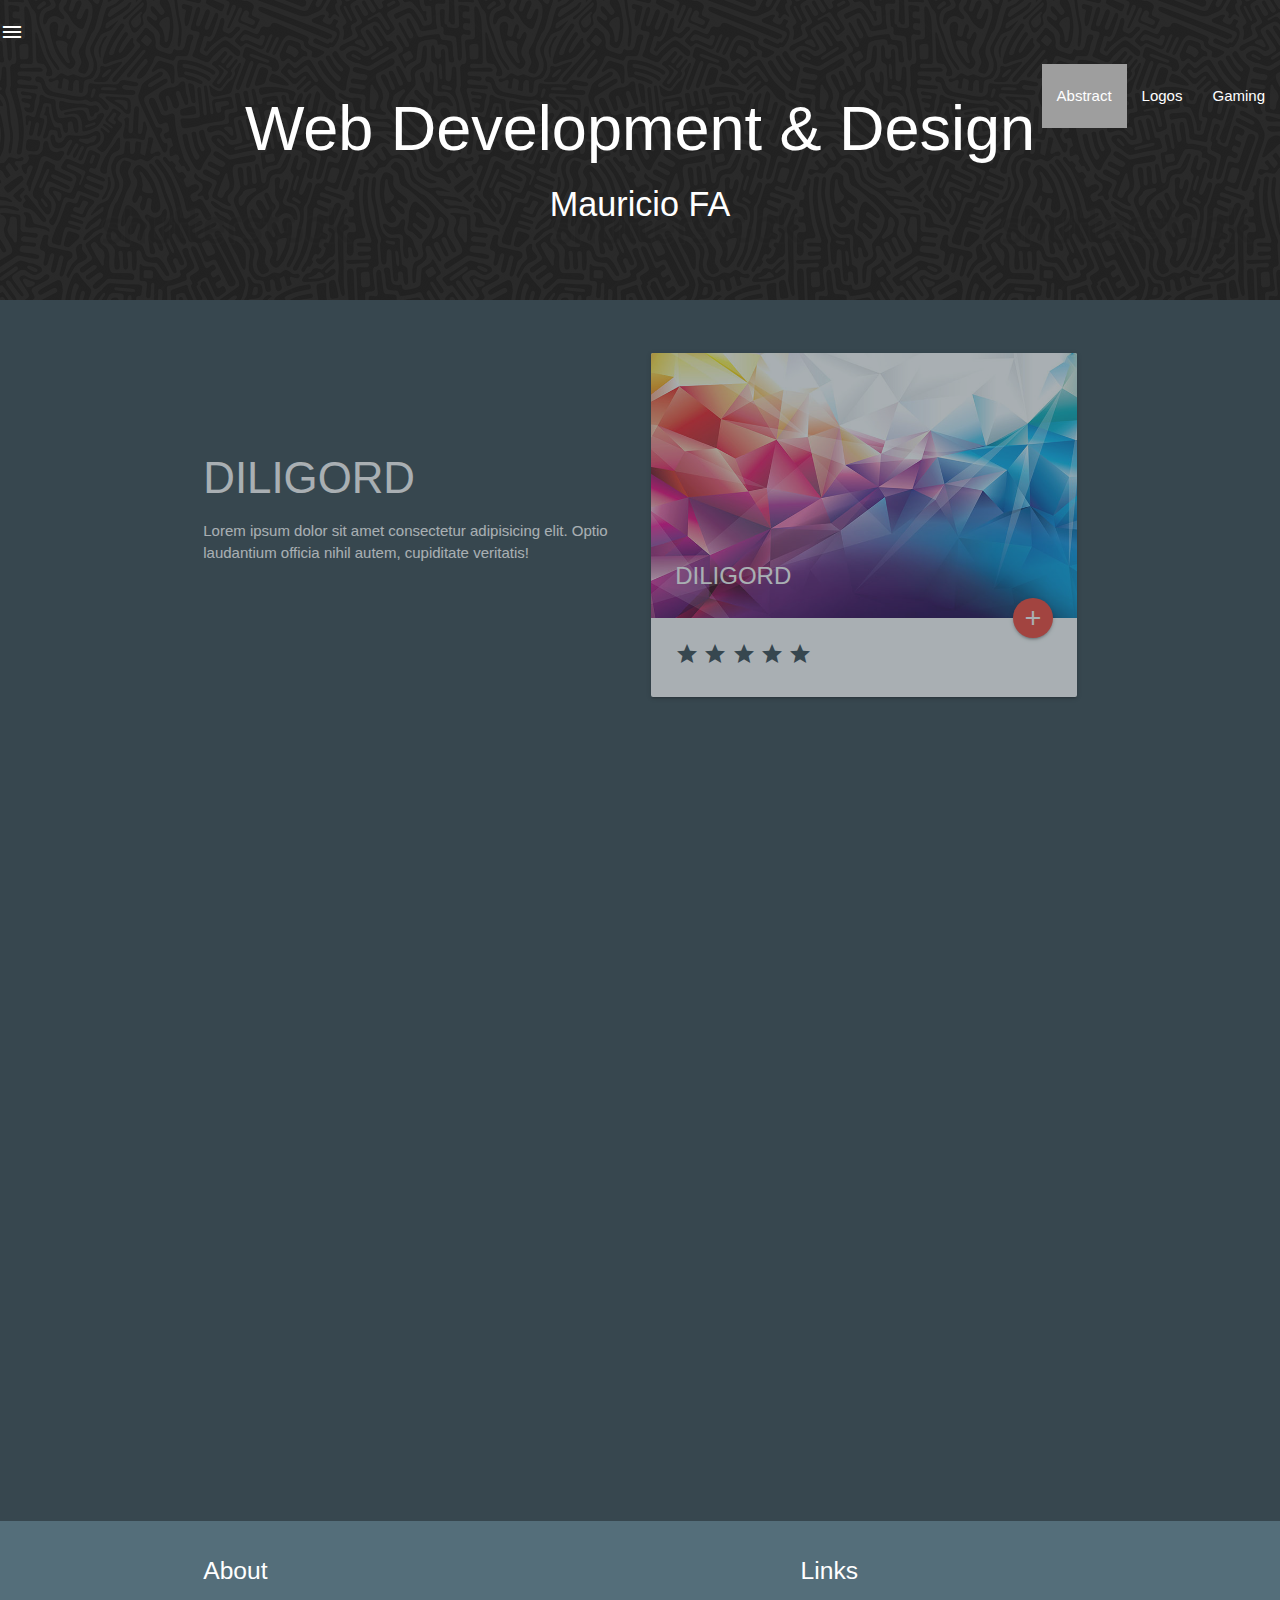
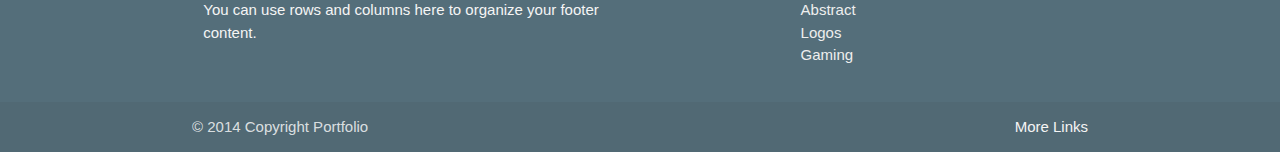
==== commit 9fc87ca9: "more pages added" ====
--- a/index.html
+++ b/index.html
@@ -17,13 +17,13 @@
 
     <!--Let browser know website is optimized for mobile-->
     <meta name="viewport" content="width=device-width, initial-scale=1.0" />
-    <title>Galappear</title>
+    <title>Portfolio</title>
   </head>
 
   <body>
     <!-- HEADER -->
     <header class="main-header">
-      <nav class="transparent z-depth-0">
+      <nav class="transparent nav-wrapper z-depth-0">
         <div class="nav-wrapper">
           <a
             href="#"
@@ -32,9 +32,9 @@
           >
             <i class="material-icons">menu</i>
           </a>
-          <!-- <a href="index.html" class="brand-logo">Portfolio</a> -->
+          <a href="index.html" class="brand-logo"></a>
           <ul class="right hide-on-med-and-down">
-            <li class="active">
+            <li class="active grey">
               <a href="index.html">Abstract</a>
             </li>
             <li>
@@ -57,7 +57,7 @@
           </li>
         </ul>
       </nav>
-      <h2 href="index.html" class="center">Design & Development</h2>
+      <h1 class="center">Web Development & Design</h1>
       <h4 class="center">Mauricio FA</h4>
     </header>
 
@@ -69,7 +69,7 @@
         <div class="row row-1">
           <div class="col m6 hide-on-small-only">
             <div class="img-content">
-              <h3>DILIGONR</h3>
+              <h3>DILIGORD</h3>
               Lorem ipsum dolor sit amet consectetur adipisicing elit. Optio
               laudantium officia nihil autem, cupiditate veritatis!
             </div>
@@ -80,7 +80,7 @@
                 <img src="img/gallery/abstract1.jpg" alt="" class="" />
                 <span class="card-title">DILIGORD</span>
                 <a
-                  href=""
+                  href="#abstract1"
                   class="btn-floating halfway-fab waves-effect waves-light red modal-trigger"
                 >
                   <i class="material-icons">add</i>
@@ -106,7 +106,7 @@
                 <img src="img/gallery/abstract2.jpg" alt="" class="" />
                 <span class="card-title">ALLARESSA</span>
                 <a
-                  href=""
+                  href="#abstract2"
                   class="btn-floating halfway-fab waves-effect waves-light red modal-trigger"
                 >
                   <i class="material-icons">add</i>
@@ -118,7 +118,7 @@
                   <i class="material-icons">star</i>
                   <i class="material-icons">star</i>
                   <i class="material-icons">star</i>
-                  <i class="material-icons">star</i>
+                  <i class="material-icons">star_half</i>
                 </p>
               </div>
             </div>
@@ -132,7 +132,7 @@
           </div>
         </div>
         <!-- ROW 3 -->
-        <div class="row row-1">
+        <div class="row row-3">
           <div class="col m6 hide-on-small-only">
             <div class="img-content">
               <h3>RECOGGED</h3>
@@ -146,7 +146,7 @@
                 <img src="img/gallery/abstract3.jpg" alt="" class="" />
                 <span class="card-title">RECOGGED</span>
                 <a
-                  href=""
+                  href="#abstract3"
                   class="btn-floating halfway-fab waves-effect waves-light red modal-trigger"
                 >
                   <i class="material-icons">add</i>
@@ -199,6 +199,62 @@
     </footer>
 
     <!-- MODAL 1 -->
+    <div class="modal" id="abstract1">
+      <div class="modal-content">
+        <h4>DILIGORD</h4>
+        <img src="img/gallery/abstract1.jpg" alt="" class="responsive-img" />
+        Lorem ipsum dolor sit amet, consectetur adipisicing elit. A dicta
+        dolorem accusamus quod reiciendis sed. Aperiam odit quia voluptates
+        nesciunt.
+      </div>
+      <div class="modal-footer">
+        <p>
+          <i class="material-icons">star</i>
+          <i class="material-icons">star</i>
+          <i class="material-icons">star</i>
+          <i class="material-icons">star</i>
+          <i class="material-icons">star</i>
+        </p>
+      </div>
+    </div>
+
+    <!-- MODAL 2 -->
+    <div class="modal" id="abstract2">
+      <div class="modal-content">
+        <h4>ALLARESSA</h4>
+        <img src="img/gallery/abstract2.jpg" alt="" class="responsive-img" />
+      </div>
+      Lorem ipsum dolor sit amet, consectetur adipisicing elit. A dicta dolorem
+      accusamus quod reiciendis sed. Aperiam odit quia voluptates nesciunt.
+      <div class="modal-footer">
+        <p>
+          <i class="material-icons">star</i>
+          <i class="material-icons">star</i>
+          <i class="material-icons">star</i>
+          <i class="material-icons">star</i>
+          <i class="material-icons">star_half</i>
+        </p>
+      </div>
+    </div>
+
+    <!-- MODAL 3 -->
+    <div class="modal" id="abstract3">
+      <div class="modal-content">
+        <h4>RECOGGED</h4>
+        <img src="img/gallery/abstract3.jpg" alt="" class="responsive-img" />
+      </div>
+      Lorem ipsum dolor sit amet, consectetur adipisicing elit. A dicta dolorem
+      accusamus quod reiciendis sed. Aperiam odit quia voluptates nesciunt.
+      <div class="modal-footer">
+        <p>
+          <i class="material-icons">star</i>
+          <i class="material-icons">star</i>
+          <i class="material-icons">star</i>
+          <i class="material-icons">star</i>
+          <i class="material-icons">star_half</i>
+        </p>
+      </div>
+    </div>
 
     <!--Import jQuery before materialize.js-->
     <script
@@ -211,6 +267,31 @@
         // Init Sidenav
         $(".button-collapse").sideNav();
         $(".modal").modal();
+        //scrollfire
+        const options = [
+          {
+            selector: ".row-1",
+            offset: 50,
+            callback: function(el) {
+              Materialize.fadeInImage($(el));
+            }
+          },
+          {
+            selector: ".row-2",
+            offset: 300,
+            callback: function(el) {
+              Materialize.fadeInImage($(el));
+            }
+          },
+          {
+            selector: ".row-3",
+            offset: 400,
+            callback: function(el) {
+              Materialize.fadeInImage($(el));
+            }
+          }
+        ];
+        Materialize.scrollFire(options);
       });
     </script>
   </body>
--- a/css/main.css
+++ b/css/main.css
@@ -6452,7 +6452,7 @@
   color: #fff;
   height: 300px;
   margin-bottom: 30px; }
-  .main-header h1 {
+  .main-header h1, .main-header h2 {
     margin: 0;
     padding-top: 30px; }
 
@@ -6470,3 +6470,11 @@
 
 .footer-copyright {
   background: #cfd8dc; }
+
+.modal {
+  color: #333; }
+
+.row-1,
+.row-2,
+.row-3 {
+  opacity: 0; }
